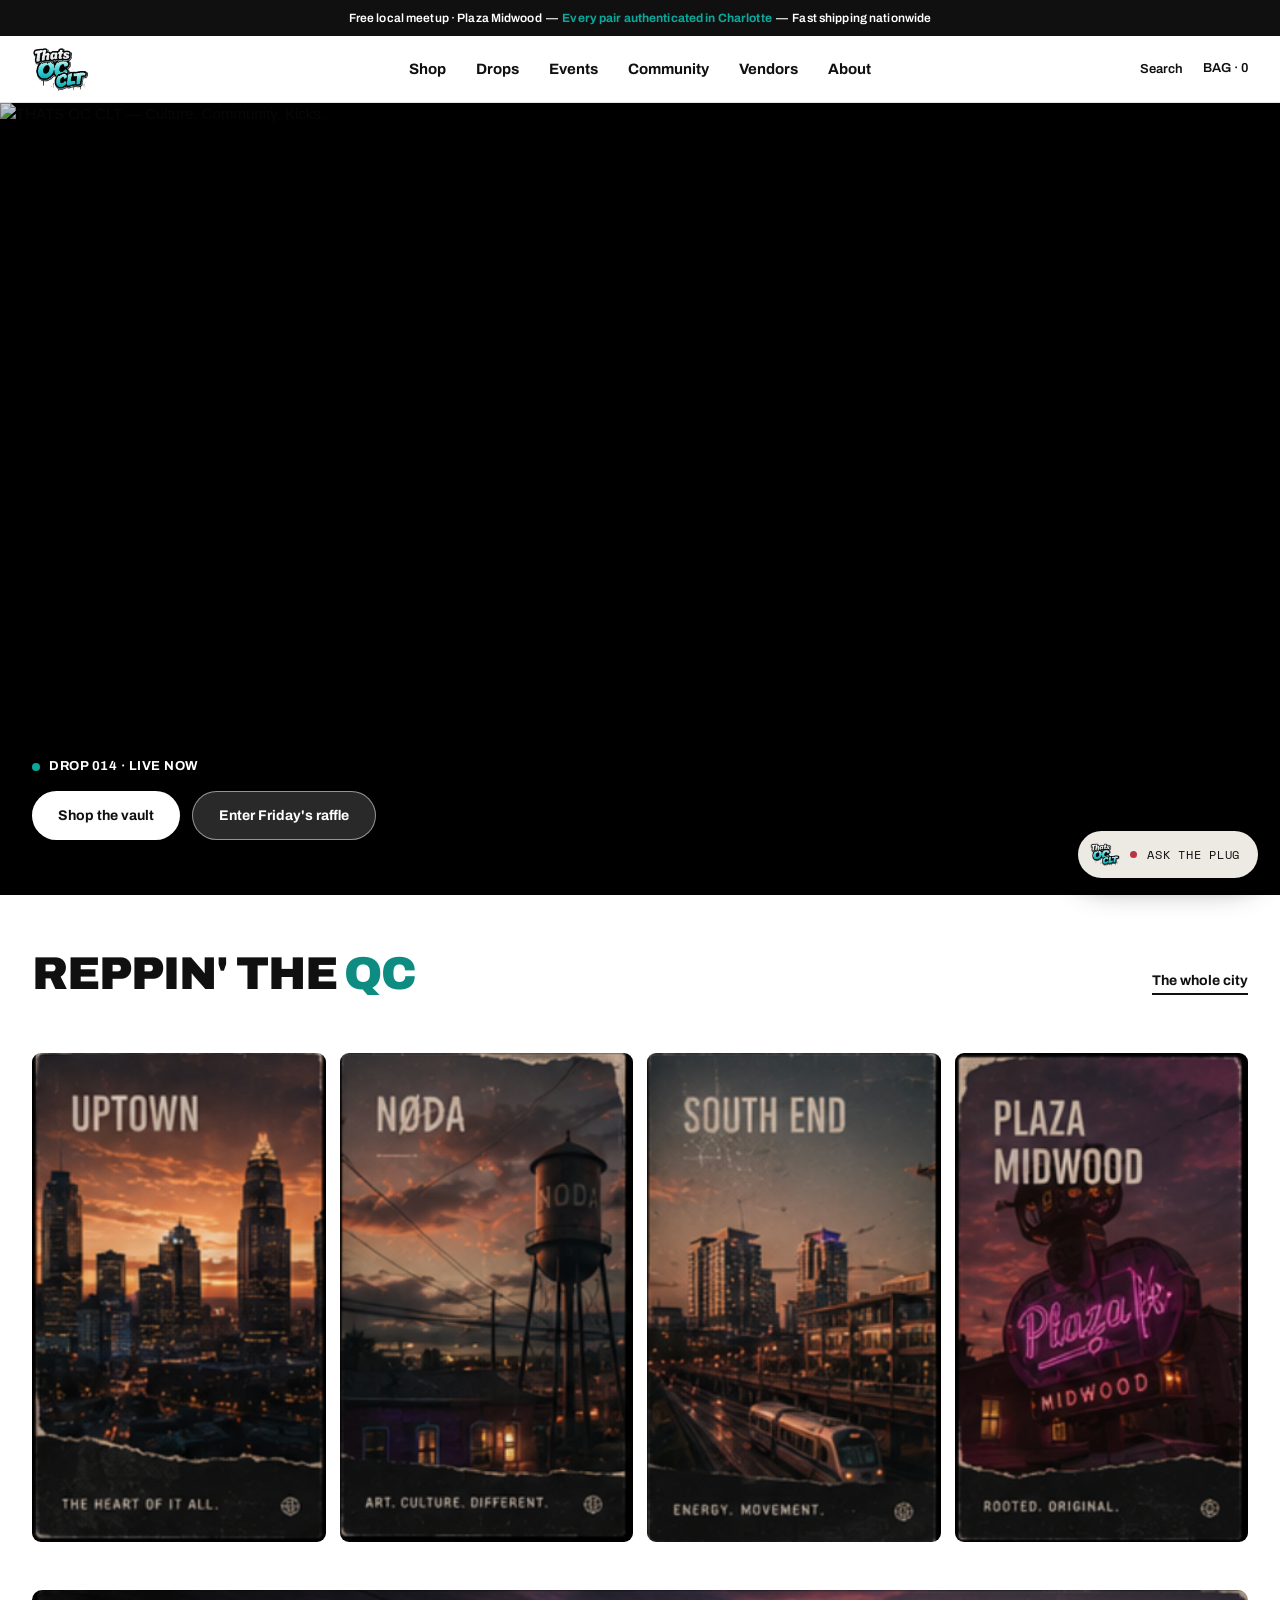
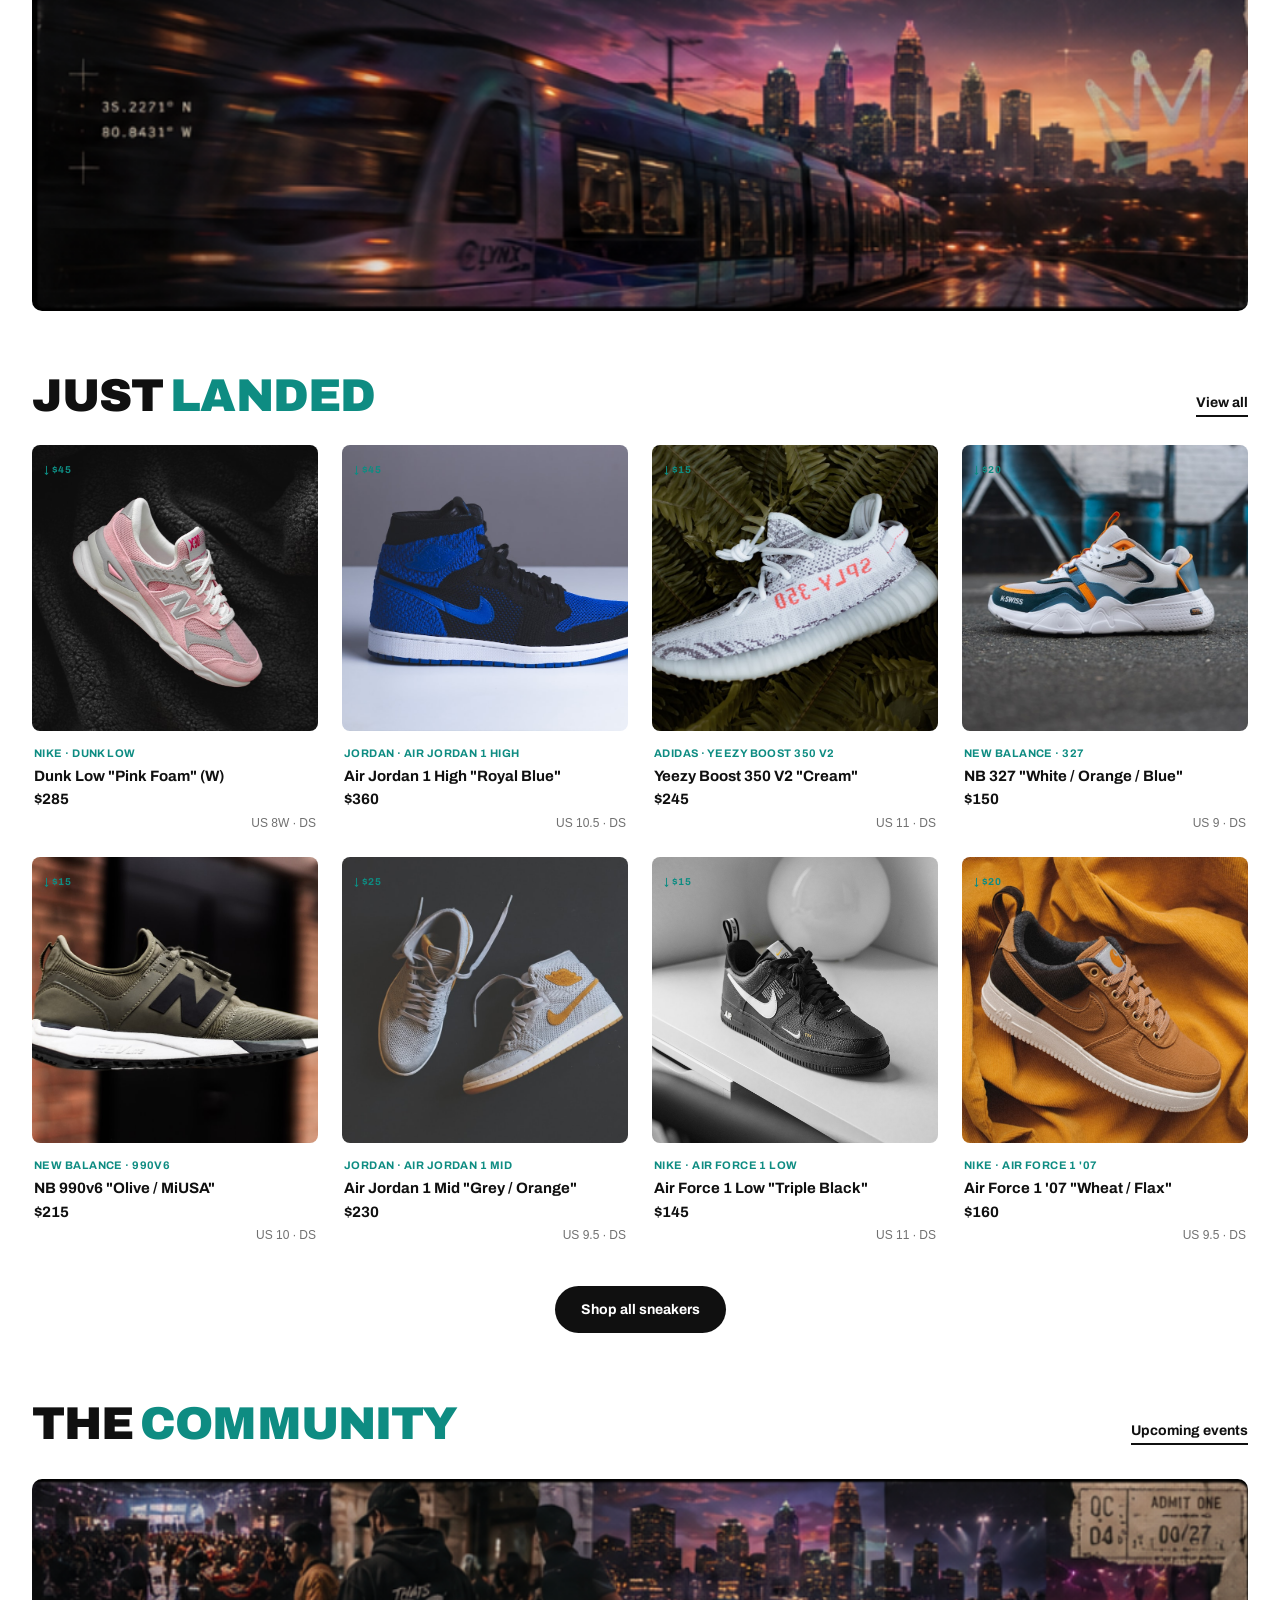
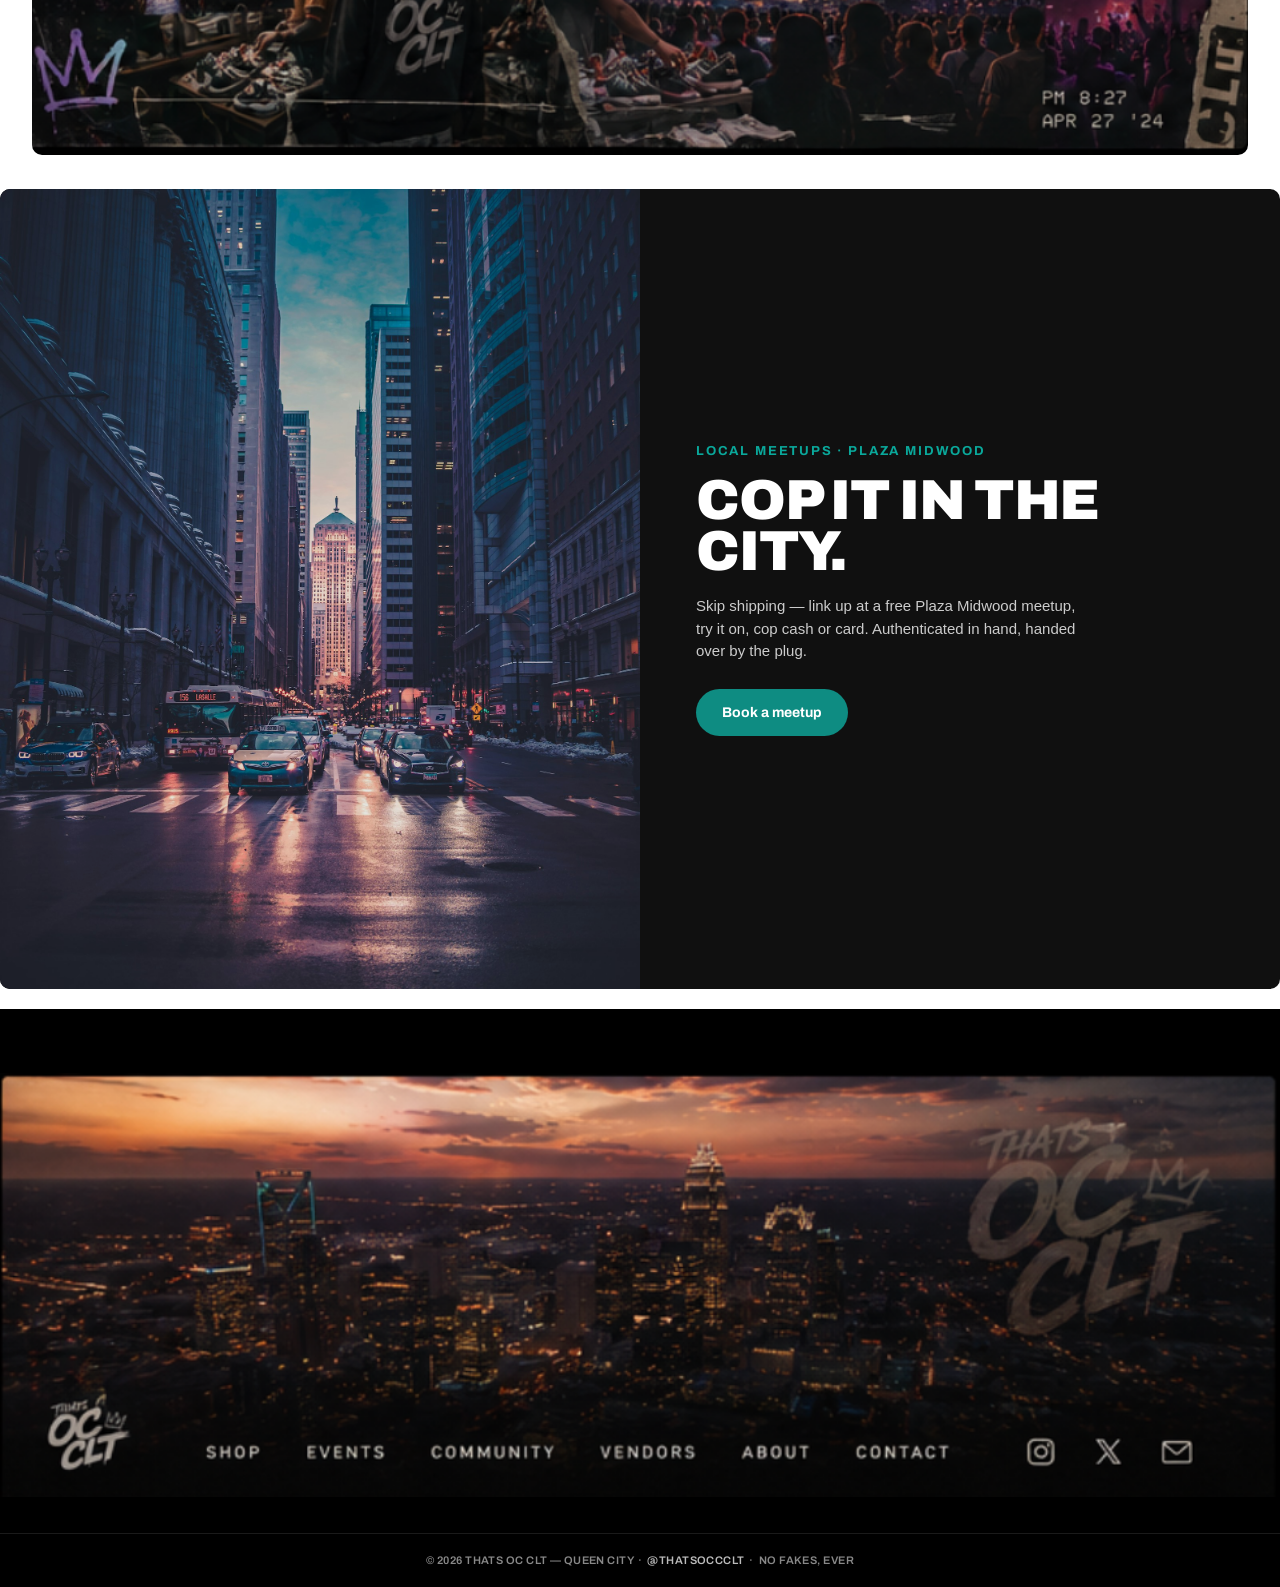
==== index.html @ 854aa5f4 "Thats OC CLT — Nike-energy Charlotte storefront + local AI concierge Co-Authored-By: Claude Opus 4.8" ====
<!DOCTYPE html>
<html lang="en">
<head>
<meta charset="UTF-8" />
<meta name="viewport" content="width=device-width, initial-scale=1.0" />
<title>THATS OC CLT — Charlotte's Plug for Global Heat</title>
<link rel="preconnect" href="https://fonts.googleapis.com" />
<link rel="preconnect" href="https://fonts.gstatic.com" crossorigin />
<link href="https://fonts.googleapis.com/css2?family=Archivo:wght@400;500;600;700;800;900&family=Space+Mono:wght@400;700&display=swap" rel="stylesheet" />
<link rel="icon" href="assets/oc-logo.png" />
<link rel="stylesheet" href="assets/site.css" />
</head>
<body>

<div class="announce">Free local meetup · Plaza Midwood &nbsp;—&nbsp; <b>Every pair authenticated in Charlotte</b> &nbsp;—&nbsp; Fast shipping nationwide</div>

<header>
  <div class="nav">
    <a href="index.html" class="logo"><img src="assets/oc-logo.png" alt="THATS OC CLT"></a>
    <div class="links">
      <a href="collection.html">Shop</a>
      <a href="drops.html">Drops</a>
      <a href="#community">Events</a>
      <a href="#city">Community</a>
      <a href="#">Vendors</a>
      <a href="#">About</a>
    </div>
    <div class="r">
      <button data-search>Search</button>
      <a href="#" class="bag">Bag (0)</a>
    </div>
  </div>
</header>

<!-- HERO: branded Charlotte skyline -->
<section class="hero bg">
  <img src="assets/hero-bg.png" alt="THATS OC CLT — Culture. Community. Kicks." />
  <div class="wrap in">
    <span class="kick"><span class="dot"></span> Drop 014 · Live now</span>
    <div class="cta">
      <a href="collection.html" class="pill lite">Shop the vault</a>
      <a href="drops.html" class="pill ghost">Enter Friday's raffle</a>
    </div>
  </div>
</section>

<div class="wrap">
  <!-- THE CITY: neighborhoods -->
  <div class="sec-hd" style="padding-top:58px;margin-bottom:0">
    <h2>Reppin' the <em>QC</em></h2>
    <a href="#city">The whole city</a>
  </div>
  <div class="nbs">
    <a href="collection.html" class="nb"><img src="assets/nb-uptown.png" alt="Uptown — the heart of it all"></a>
    <a href="collection.html" class="nb"><img src="assets/nb-noda.png" alt="NoDa — art. culture. different."></a>
    <a href="collection.html" class="nb"><img src="assets/nb-southend.png" alt="South End — energy. movement."></a>
    <a href="collection.html" class="nb"><img src="assets/nb-plaza.png" alt="Plaza Midwood — rooted. original."></a>
  </div>

  <!-- LYNX band -->
  <a href="#city" class="band" aria-label="Charlotte"><img src="assets/banner-lynx.png" alt="35.2271° N, 80.8431° W — Charlotte, NC"></a>

  <!-- IN STOCK -->
  <section class="sec" style="padding-top:30px">
    <div class="sec-hd"><h2>Just <em>landed</em></h2><a href="collection.html">View all</a></div>
    <div id="homeGrid"></div>
    <div class="shopall"><a href="collection.html" class="pill">Shop all sneakers</a></div>
  </section>

  <!-- EVENTS / COMMUNITY -->
  <div class="sec-hd" id="community" style="margin-bottom:0">
    <h2>The <em>community</em></h2>
    <a href="#community">Upcoming events</a>
  </div>
  <a href="#community" class="band" aria-label="Events"><img src="assets/events-strip.png" alt="Thats OC CLT events — meetups & culture"></a>
</div>

<!-- THE CITY: meetups -->
<section class="city" id="city" style="margin-top:34px">
  <div class="ph"><img src="assets/hoop.jpg" alt="Charlotte hoops"></div>
  <div class="tx">
    <span class="small">Local meetups · Plaza Midwood</span>
    <h2>Cop it in the city.</h2>
    <p>Skip shipping — link up at a free Plaza Midwood meetup, try it on, cop cash or card. Authenticated in hand, handed over by the plug.</p>
    <div><a href="collection.html" class="pill teal">Book a meetup</a></div>
  </div>
</section>

<!-- BRANDED FOOTER — clickable nav over the artwork -->
<footer class="imgfoot">
  <img src="assets/footer-skyline.png" alt="THATS OC CLT — Charlotte" />
  <a class="hot" href="index.html"        style="left:2%;top:62%;width:11%;height:36%"  aria-label="Home"></a>
  <a class="hot" href="collection.html"   style="left:15.5%;top:78%;width:8%;height:18%" aria-label="Shop"></a>
  <a class="hot" href="#community"         style="left:24%;top:78%;width:9%;height:18%"   aria-label="Events"></a>
  <a class="hot" href="#city"             style="left:34%;top:78%;width:13%;height:18%"  aria-label="Community"></a>
  <a class="hot" href="#"                 style="left:48%;top:78%;width:10%;height:18%"  aria-label="Vendors"></a>
  <a class="hot" href="#"                 style="left:59%;top:78%;width:8%;height:18%"   aria-label="About"></a>
  <a class="hot" href="#"                 style="left:68%;top:78%;width:10%;height:18%"  aria-label="Contact"></a>
  <a class="hot" href="https://instagram.com/thatsoccclt" style="left:82%;top:76%;width:5%;height:20%" aria-label="Instagram"></a>
  <a class="hot" href="#"                 style="left:88%;top:76%;width:5%;height:20%"   aria-label="X"></a>
  <a class="hot" href="#"                 style="left:94%;top:76%;width:5%;height:20%"   aria-label="Email"></a>
</footer>
<div class="subfoot">© 2026 Thats OC CLT — Queen City &nbsp;·&nbsp; <a href="https://instagram.com/thatsoccclt">@thatsoccclt</a> &nbsp;·&nbsp; No fakes, ever</div>

<script src="assets/concierge-widget.js"></script>
<script src="assets/cart.js"></script>
<script src="assets/filters.js"></script>
<script src="assets/search.js"></script>
</body>
</html>
---- assets/site.css ----
/* ============================================================
   THATS OC CLT — "QUEEN CITY" (Nike-energy × Charlotte)
   Bold Archivo · pill buttons · teal+purple · vibrant, dense.
   ============================================================ */
:root{
  --paper:#FFFFFF; --ink:#101010; --muted:#707070; --faint:#AEAEAE;
  --line:rgba(16,16,16,.12); --line-2:rgba(16,16,16,.06); --tile:#F0EFEC;
  --teal:#0E8C82; --teal-2:#0AA89B; --teal-d:#0a655e; --purple:#241A6B; --hot:#C8313F; --green:#1C7A48;
  --display:'Archivo','Helvetica Neue',Arial,sans-serif;
  --sans:'Helvetica Neue',Helvetica,Arial,sans-serif;
  --mono:'Space Mono',monospace;
  --maxw:1520px;
}
*{margin:0;padding:0;box-sizing:border-box}
html{scroll-behavior:smooth}
body{background:var(--paper);color:var(--ink);font-family:var(--sans);font-size:15px;line-height:1.5;-webkit-font-smoothing:antialiased;overflow-x:hidden}
a{color:inherit;text-decoration:none}
img{display:block;width:100%;height:100%;object-fit:cover}
.wrap{max-width:var(--maxw);margin:0 auto;padding:0 32px}
.mono{font-family:var(--mono)}

/* pill buttons */
.pill,.btn,.btn-buy,.cart-co,.loadmore button,.placed .btn-fill,.raffle .btn-buy{display:inline-flex;align-items:center;justify-content:center;gap:8px;font-family:var(--display);font-weight:700;font-size:14px;background:var(--ink);color:#fff;padding:13px 26px;border-radius:40px;border:none;cursor:pointer;transition:transform .14s,background .2s;white-space:nowrap;text-transform:none;letter-spacing:0}
.pill:hover,.btn:hover,.btn-buy:hover,.cart-co:hover,.loadmore button:hover,.raffle .btn-buy:hover{transform:scale(1.03);background:var(--teal)}
.pill.ghost{background:rgba(255,255,255,.16);color:#fff;backdrop-filter:blur(6px);border:1px solid rgba(255,255,255,.5)}
.pill.lite{background:#fff;color:var(--ink)} .pill.lite:hover{background:#fff}
.pill.teal{background:var(--teal)} .pill.sm{font-size:13px;padding:10px 20px}

/* announce / ticker */
.announce,.ticker{background:var(--ink);color:#fff;font-family:var(--display);font-weight:600;font-size:12px;letter-spacing:.01em;text-align:center;padding:9px 0}
.announce b,.ticker b{color:var(--teal-2)}
.ticker.center{text-align:center}

/* nav */
header{position:sticky;top:0;z-index:50;background:#fff;border-bottom:1px solid var(--line)}
.nav{display:grid;grid-template-columns:1fr auto 1fr;align-items:center;height:66px;max-width:var(--maxw);margin:0 auto;padding:0 32px}
.nav .logo{height:44px}.nav .logo img{height:100%;width:auto;object-fit:contain}
.nav .links{display:flex;gap:30px;justify-content:center}
.nav .links a{font-family:var(--display);font-weight:700;font-size:15px;color:var(--ink);transition:color .15s}
.nav .links a:hover,.nav .links a.on{color:var(--teal)}
.nav .r{display:flex;gap:20px;justify-content:flex-end;align-items:center}
.nav .r a,.nav .r button{font-family:var(--display);font-weight:600;font-size:13px;color:var(--ink);background:none;border:none;cursor:pointer}
.nav .r a:hover,.nav .r button:hover{color:var(--teal)}
@media(max-width:820px){.nav .links{display:none}.nav{grid-template-columns:auto 1fr}}

/* HERO */
.hero{position:relative;height:88vh;min-height:560px;background:#000;overflow:hidden}
.hero>img{filter:brightness(.82) contrast(1.05)}
.hero::after{content:"";position:absolute;inset:0;background:linear-gradient(0deg,rgba(0,0,0,.6),transparent 45%)}
.hero .in{position:absolute;left:0;right:0;bottom:48px;z-index:2}
.hero .kick{font-family:var(--display);font-weight:700;font-size:13px;letter-spacing:.04em;text-transform:uppercase;color:#fff;display:inline-flex;align-items:center;gap:9px;margin-bottom:14px}
.hero .kick .dot,.live-dot{width:8px;height:8px;border-radius:50%;background:var(--teal-2);display:inline-block}
.hero h1{font-family:var(--display);font-weight:900;text-transform:uppercase;font-size:clamp(48px,9vw,128px);line-height:.86;letter-spacing:-.03em;color:#fff;max-width:14ch}
.hero p{color:#eee;font-size:17px;max-width:430px;margin:18px 0 24px;font-weight:500}
.hero .cta{display:flex;gap:12px;flex-wrap:wrap}

/* editorial 3-up */
.cards3{display:grid;grid-template-columns:repeat(3,1fr);gap:16px;padding:64px 0 20px}
@media(max-width:820px){.cards3{grid-template-columns:1fr}}
.ec{position:relative;aspect-ratio:1/1.15;border-radius:8px;overflow:hidden;background:var(--tile)}
.ec>img{transition:transform .6s}.ec:hover>img{transform:scale(1.05)}
.ec::after{content:"";position:absolute;inset:0;background:linear-gradient(0deg,rgba(0,0,0,.5),transparent 50%)}
.ec .lab{position:absolute;left:24px;bottom:24px;z-index:2;color:#fff}
.ec .lab h3{font-family:var(--display);font-weight:800;font-size:26px;letter-spacing:-.01em;margin-bottom:14px}

/* big CLT moment */
.bigclt{position:relative;margin:64px 0;height:62vh;min-height:440px;border-radius:10px;overflow:hidden;background:var(--purple)}
.bigclt>img{filter:brightness(.5) saturate(1.1)}
.bigclt .ov{position:absolute;inset:0;display:flex;flex-direction:column;justify-content:center;padding:0 7%;z-index:2}
.bigclt .ov .small{font-family:var(--display);font-weight:700;font-size:14px;letter-spacing:.14em;text-transform:uppercase;color:var(--teal-2);margin-bottom:10px}
.bigclt .ov h2{font-family:var(--display);font-weight:900;text-transform:uppercase;font-size:clamp(46px,8vw,116px);line-height:.84;letter-spacing:-.03em;color:#fff}
.bigclt .ov p{color:#ddd;max-width:440px;margin:18px 0 26px;font-weight:500}

/* section heads */
.sec{padding:30px 0 70px}
.sec-hd,.sec-head,.sec-lbl{display:flex;justify-content:space-between;align-items:flex-end;margin-bottom:28px;gap:18px;flex-wrap:wrap}
.sec-hd h2,.sec-head h2{font-family:var(--display);font-weight:900;text-transform:uppercase;font-size:clamp(28px,3.6vw,46px);line-height:.92;letter-spacing:-.02em}
.sec-hd h2 em,.sec-head h2 em,.sec-lbl .l em{font-style:normal;color:var(--teal)}
.sec-hd a,.sec-head a,.sec-head .link,.link,.sec-lbl .r a{font-family:var(--display);font-weight:700;font-size:14px;color:var(--ink);border-bottom:2px solid var(--ink);padding-bottom:2px}
.sec-lbl .l{font-family:var(--display);font-weight:900;text-transform:uppercase;font-size:24px;letter-spacing:-.01em}

/* product cards */
.grid,#homeGrid{display:grid;grid-template-columns:repeat(4,1fr);gap:24px}
@media(max-width:1100px){.grid,#homeGrid{grid-template-columns:repeat(3,1fr)}}
@media(max-width:640px){.grid,#homeGrid{grid-template-columns:repeat(2,1fr);gap:16px}}
.card{display:block;position:relative}
.card .ph{position:relative;aspect-ratio:1/1;background:var(--tile);border-radius:8px;overflow:hidden}
.card .ph img{transition:transform .5s}.card:hover .ph img{transform:scale(1.05)}
.card .badges{position:absolute;top:12px;left:12px;z-index:2}
.card .pill.last{font-family:var(--display);font-weight:700;font-size:10px;text-transform:uppercase;letter-spacing:.04em;color:var(--teal);background:none;padding:0;border-radius:0}
.card .pill.auth,.card .pill.dead,.card .heart,.card .mkt{display:none}
.card .qadd{position:absolute;bottom:12px;right:12px;z-index:3;width:38px;height:38px;border:none;border-radius:50%;background:#fff;color:var(--ink);font-size:19px;line-height:1;display:grid;place-items:center;box-shadow:0 4px 14px rgba(0,0,0,.14);opacity:0;transform:translateY(6px);transition:all .2s;cursor:pointer}
.card:hover .qadd{opacity:1;transform:none}.card .qadd:hover{background:var(--ink);color:#fff}.card .qadd.added{background:var(--teal);color:#fff}
.card .meta{padding:14px 2px 0}
.card .brandline{font-family:var(--display);font-weight:700;font-size:11px;letter-spacing:.04em;text-transform:uppercase;color:var(--teal);display:block}
.card .name{font-family:var(--display);font-weight:700;font-size:15px;color:var(--ink);margin:5px 0 3px;display:block;line-height:1.25}
.card .row{display:flex;justify-content:space-between;align-items:baseline;gap:8px}
.card .price{font-family:var(--display);font-weight:700;font-size:15px}
.card .size{font-family:var(--sans);font-size:12px;color:var(--muted)}
.shopall{display:flex;justify-content:center;margin-top:40px}

/* the city split */
.city{display:grid;grid-template-columns:1fr 1fr;gap:0;border-radius:10px;overflow:hidden;margin-bottom:20px}
.city .ph{min-height:460px;position:relative;background:#000}.city .ph img{filter:brightness(.9)}
.city .tx{background:var(--ink);color:#fff;padding:64px 56px;display:flex;flex-direction:column;justify-content:center}
.city .tx .small{font-family:var(--display);font-weight:700;font-size:13px;letter-spacing:.14em;text-transform:uppercase;color:var(--teal-2);margin-bottom:14px}
.city .tx h2{font-family:var(--display);font-weight:900;text-transform:uppercase;font-size:clamp(34px,4.4vw,60px);line-height:.9;letter-spacing:-.02em}
.city .tx p{color:#ccc;max-width:400px;margin:18px 0 26px;font-weight:500}
@media(max-width:820px){.city{grid-template-columns:1fr}.city .tx{padding:44px 30px}}

/* breadcrumb */
.crumb{font-family:var(--display);font-weight:600;font-size:12px;text-transform:uppercase;letter-spacing:.02em;color:var(--muted);padding:24px 0 0}
.crumb a:hover{color:var(--ink)} .crumb b{color:var(--ink)}

/* ===== collection ===== */
.colhead{padding:34px 0 20px}
.colhead h1{font-family:var(--display);font-weight:900;text-transform:uppercase;font-size:clamp(38px,5vw,72px);line-height:.9;letter-spacing:-.025em;color:var(--ink)}
.colhead h1 em{font-style:normal;color:var(--teal)}
.colhead p{color:var(--muted);max-width:520px;margin-top:12px;font-size:14px}
.colhead .count{display:none}
.shop{display:grid;grid-template-columns:220px 1fr;gap:44px;align-items:start;padding:10px 0 100px}
@media(max-width:900px){.shop{grid-template-columns:1fr;gap:0}}
.filter-rail{position:sticky;top:90px;align-self:start}
@media(max-width:900px){.filter-rail{position:static;display:none;margin-bottom:20px}.filter-rail.open{display:block}}
.frail-hd{font-family:var(--display);font-weight:800;font-size:13px;text-transform:uppercase;letter-spacing:.02em;color:var(--ink);padding-bottom:12px;margin-bottom:6px;display:flex;justify-content:space-between;border-bottom:2px solid var(--ink)}
.frail-hd .clr{color:var(--teal);cursor:pointer;font-weight:600}
.fgroup{border-bottom:1px solid var(--line);padding:16px 0}
.fgroup .fhead{display:flex;justify-content:space-between;align-items:center;cursor:pointer;font-family:var(--display);font-weight:700;font-size:13px;text-transform:uppercase;color:var(--ink)}
.fgroup .fhead .car{color:var(--faint);font-size:13px;transition:transform .2s}.fgroup.collapsed .fhead .car{transform:rotate(-90deg)}
.fbody{margin-top:14px;display:flex;flex-direction:column;gap:10px}.fgroup.collapsed .fbody{display:none}
.frow{display:flex;align-items:center;gap:9px;cursor:pointer;font-size:14px;color:var(--muted);transition:color .15s}
.frow:hover,.frow.on{color:var(--ink)}
.frow .box{width:15px;height:15px;flex:0 0 auto;border:1.5px solid var(--line);border-radius:3px;display:grid;place-items:center;font-size:10px;color:#fff}
.frow.on .box{background:var(--ink);border-color:var(--ink)}
.frow .blogo{height:16px;width:32px;object-fit:contain;flex:0 0 auto;mix-blend-mode:multiply}
.frow .lbl{flex:1;white-space:nowrap;overflow:hidden;text-overflow:ellipsis;font-family:var(--sans)}
.frow .cnt{font-family:var(--display);font-size:11px;color:var(--faint)}
.sizes-grid{display:grid;grid-template-columns:repeat(4,1fr);gap:6px}
.size-btn{border:1px solid var(--line);border-radius:6px;padding:8px 4px;text-align:center;font-family:var(--display);font-weight:600;font-size:11px;cursor:pointer;color:var(--muted);transition:all .15s}
.size-btn:hover{border-color:var(--ink);color:var(--ink)}.size-btn.on{background:var(--ink);color:#fff;border-color:var(--ink)}
.colors{display:flex;flex-wrap:wrap;gap:9px}
.swatch{width:24px;height:24px;border-radius:50%;border:1px solid var(--line);cursor:pointer;transition:transform .15s}
.swatch:hover{transform:scale(1.14)}.swatch.on{outline:2px solid var(--ink);outline-offset:2px}
.shop-top{display:flex;justify-content:space-between;align-items:center;gap:16px;margin-bottom:20px;flex-wrap:wrap}
.shop-top .res{font-family:var(--display);font-weight:700;font-size:13px;text-transform:uppercase;color:var(--muted)} .shop-top .res b{color:var(--ink)}
.fb-sort,select.fb-sort{font-family:var(--display);font-weight:600;font-size:13px;color:var(--ink);background:none;border:1.5px solid var(--ink);border-radius:40px;padding:9px 16px;cursor:pointer;outline:none}
.filt-toggle{display:none;font-family:var(--display);font-weight:700;font-size:12px;text-transform:uppercase;color:var(--ink);background:none;border:1.5px solid var(--ink);border-radius:40px;padding:9px 16px;cursor:pointer}
@media(max-width:900px){.filt-toggle{display:inline-block}}
.applied{display:flex;gap:8px;flex-wrap:wrap;margin-bottom:20px}
.applied .ap{display:inline-flex;align-items:center;gap:7px;font-family:var(--display);font-weight:600;font-size:12px;color:var(--ink);background:var(--tile);border-radius:40px;padding:6px 12px;cursor:pointer}
.applied .ap b{color:var(--faint);font-weight:600}
.fb-group{display:flex;align-items:center;gap:8px}.fb-lbl{display:none}
.cat-empty{display:none;text-align:center;padding:90px 20px;color:var(--muted)}
.cat-empty h3{font-family:var(--display);font-weight:900;text-transform:uppercase;font-size:28px;color:var(--ink);margin-bottom:12px}
.cat-empty a{color:var(--teal);font-weight:700}
.loadmore{display:flex;justify-content:center;margin-top:48px}

/* ===== PDP ===== */
.pdp{display:grid;grid-template-columns:1.15fr .85fr;gap:56px;padding:24px 0 60px}
@media(max-width:960px){.pdp{grid-template-columns:1fr;gap:30px}}
.gallery{display:flex;flex-direction:column;gap:10px;position:sticky;top:90px;align-self:start}
@media(max-width:960px){.gallery{position:static}}
.gmain{position:relative;aspect-ratio:1/1;background:var(--tile);border-radius:10px;overflow:hidden}
.gmain .corner,.gmain .oneofone{display:none}
.thumbs{display:grid;grid-template-columns:repeat(5,1fr);gap:8px}
.thumbs .t{aspect-ratio:1/1;background:var(--tile);border-radius:6px;overflow:hidden;cursor:pointer;opacity:.55;transition:opacity .2s}
.thumbs .t:hover,.thumbs .t.on{opacity:1}
.legit{display:none}
.buy{padding-top:6px}
.buy .brandline{font-family:var(--display);font-weight:700;font-size:12px;letter-spacing:.04em;text-transform:uppercase;color:var(--teal)}
.buy h1{font-family:var(--display);font-weight:900;text-transform:uppercase;font-size:clamp(28px,3.4vw,46px);line-height:.92;letter-spacing:-.02em;margin:8px 0 8px;color:var(--ink)}
.buy h1 em{font-style:normal;color:var(--teal)}
.sku{font-family:var(--mono);font-size:11px;color:var(--faint);letter-spacing:.02em}
.priceblock{display:flex;align-items:baseline;gap:14px;margin:22px 0 4px}
.priceblock .p{font-family:var(--display);font-weight:800;font-size:30px;color:var(--ink)}
.priceblock .vs{font-family:var(--display);font-weight:600;font-size:12px;color:var(--muted)} .priceblock .vs b{color:var(--teal-d)}
.save{display:inline-block;font-family:var(--display);font-weight:700;font-size:12px;text-transform:uppercase;color:var(--teal-d);margin-bottom:24px}
.specs{display:grid;grid-template-columns:1fr 1fr;border-top:1px solid var(--line);margin-bottom:24px}
.spec{padding:14px 0;border-bottom:1px solid var(--line)}
.spec:nth-child(even){padding-left:16px;border-left:1px solid var(--line)}.spec:nth-child(odd){padding-right:16px}
.spec .k{font-family:var(--display);font-weight:700;font-size:10px;letter-spacing:.04em;text-transform:uppercase;color:var(--faint)}
.spec .v{font-size:14px;margin-top:4px;color:var(--ink);font-weight:500}.spec .v em{font-style:normal;color:var(--teal-d)}
.sizewrap{margin-bottom:22px}
.sizewrap .lab{display:flex;justify-content:space-between;font-family:var(--display);font-weight:600;font-size:12px;text-transform:uppercase;color:var(--muted);margin-bottom:9px}.sizewrap .lab a{color:var(--ink)}
.sizebox{display:flex;align-items:center;gap:12px;border:2px solid var(--ink);border-radius:40px;padding:13px 22px}
.sizebox .big{font-family:var(--display);font-weight:800;font-size:18px}.sizebox .one{font-family:var(--sans);font-size:12px;color:var(--muted)}
.sizebox .ds{margin-left:auto;font-family:var(--display);font-weight:600;font-size:11px;color:var(--teal-d)}
.btn-buy,.btn-shoppay{width:100%;padding:16px;margin-bottom:10px}
.btn-shoppay{background:#5a31f4;color:#fff;border-radius:40px;font-family:var(--display);font-weight:700;font-size:14px;display:inline-flex;align-items:center;justify-content:center;gap:6px;border:none;cursor:pointer}.btn-shoppay:hover{background:#5a31f4;transform:scale(1.03)}
.secondary{display:flex;gap:10px;margin-bottom:8px}
.btn-ghost2{flex:1;font-family:var(--display);font-weight:700;font-size:13px;padding:13px;border:1.5px solid var(--ink);border-radius:40px;background:none;color:var(--ink);cursor:pointer}.btn-ghost2:hover{background:var(--ink);color:#fff}
.reassure{font-family:var(--sans);font-size:12px;color:var(--muted);text-align:center;margin-top:14px;line-height:1.7}.reassure b{color:var(--ink)}
.pdp-ai{margin-top:24px;border:1px solid var(--line);border-radius:10px;padding:18px}
.pdp-ai .top{display:flex;align-items:center;gap:9px;margin-bottom:13px}.pdp-ai .top img{width:26px;height:auto;object-fit:contain}
.pdp-ai .top b{font-family:var(--display);font-weight:800;font-size:14px;color:var(--ink)} .pdp-ai .top span{font-family:var(--display);font-size:10px;color:var(--muted);margin-left:auto;text-transform:uppercase}
.qbar{display:flex;gap:8px;flex-wrap:wrap}
.qbar button{font-family:var(--display);font-weight:600;font-size:12px;color:var(--ink);background:var(--tile);border:none;border-radius:40px;padding:9px 14px;cursor:pointer;transition:all .2s}.qbar button:hover{background:var(--ink);color:#fff}
.trust-mini{display:flex;gap:28px;margin-top:24px;border-top:1px solid var(--line);padding-top:18px;flex-wrap:wrap}
.tm .ic{display:none}.tm .t{font-family:var(--display);font-weight:700;font-size:12px;text-transform:uppercase;color:var(--ink)}.tm .s{font-family:var(--sans);font-size:11px;color:var(--muted);margin-top:3px}
.detail{border-top:1px solid var(--line);padding:54px 0}
.detail h2{font-family:var(--display);font-weight:900;text-transform:uppercase;font-size:clamp(24px,3vw,38px);letter-spacing:-.02em;margin-bottom:24px;color:var(--ink)}.detail h2 em{font-style:normal;color:var(--teal)}
.authgrid{display:grid;grid-template-columns:1.2fr .8fr;gap:34px;align-items:center}@media(max-width:860px){.authgrid{grid-template-columns:1fr}}
.astep{display:flex;gap:18px;padding:18px 0;border-bottom:1px solid var(--line)}
.astep .num{font-family:var(--display);font-weight:900;font-size:20px;color:var(--teal);min-width:34px}
.astep h4{font-family:var(--display);font-weight:700;font-size:15px;margin-bottom:6px;color:var(--ink)}.astep p{color:var(--muted);font-size:14px;line-height:1.6}
.coacard{border:1px solid var(--line);border-radius:10px;overflow:hidden}.coacard .img{aspect-ratio:4/3;background:var(--tile)}.coacard .body{padding:20px}
.coacard .body .row{display:flex;justify-content:space-between;font-family:var(--display);font-weight:500;font-size:12px;padding:8px 0;border-bottom:1px dashed var(--line)}.coacard .body .row:last-child{border-bottom:none}.coacard .body .row span:first-child{color:var(--muted)}.coacard .body .row b{color:var(--teal-d)}
.grid4{display:grid;grid-template-columns:repeat(4,1fr);gap:24px}@media(max-width:760px){.grid4{grid-template-columns:repeat(2,1fr);gap:16px}}
.rcard .ph{aspect-ratio:1/1;background:var(--tile);border-radius:8px;overflow:hidden}.rcard:hover .ph img{transform:scale(1.05)}.rcard .ph img{transition:transform .5s}
.rcard .m{padding:12px 0 0}.rcard .bl{font-family:var(--display);font-weight:700;font-size:10px;letter-spacing:.04em;text-transform:uppercase;color:var(--teal)}
.rcard .nm{font-family:var(--display);font-weight:700;font-size:14px;margin:5px 0 3px;color:var(--ink)}.rcard .pr{font-family:var(--display);font-weight:700;font-size:14px;color:var(--ink)}
.note{max-width:var(--maxw);margin:0 auto;padding:14px 32px;font-family:var(--mono);font-size:10px;color:var(--faint)}

/* ===== drops ===== */
.drop-hero{position:relative;height:74vh;min-height:500px;border-radius:10px;overflow:hidden;background:#000;margin-bottom:0}
.drop-hero .img{position:absolute;inset:0}.drop-hero .img img{filter:brightness(.78)}.drop-hero .img .tagline{display:none}
.drop-hero::after{content:"";position:absolute;inset:0;background:linear-gradient(0deg,rgba(0,0,0,.7),transparent 50%)}
.drop-hero .info{position:absolute;left:44px;right:44px;bottom:40px;color:#fff;z-index:2}
.drop-hero .eyebrow{font-family:var(--display);font-weight:700;font-size:12px;text-transform:uppercase;letter-spacing:.06em;margin-bottom:12px;display:inline-flex;gap:8px;align-items:center}
.drop-hero h1{font-family:var(--display);font-weight:900;text-transform:uppercase;font-size:clamp(34px,5vw,72px);line-height:.88;letter-spacing:-.02em;color:#fff}.drop-hero h1 em{font-style:normal;color:var(--teal-2)}
.drop-hero .meta{font-family:var(--display);font-weight:600;font-size:12px;text-transform:uppercase;margin:12px 0 0;opacity:.85}
.cdown{display:flex;gap:24px;margin:18px 0 22px}
.cdown .u b{font-family:var(--display);font-weight:900;font-size:34px;color:#fff;display:block;line-height:1}.cdown .u small{font-family:var(--display);font-weight:600;font-size:10px;letter-spacing:.1em;text-transform:uppercase;opacity:.7}
.raffle{display:flex;flex-direction:column;gap:9px;max-width:440px}
.raffle .rrow{display:grid;grid-template-columns:1fr 110px;gap:9px}
.raffle input,.raffle select{background:rgba(255,255,255,.14);border:1px solid rgba(255,255,255,.4);border-radius:8px;padding:13px;color:#fff;font-family:var(--sans);font-size:14px;outline:none}.raffle input::placeholder{color:rgba(255,255,255,.65)}
.raffle .btn-buy{background:#fff;color:var(--ink)}.raffle .ent{font-family:var(--display);font-weight:600;font-size:10px;opacity:.75;text-transform:uppercase;text-align:center;margin-top:4px}
.entered{border:1px solid #fff;border-radius:10px;padding:22px;max-width:440px}.entered .t{font-family:var(--display);font-weight:800;font-size:18px;text-transform:uppercase}.entered .t em{font-style:normal;color:var(--teal-2)}.entered p{font-family:var(--sans);font-size:12px;opacity:.85;margin-top:8px;line-height:1.6}
.steps{display:grid;grid-template-columns:repeat(3,1fr);gap:16px;margin-bottom:44px}
.steps .st{background:var(--tile);border-radius:10px;padding:28px 26px}
.steps .st .n{font-family:var(--display);font-weight:900;font-size:24px;color:var(--teal)}.steps .st h4{font-family:var(--display);font-weight:800;font-size:16px;text-transform:uppercase;margin:10px 0 8px;color:var(--ink)}.steps .st p{font-size:13px;color:var(--muted);line-height:1.6}
@media(max-width:760px){.steps{grid-template-columns:1fr}}
.upcoming{display:grid;grid-template-columns:repeat(3,1fr);gap:24px}@media(max-width:760px){.upcoming{grid-template-columns:1fr}}
.uc .ph{aspect-ratio:4/5;background:var(--tile);border-radius:8px;overflow:hidden;position:relative}.uc:hover .ph img{transform:scale(1.04)}.uc .ph img{transition:transform .5s}
.uc .ph .when{position:absolute;top:12px;left:12px;font-family:var(--display);font-weight:700;font-size:10px;text-transform:uppercase;color:#fff;background:rgba(0,0,0,.55);backdrop-filter:blur(4px);padding:5px 10px;border-radius:40px}
.uc .m{padding:12px 0 0}.uc .m .nm{font-family:var(--display);font-weight:700;font-size:14px;color:var(--ink)}.uc .m .s{font-family:var(--display);font-weight:600;font-size:11px;color:var(--teal);text-transform:uppercase;margin-top:5px}

/* ===== checkout ===== */
.co{display:grid;grid-template-columns:1.2fr .8fr;gap:56px;padding:24px 0 90px}@media(max-width:860px){.co{grid-template-columns:1fr;gap:30px}}
.co-sec{margin-bottom:34px}.co-sec h3{font-family:var(--display);font-weight:800;font-size:15px;text-transform:uppercase;margin-bottom:16px;display:flex;gap:10px;color:var(--ink)}.co-sec h3 .n{color:var(--teal)}
.field{margin-bottom:11px}.field label{font-family:var(--display);font-weight:600;font-size:11px;text-transform:uppercase;color:var(--muted);display:block;margin-bottom:6px}
.field input{width:100%;background:none;border:1.5px solid var(--line);border-radius:8px;padding:13px;color:var(--ink);font-family:var(--sans);font-size:14px;outline:none}.field input:focus{border-color:var(--ink)}
.frow2{display:grid;grid-template-columns:1fr 1fr;gap:11px}
.fulfil{display:grid;grid-template-columns:1fr 1fr;gap:11px;margin-bottom:13px}
.ftile{border:1.5px solid var(--line);border-radius:10px;padding:18px;cursor:pointer;transition:border-color .2s}.ftile.on{border-color:var(--ink)}
.ftile .t{font-family:var(--display);font-weight:800;font-size:14px;text-transform:uppercase;color:var(--ink)}.ftile .s{font-family:var(--sans);font-size:11px;color:var(--muted);margin-top:6px;line-height:1.5}
.summary{position:sticky;top:90px;align-self:start;border:1px solid var(--line);border-radius:10px;padding:24px;background:var(--tile)}
.summary h3{font-family:var(--display);font-weight:800;font-size:15px;text-transform:uppercase;margin-bottom:18px}
.sitem{display:flex;gap:12px;align-items:center;padding:10px 0;border-bottom:1px solid var(--line)}.sitem .ph{width:52px;height:52px;border-radius:6px;overflow:hidden;flex:0 0 auto;background:#fff}
.sitem .nm{font-family:var(--display);font-weight:700;font-size:13px;color:var(--ink)}.sitem .sub{font-family:var(--sans);font-size:11px;color:var(--muted);margin-top:3px}.sitem .pr{margin-left:auto;font-family:var(--display);font-weight:700;font-size:13px}
.srow{display:flex;justify-content:space-between;font-family:var(--display);font-weight:600;font-size:12px;color:var(--muted);padding:7px 0;text-transform:uppercase}
.srow.tot{border-top:1px solid var(--ink);margin-top:8px;padding-top:14px;color:var(--ink)}.srow.tot .v{font-family:var(--display);font-weight:900;font-size:24px}
.deposit{display:flex;align-items:flex-start;gap:9px;margin:16px 0;font-family:var(--sans);font-size:12px;color:var(--muted);cursor:pointer;line-height:1.5}.deposit .box{width:16px;height:16px;border:1.5px solid var(--line);border-radius:4px;flex:0 0 auto;margin-top:1px;display:grid;place-items:center;color:#fff;font-size:11px}.deposit.on .box{background:var(--ink);border-color:var(--ink)}
.cart-co{width:100%;padding:16px}
.placed{text-align:center;padding:90px 24px}.placed h2{font-family:var(--display);font-weight:900;text-transform:uppercase;font-size:42px;color:var(--ink)}.placed h2 em{font-style:normal;color:var(--teal)}.placed p{color:var(--muted);margin-top:14px;font-family:var(--display);font-weight:600;font-size:13px;text-transform:uppercase}.placed .btn-fill{margin-top:24px}

/* ===== footer ===== */
footer{background:var(--ink);color:#fff;padding:64px 0 36px;margin-top:0}
.foot{display:grid;grid-template-columns:1.5fr 1fr 1fr 1fr;gap:30px}@media(max-width:760px){.foot{grid-template-columns:1fr 1fr}}
.foot h4{font-family:var(--display);font-weight:700;font-size:13px;text-transform:uppercase;letter-spacing:.04em;color:var(--teal-2);margin-bottom:16px}
.foot a{display:block;font-size:14px;color:#ccc;margin-bottom:10px}.foot a:hover{color:#fff}
.foot .big{font-family:var(--display);font-weight:900;text-transform:uppercase;font-size:24px;margin-bottom:12px;color:#fff}.foot .big em{font-style:normal;color:var(--teal-2)}
.foot p{color:#999;font-size:13px;max-width:280px;line-height:1.6}
.legal,.legalrow{border-top:1px solid rgba(255,255,255,.14);margin-top:44px;padding-top:22px;font-family:var(--display);font-weight:600;font-size:12px;color:#888;display:flex;justify-content:space-between;flex-wrap:wrap;gap:10px;text-transform:uppercase}
footer.mini{text-align:center;padding:48px 0}footer.mini .big{font-family:var(--display);font-weight:900;text-transform:uppercase;font-size:22px;color:#fff}footer.mini .big em{font-style:normal;color:var(--teal-2)}footer.mini p{color:#999;font-size:12px;margin-top:10px;text-transform:uppercase;font-family:var(--display);font-weight:600}

/* ===== search overlay ===== */
#searchOverlay{position:fixed;inset:0;z-index:9500;background:rgba(255,255,255,.97);display:none;opacity:0;transition:opacity .2s}#searchOverlay.open{display:block;opacity:1}
.search-panel{max-width:1000px;margin:0 auto;padding:40px 32px}
.search-top{display:flex;align-items:center;gap:14px;border-bottom:2px solid var(--ink);padding-bottom:14px}.search-top svg{width:22px;height:22px;stroke:var(--ink);fill:none;stroke-width:2;flex:0 0 auto}
.search-top input{flex:1;border:none;background:none;font-family:var(--display);font-weight:800;font-size:28px;color:var(--ink);outline:none}.search-top input::placeholder{color:var(--faint)}
.search-top .esc{font-family:var(--display);font-weight:600;font-size:11px;color:var(--muted);border:1px solid var(--line);border-radius:40px;padding:6px 12px;cursor:pointer;text-transform:uppercase}
.search-hint{font-family:var(--display);font-weight:600;font-size:11px;color:var(--faint);margin-top:12px;text-transform:uppercase}.search-hint b{color:var(--teal)}
.search-res{display:grid;grid-template-columns:repeat(4,1fr);gap:24px 18px;margin-top:24px;max-height:60vh;overflow-y:auto}@media(max-width:760px){.search-res{grid-template-columns:repeat(2,1fr)}}
.sres .ph{aspect-ratio:1/1;background:var(--tile);border-radius:8px;overflow:hidden}.sres:hover .ph img{transform:scale(1.05)}.sres .ph img{transition:transform .4s}
.sres .m{padding:11px 0 0}.sres .bl{font-family:var(--display);font-weight:700;font-size:10px;letter-spacing:.04em;text-transform:uppercase;color:var(--teal)}.sres .nm{font-family:var(--display);font-weight:700;font-size:13px;color:var(--ink);margin:4px 0 3px}.sres .pr{font-family:var(--display);font-weight:700;font-size:13px;color:var(--ink)}
.search-chips{display:flex;gap:8px;flex-wrap:wrap;margin-top:18px}.search-chips button{font-family:var(--display);font-weight:600;font-size:12px;color:var(--ink);background:var(--tile);border:none;border-radius:40px;padding:9px 16px;cursor:pointer}.search-chips button:hover{background:var(--ink);color:#fff}

/* ===== cart drawer ===== */
#cartOverlay{position:fixed;inset:0;z-index:9600;background:rgba(16,16,16,.4);display:none;opacity:0;transition:opacity .2s}#cartOverlay.open{display:block;opacity:1}
.cart-drawer{position:absolute;top:0;right:0;height:100%;width:min(410px,92vw);background:#fff;display:flex;flex-direction:column;transform:translateX(100%);transition:transform .28s cubic-bezier(.3,.8,.3,1)}#cartOverlay.open .cart-drawer{transform:none}
.cart-hd{display:flex;align-items:center;justify-content:space-between;padding:22px 24px;border-bottom:1px solid var(--line)}.cart-hd h3{font-family:var(--display);font-weight:800;font-size:16px;text-transform:uppercase}.cart-hd .x{border:none;background:none;font-size:24px;color:var(--muted);cursor:pointer}
.cart-items{flex:1;overflow-y:auto;padding:16px 22px;display:flex;flex-direction:column;gap:14px}
.cart-empty{margin:auto;text-align:center;color:var(--faint);font-family:var(--display);font-weight:600;font-size:13px;text-transform:uppercase;line-height:1.8}
.citem{display:flex;gap:12px;align-items:center}.citem .ph{width:62px;height:62px;border-radius:6px;overflow:hidden;flex:0 0 auto;background:var(--tile)}
.citem .nm{font-family:var(--display);font-weight:700;font-size:13px;color:var(--ink)}.citem .sub{font-family:var(--sans);font-size:11px;color:var(--muted);margin-top:4px}.citem .pr{font-family:var(--display);font-weight:700;font-size:13px;margin-top:5px}
.citem .rm{border:none;background:none;color:var(--faint);font-family:var(--display);font-weight:600;font-size:11px;cursor:pointer;text-transform:uppercase;align-self:flex-start}.citem .rm:hover{color:var(--hot)}
.cart-ft{padding:20px 24px;border-top:1px solid var(--line)}
.cart-tot{display:flex;justify-content:space-between;align-items:baseline;margin-bottom:6px}.cart-tot .l{font-family:var(--display);font-weight:700;font-size:12px;text-transform:uppercase;color:var(--muted)}.cart-tot .v{font-family:var(--display);font-weight:900;font-size:24px;color:var(--ink)}
.cart-note{font-family:var(--sans);font-size:10px;color:var(--faint);margin-bottom:16px;line-height:1.6}.bag-count{font-family:var(--display)}
.toast{position:fixed;bottom:24px;left:50%;transform:translateX(-50%) translateY(20px);z-index:9700;background:var(--ink);color:#fff;font-family:var(--display);font-weight:700;font-size:13px;padding:13px 22px;border-radius:40px;opacity:0;transition:all .25s;pointer-events:none}.toast.show{opacity:1;transform:translateX(-50%) translateY(0)}
.bag.pop{animation:bp .35s ease}@keyframes bp{40%{transform:scale(1.18)}}

/* ===== branded CLT assets ===== */
/* hero w/ baked-in wordmark */
.hero.bg .in{bottom:7%}
.hero.bg::after{background:linear-gradient(0deg,rgba(0,0,0,.55),transparent 38%)}
/* neighborhoods */
.nbs{display:grid;grid-template-columns:repeat(4,1fr);gap:14px;padding:58px 0 14px}
@media(max-width:820px){.nbs{grid-template-columns:repeat(2,1fr)}}
.nb{position:relative;aspect-ratio:3/5;border-radius:9px;overflow:hidden;display:block;background:#111}
.nb img{transition:transform .6s}.nb:hover img{transform:scale(1.06)}
/* full-bleed bands (lynx / events) */
.band{display:block;width:100%;margin:34px 0;border-radius:10px;overflow:hidden;line-height:0;position:relative}
.band img{width:100%;height:auto;display:block;object-fit:cover}
.band:hover img{filter:brightness(1.05)}
/* branded image footer with clickable hotspots */
.imgfoot{position:relative;line-height:0;background:#000}
.imgfoot>img{width:100%;height:auto;display:block;max-height:60vh;object-fit:cover}
.imgfoot a.hot{position:absolute;display:block;z-index:2}
.imgfoot a.hot:focus{outline:2px solid var(--teal-2)}
.subfoot{background:#000;color:#888;text-align:center;padding:18px 20px;font-family:var(--display);font-weight:600;font-size:11px;text-transform:uppercase;letter-spacing:.04em;border-top:1px solid rgba(255,255,255,.1)}
.subfoot a{color:#bbb}.subfoot a:hover{color:#fff}
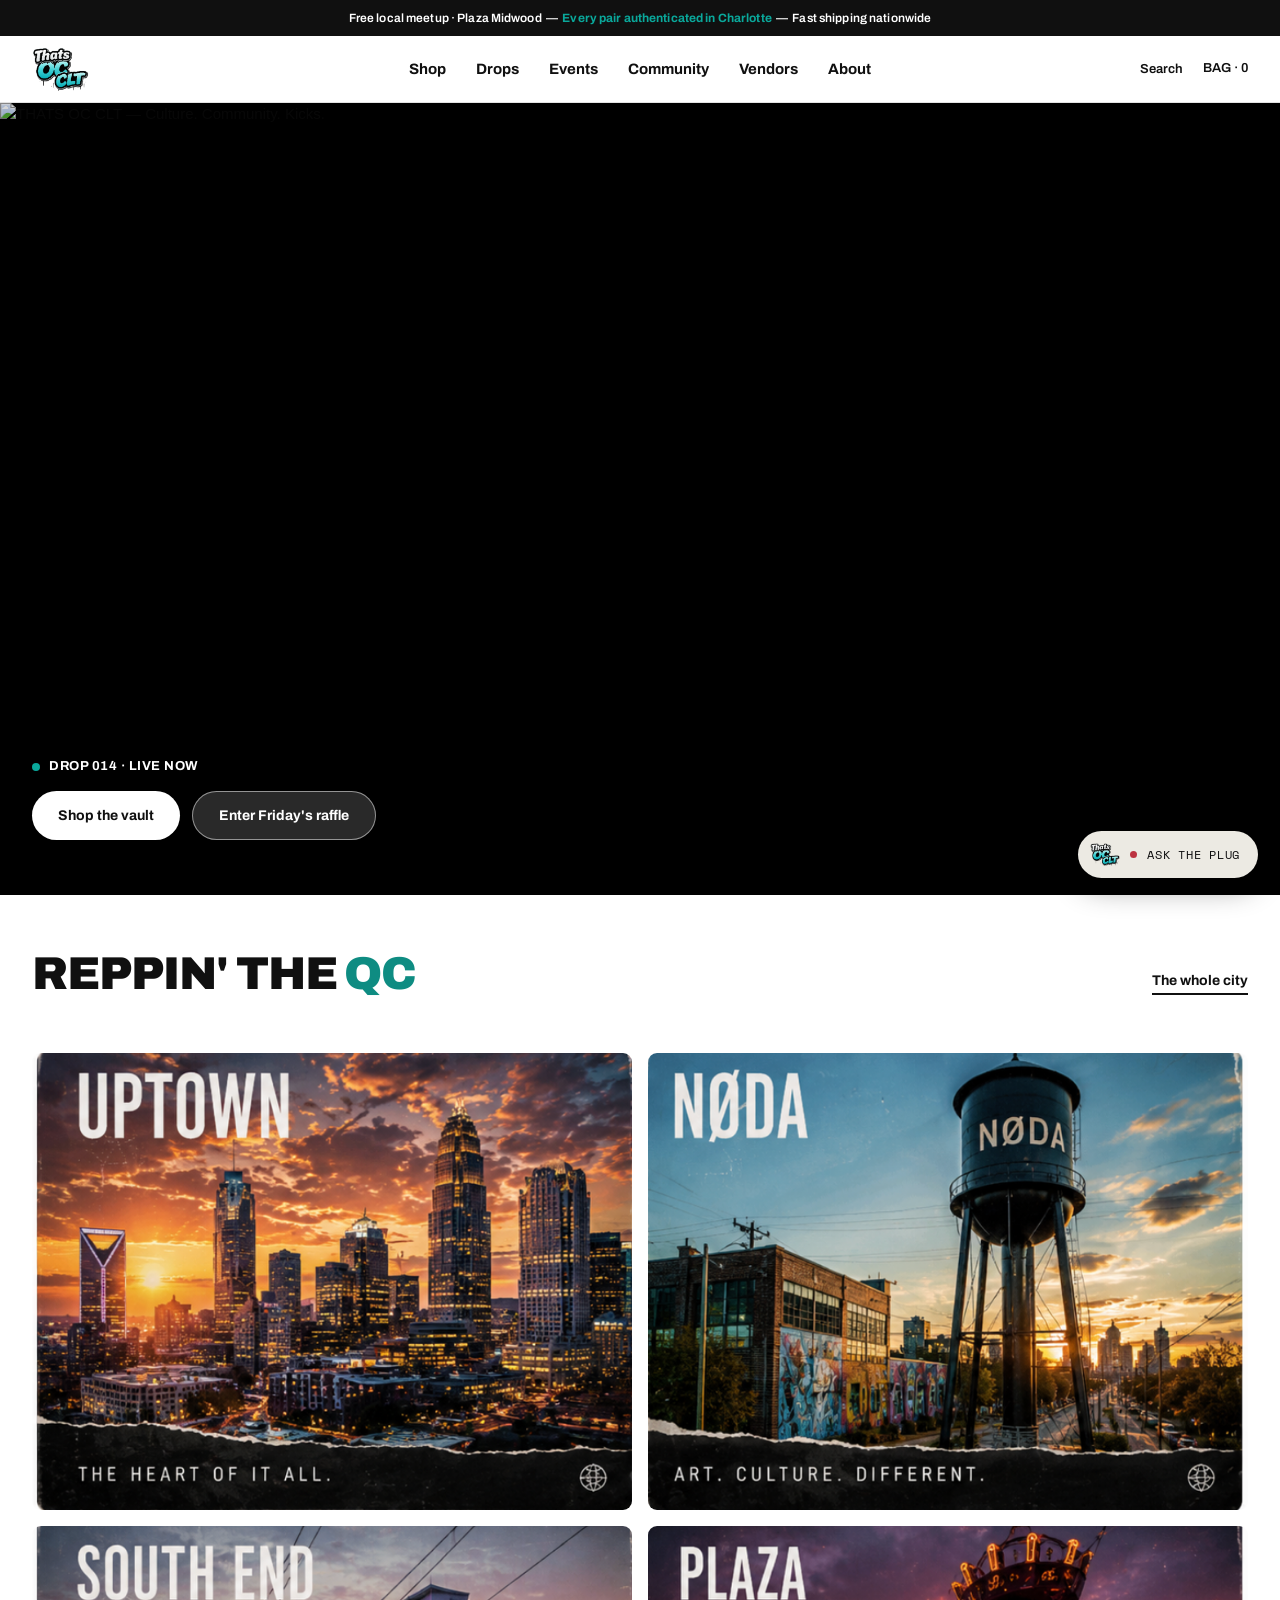
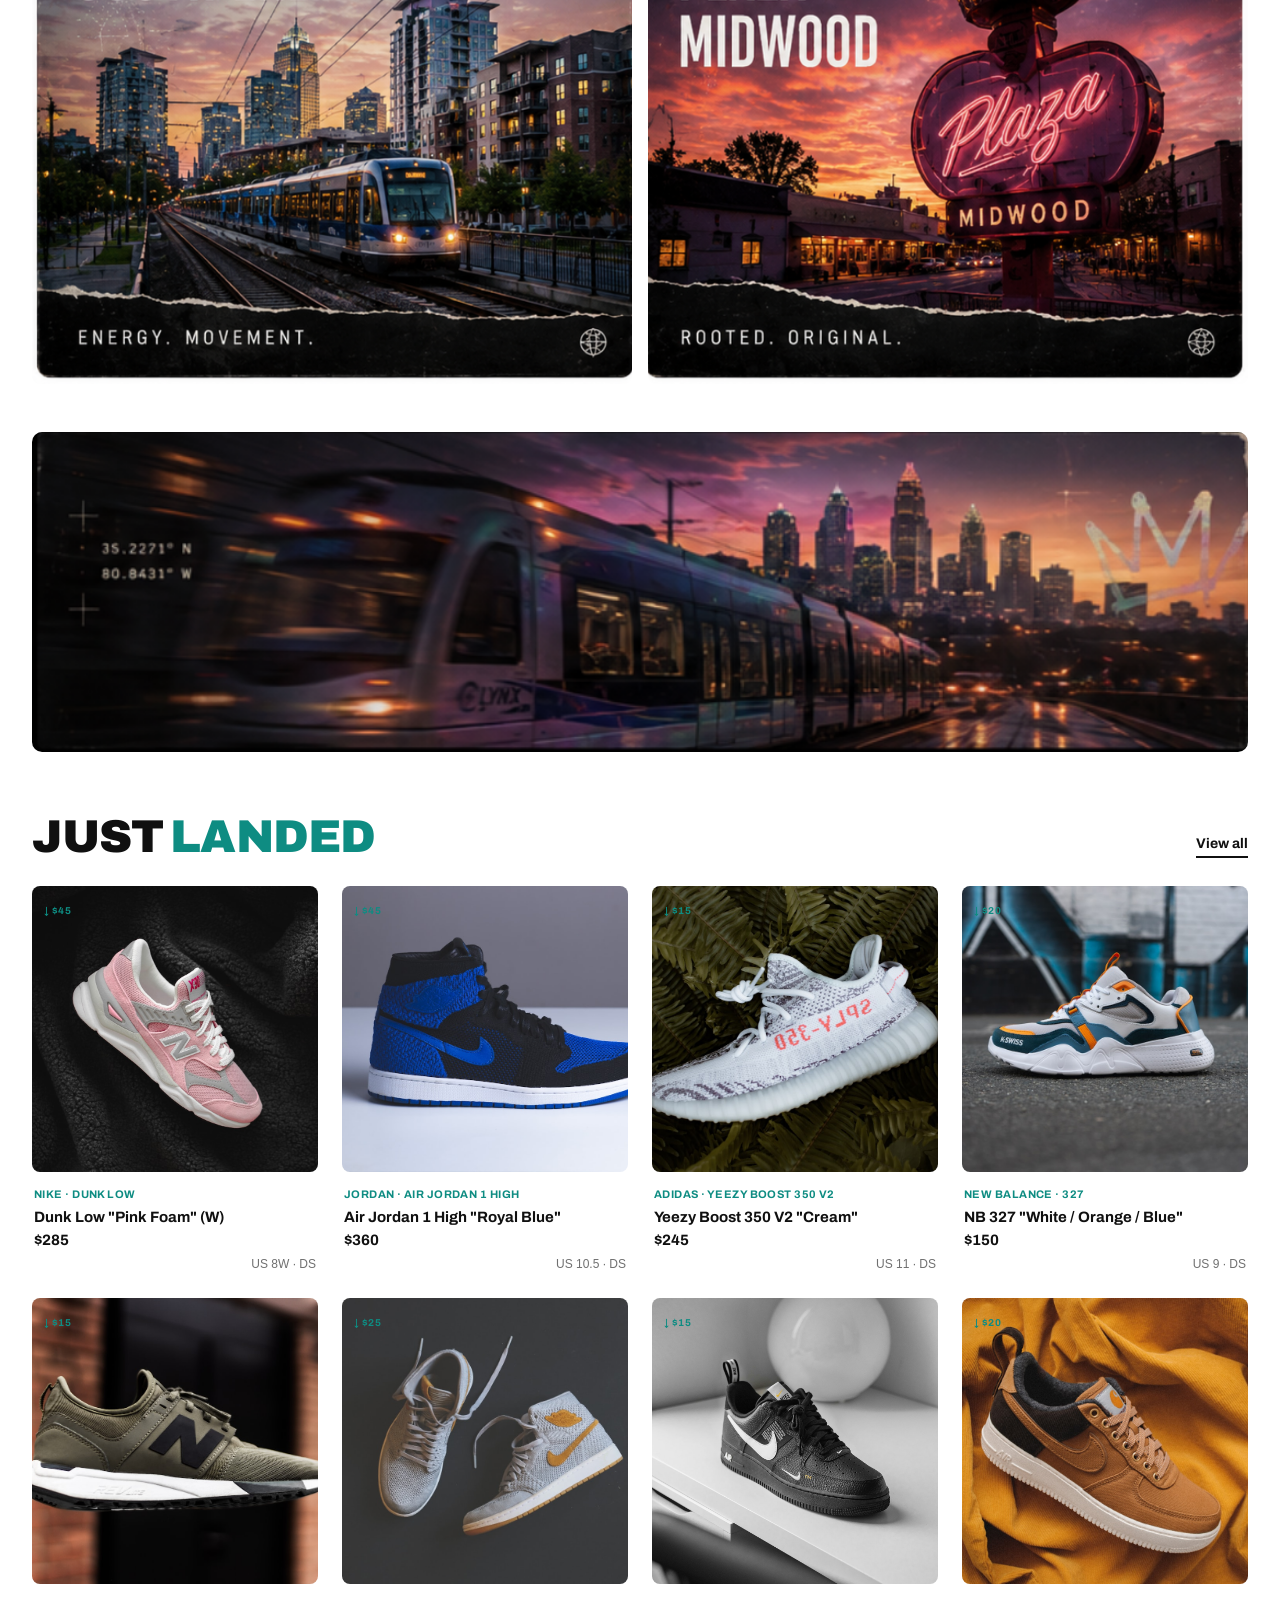
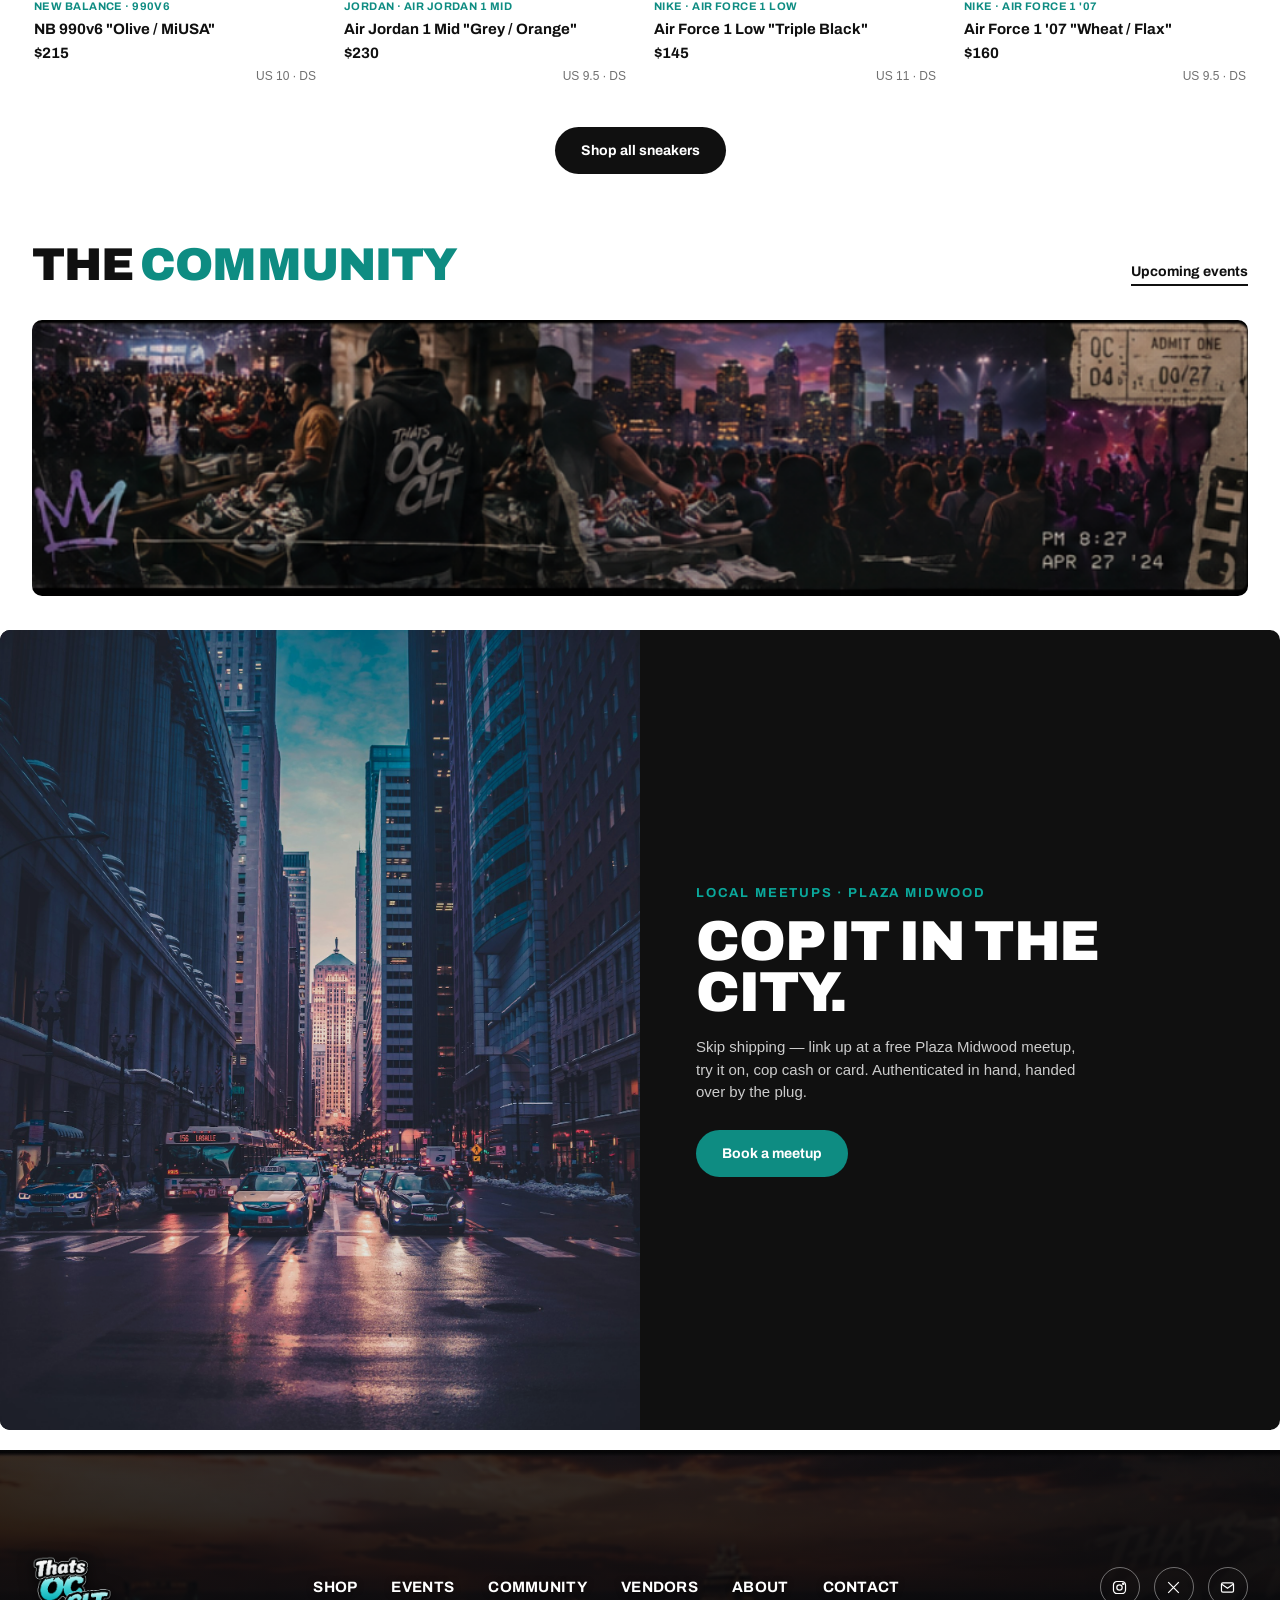
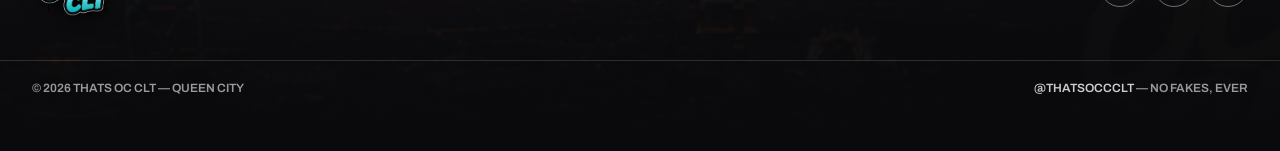
==== commit 3529756b: "Sharp neighborhood cards (pics.png) + real clickable footer over skyline Co-Authored-By: Claude Opus" ====
--- a/index.html
+++ b/index.html
@@ -51,10 +51,10 @@
     <a href="#city">The whole city</a>
   </div>
   <div class="nbs">
-    <a href="collection.html" class="nb"><img src="assets/nb-uptown.png" alt="Uptown — the heart of it all"></a>
-    <a href="collection.html" class="nb"><img src="assets/nb-noda.png" alt="NoDa — art. culture. different."></a>
-    <a href="collection.html" class="nb"><img src="assets/nb-southend.png" alt="South End — energy. movement."></a>
-    <a href="collection.html" class="nb"><img src="assets/nb-plaza.png" alt="Plaza Midwood — rooted. original."></a>
+    <a href="collection.html" class="nb"><img src="assets/nb2-uptown.png" alt="Uptown — the heart of it all"></a>
+    <a href="collection.html" class="nb"><img src="assets/nb2-noda.png" alt="NoDa — art. culture. different."></a>
+    <a href="collection.html" class="nb"><img src="assets/nb2-southend.png" alt="South End — energy. movement."></a>
+    <a href="collection.html" class="nb"><img src="assets/nb2-plaza.png" alt="Plaza Midwood — rooted. original."></a>
   </div>
 
   <!-- LYNX band -->
@@ -86,21 +86,27 @@
   </div>
 </section>
 
-<!-- BRANDED FOOTER — clickable nav over the artwork -->
-<footer class="imgfoot">
-  <img src="assets/footer-skyline.png" alt="THATS OC CLT — Charlotte" />
-  <a class="hot" href="index.html"        style="left:2%;top:62%;width:11%;height:36%"  aria-label="Home"></a>
-  <a class="hot" href="collection.html"   style="left:15.5%;top:78%;width:8%;height:18%" aria-label="Shop"></a>
-  <a class="hot" href="#community"         style="left:24%;top:78%;width:9%;height:18%"   aria-label="Events"></a>
-  <a class="hot" href="#city"             style="left:34%;top:78%;width:13%;height:18%"  aria-label="Community"></a>
-  <a class="hot" href="#"                 style="left:48%;top:78%;width:10%;height:18%"  aria-label="Vendors"></a>
-  <a class="hot" href="#"                 style="left:59%;top:78%;width:8%;height:18%"   aria-label="About"></a>
-  <a class="hot" href="#"                 style="left:68%;top:78%;width:10%;height:18%"  aria-label="Contact"></a>
-  <a class="hot" href="https://instagram.com/thatsoccclt" style="left:82%;top:76%;width:5%;height:20%" aria-label="Instagram"></a>
-  <a class="hot" href="#"                 style="left:88%;top:76%;width:5%;height:20%"   aria-label="X"></a>
-  <a class="hot" href="#"                 style="left:94%;top:76%;width:5%;height:20%"   aria-label="Email"></a>
+<!-- FOOTER — real logo + links + social over the skyline -->
+<footer class="sky-footer">
+  <img class="sf-bg" src="assets/footer-sky-clean.png" alt="" />
+  <div class="sf-row">
+    <a href="index.html" class="sf-logo"><img src="assets/oc-logo.png" alt="THATS OC CLT"></a>
+    <nav class="sf-links">
+      <a href="collection.html">Shop</a>
+      <a href="#community">Events</a>
+      <a href="#city">Community</a>
+      <a href="#">Vendors</a>
+      <a href="#">About</a>
+      <a href="#">Contact</a>
+    </nav>
+    <div class="sf-social">
+      <a href="https://instagram.com/thatsoccclt" target="_blank" rel="noopener" aria-label="Instagram"><svg viewBox="0 0 24 24"><rect x="3.5" y="3.5" width="17" height="17" rx="5"/><circle cx="12" cy="12" r="3.8"/><circle cx="17.3" cy="6.7" r="1.05"/></svg></a>
+      <a href="#" target="_blank" rel="noopener" aria-label="X"><svg viewBox="0 0 24 24"><path d="M4.5 4.5l15 15M19.5 4.5l-15 15"/></svg></a>
+      <a href="mailto:hello@thatsoccclt.com" aria-label="Email"><svg viewBox="0 0 24 24"><rect x="3.5" y="5.5" width="17" height="13" rx="2"/><path d="M4 7.5l8 5.5 8-5.5"/></svg></a>
+    </div>
+  </div>
+  <div class="sf-legal"><span>© 2026 Thats OC CLT — Queen City</span><span><a href="https://instagram.com/thatsoccclt">@thatsoccclt</a> — No fakes, ever</span></div>
 </footer>
-<div class="subfoot">© 2026 Thats OC CLT — Queen City &nbsp;·&nbsp; <a href="https://instagram.com/thatsoccclt">@thatsoccclt</a> &nbsp;·&nbsp; No fakes, ever</div>
 
 <script src="assets/concierge-widget.js"></script>
 <script src="assets/cart.js"></script>
--- a/assets/site.css
+++ b/assets/site.css
@@ -296,9 +296,9 @@
 .hero.bg .in{bottom:7%}
 .hero.bg::after{background:linear-gradient(0deg,rgba(0,0,0,.55),transparent 38%)}
 /* neighborhoods */
-.nbs{display:grid;grid-template-columns:repeat(4,1fr);gap:14px;padding:58px 0 14px}
-@media(max-width:820px){.nbs{grid-template-columns:repeat(2,1fr)}}
-.nb{position:relative;aspect-ratio:3/5;border-radius:9px;overflow:hidden;display:block;background:#111}
+.nbs{display:grid;grid-template-columns:repeat(2,1fr);gap:16px;padding:58px 0 14px}
+@media(max-width:640px){.nbs{grid-template-columns:1fr}}
+.nb{position:relative;aspect-ratio:735/560;border-radius:9px;overflow:hidden;display:block;background:#111}
 .nb img{transition:transform .6s}.nb:hover img{transform:scale(1.06)}
 /* full-bleed bands (lynx / events) */
 .band{display:block;width:100%;margin:34px 0;border-radius:10px;overflow:hidden;line-height:0;position:relative}
@@ -311,3 +311,21 @@
 .imgfoot a.hot:focus{outline:2px solid var(--teal-2)}
 .subfoot{background:#000;color:#888;text-align:center;padding:18px 20px;font-family:var(--display);font-weight:600;font-size:11px;text-transform:uppercase;letter-spacing:.04em;border-top:1px solid rgba(255,255,255,.1)}
 .subfoot a{color:#bbb}.subfoot a:hover{color:#fff}
+
+/* ===== real skyline footer (logo + links + social) ===== */
+.sky-footer{position:relative;background:#0a0a0c;color:#fff;overflow:hidden;margin-top:0}
+.sky-footer .sf-bg{position:absolute;inset:0;width:100%;height:100%;object-fit:cover;object-position:center top;opacity:.55;filter:brightness(.55) saturate(1.05);z-index:0}
+.sky-footer::after{content:"";position:absolute;inset:0;background:linear-gradient(0deg,#0a0a0c 6%,rgba(10,10,12,.35));z-index:1}
+.sf-row{position:relative;z-index:2;max-width:var(--maxw);margin:0 auto;display:flex;align-items:center;justify-content:space-between;gap:30px;padding:42px 32px;flex-wrap:wrap}
+.sf-logo img{height:62px;width:auto;object-fit:contain;filter:drop-shadow(0 2px 8px rgba(0,0,0,.6))}
+.sf-links{display:flex;gap:34px;flex-wrap:wrap}
+.sf-links a{font-family:var(--display);font-weight:700;font-size:15px;text-transform:uppercase;letter-spacing:.02em;color:#fff;transition:color .15s;text-shadow:0 1px 6px rgba(0,0,0,.5)}
+.sf-links a:hover{color:var(--teal-2)}
+.sf-social{display:flex;gap:14px}
+.sf-social a{width:40px;height:40px;border:1px solid rgba(255,255,255,.4);border-radius:50%;display:grid;place-items:center;transition:all .2s}
+.sf-social a:hover{background:#fff;border-color:#fff}
+.sf-social svg{width:17px;height:17px;fill:none;stroke:#fff;stroke-width:1.7}
+.sf-social a:hover svg{stroke:#0a0a0c}
+.sf-legal{position:relative;z-index:2;border-top:1px solid rgba(255,255,255,.14);max-width:var(--maxw);margin:0 auto;padding:18px 32px;display:flex;justify-content:space-between;flex-wrap:wrap;gap:10px;font-family:var(--display);font-weight:600;font-size:12px;text-transform:uppercase;color:#9a9a9a}
+.sf-legal a{color:#ccc}.sf-legal a:hover{color:#fff}
+@media(max-width:760px){.sf-row{flex-direction:column;align-items:flex-start;gap:22px}}
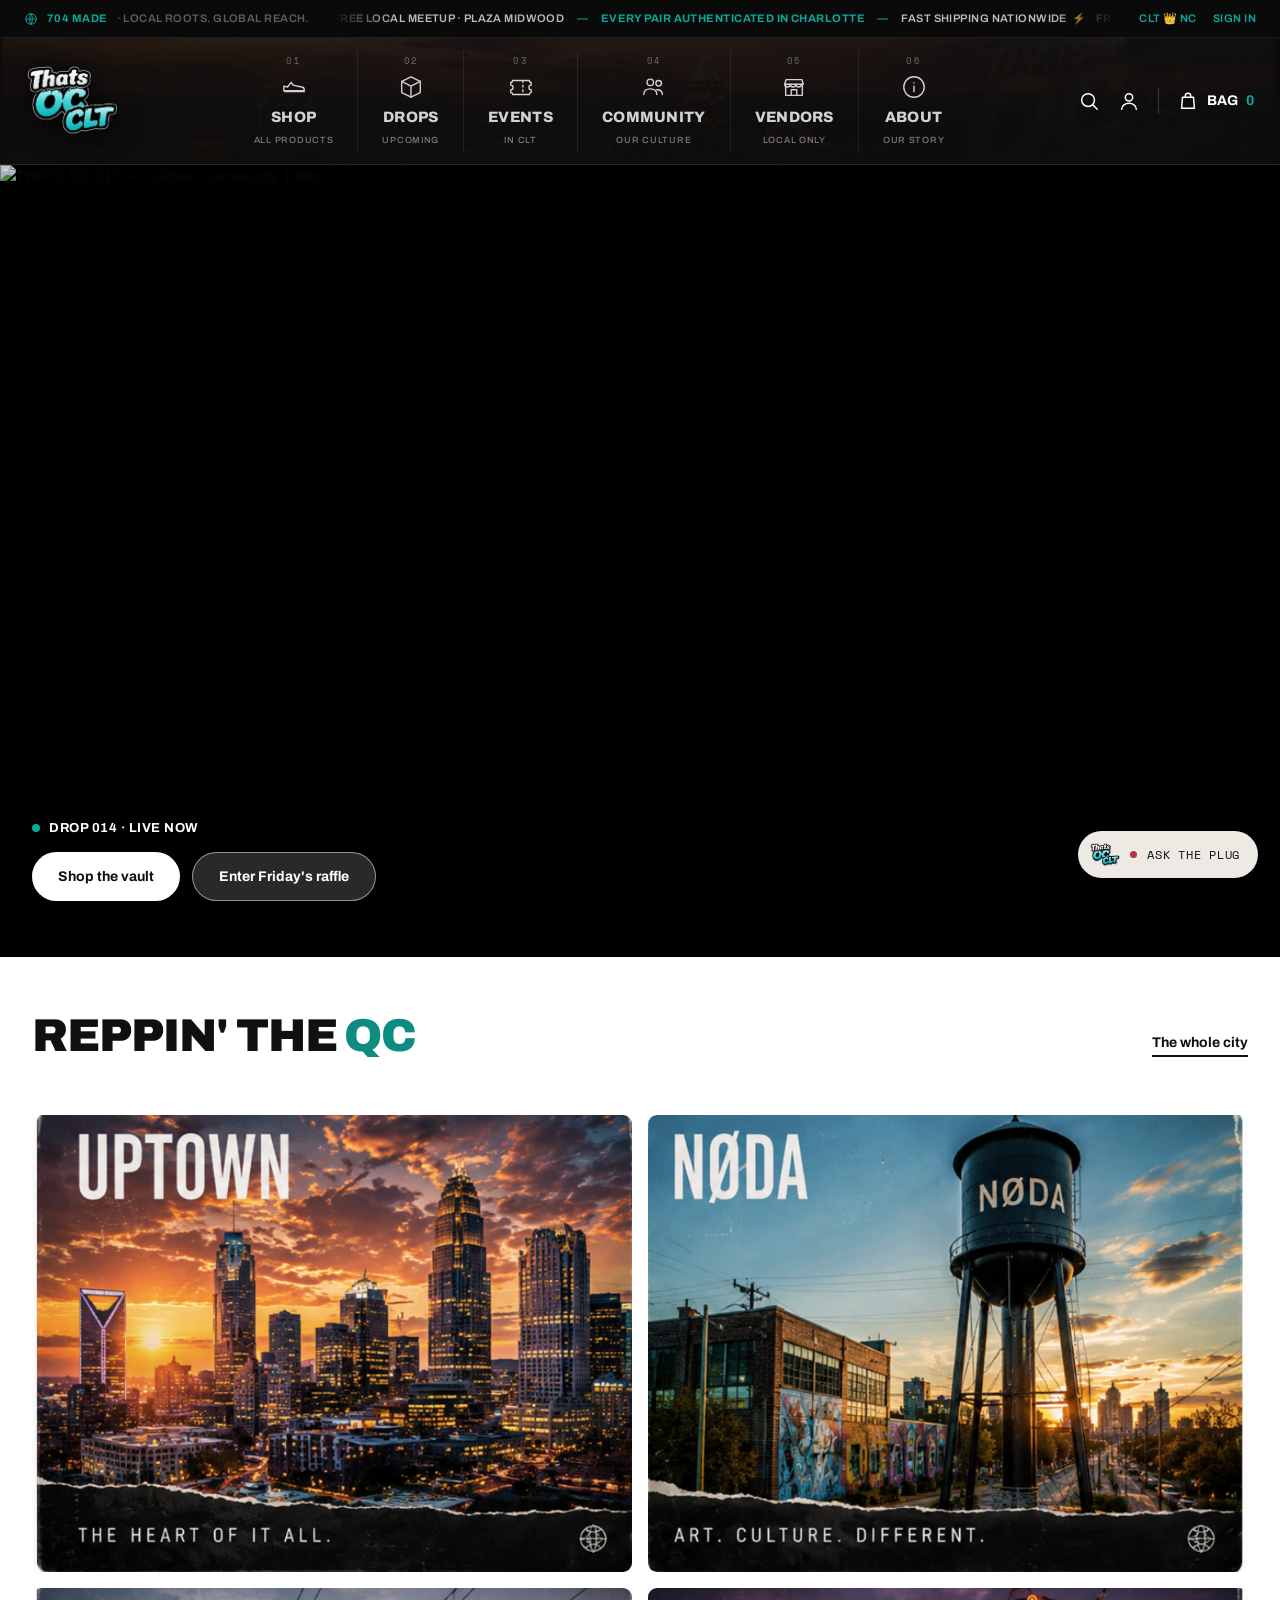
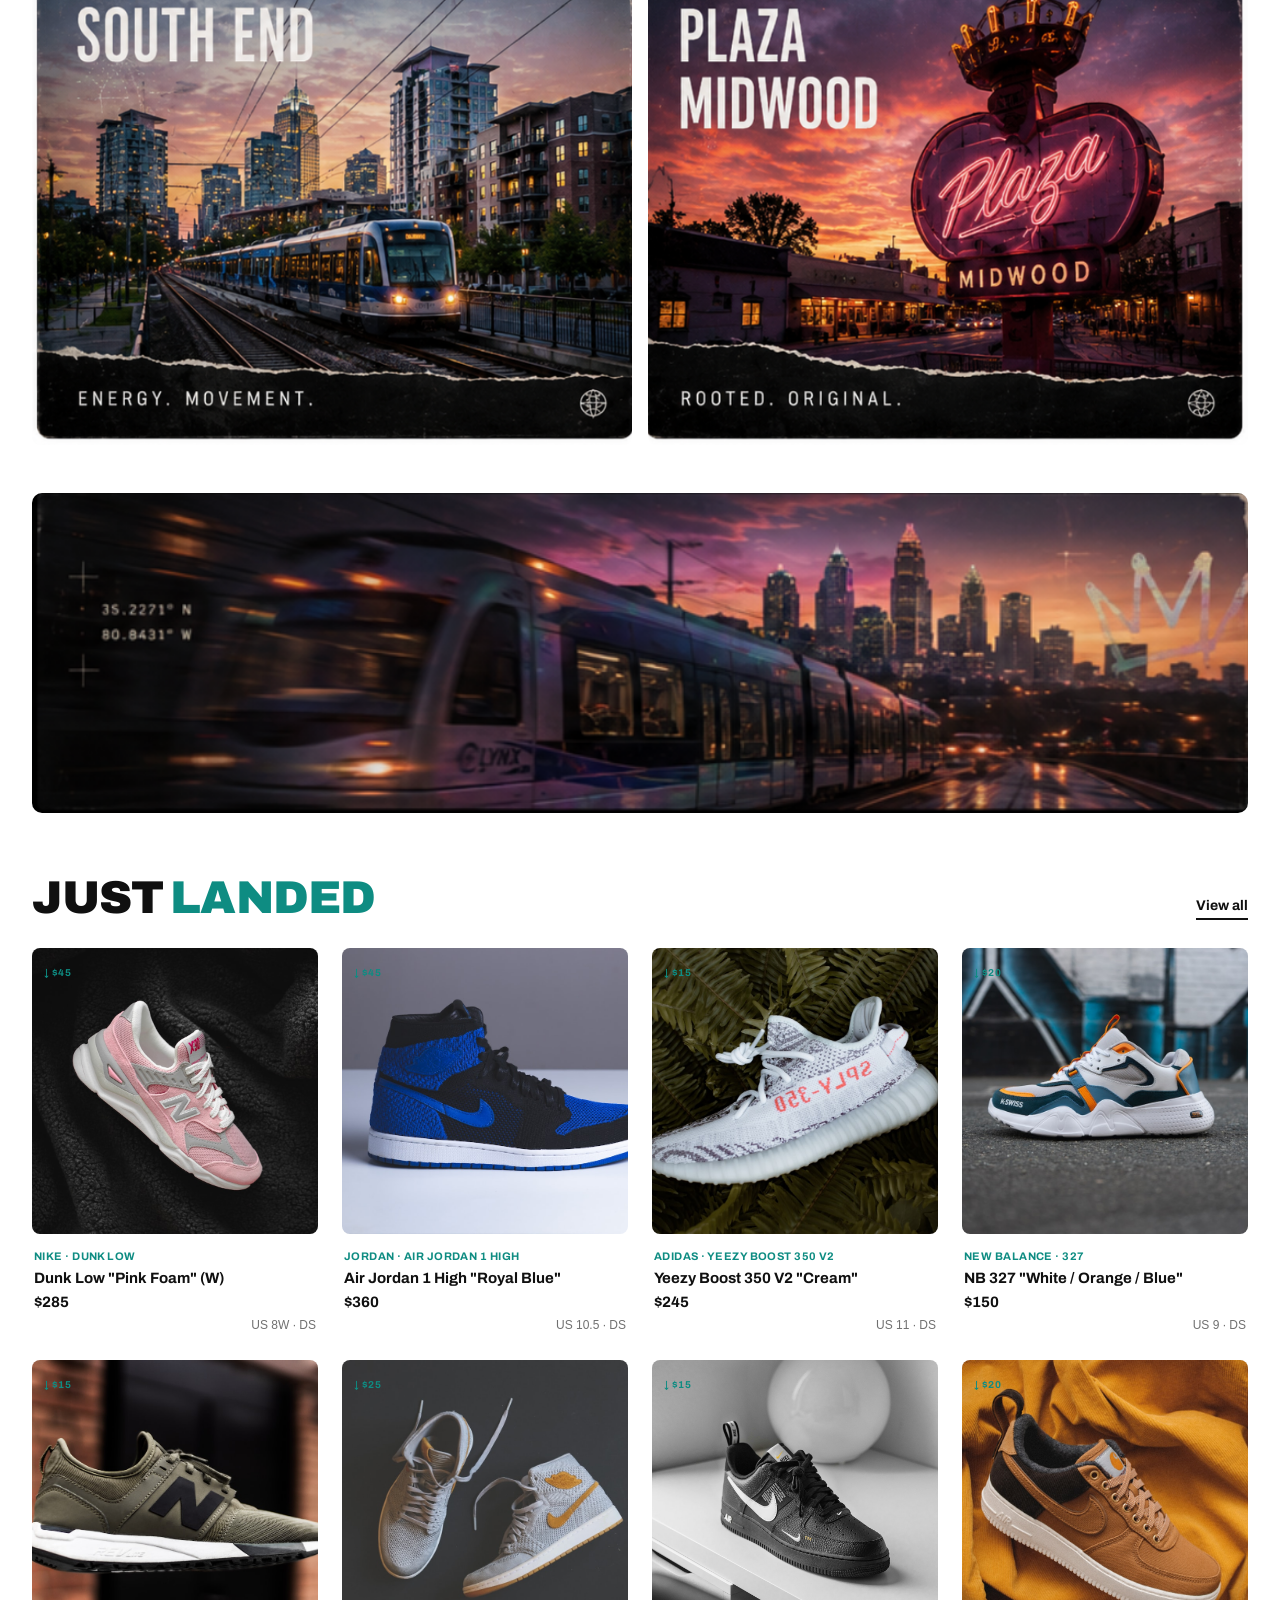
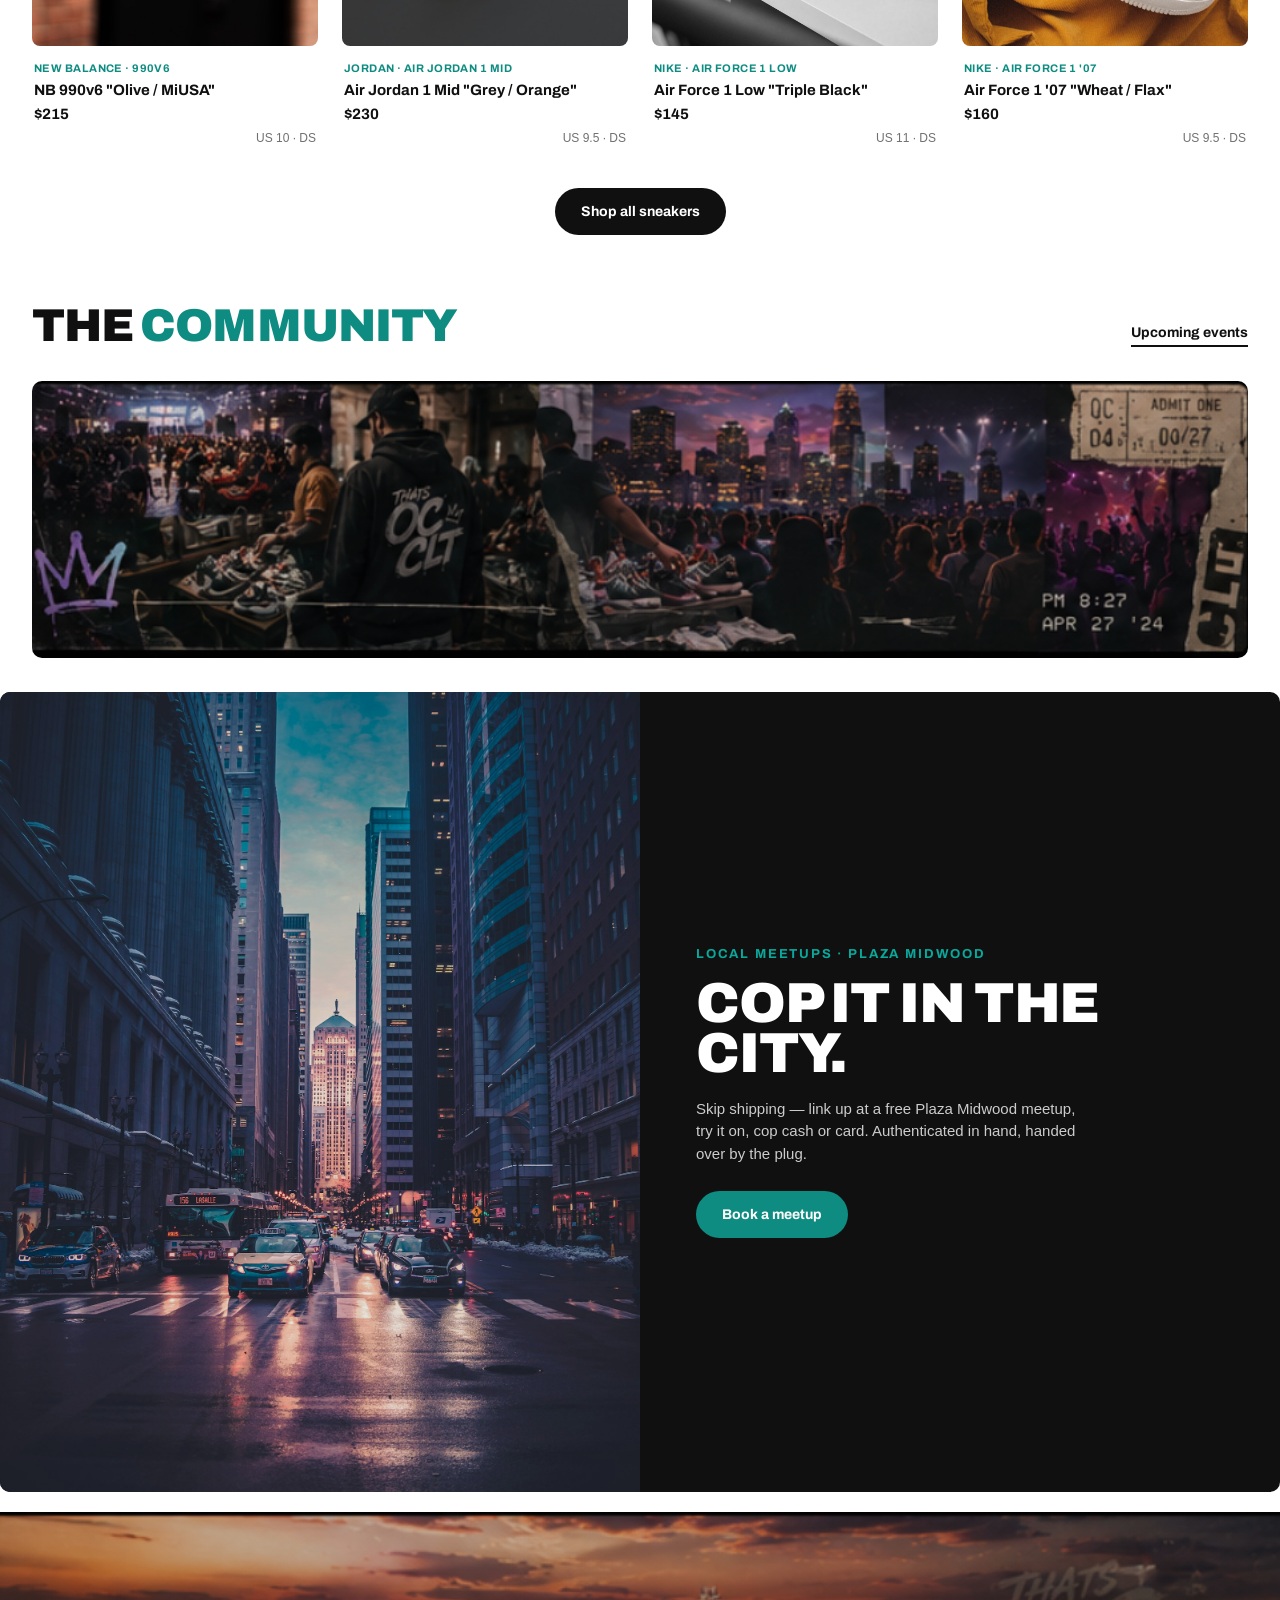
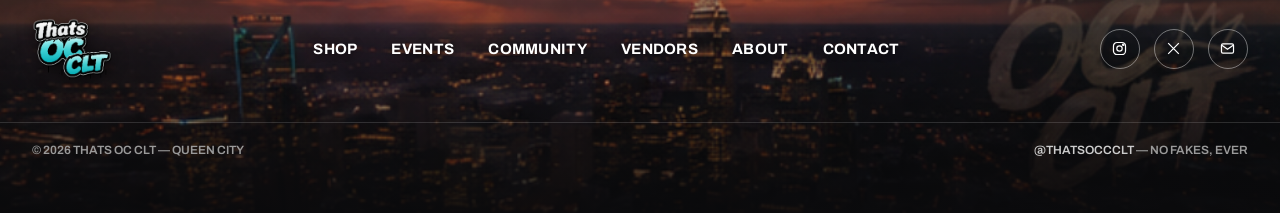
==== commit 49ab43f2: "Mega navbar: flowing top ticker + numbered icon nav over skyline (all pages)" ====
--- a/index.html
+++ b/index.html
@@ -12,25 +12,32 @@
 </head>
 <body>
 
-<div class="announce">Free local meetup · Plaza Midwood &nbsp;—&nbsp; <b>Every pair authenticated in Charlotte</b> &nbsp;—&nbsp; Fast shipping nationwide</div>
-
-<header>
-  <div class="nav">
-    <a href="index.html" class="logo"><img src="assets/oc-logo.png" alt="THATS OC CLT"></a>
-    <div class="links">
-      <a href="collection.html">Shop</a>
-      <a href="drops.html">Drops</a>
-      <a href="#community">Events</a>
-      <a href="#city">Community</a>
-      <a href="#">Vendors</a>
-      <a href="#">About</a>
-    </div>
-    <div class="r">
-      <button data-search>Search</button>
-      <a href="#" class="bag">Bag (0)</a>
+<div class="topbar">
+  <div class="tb-l"><svg viewBox="0 0 24 24"><circle cx="12" cy="12" r="9"/><path d="M3 12h18M12 3c3 3 3 15 0 18M12 3c-3 3-3 15 0 18"/></svg> <b>704 Made</b> <span class="dim">· Local Roots. Global Reach.</span></div>
+  <div class="tb-c"><span class="tb-marq">Free Local Meetup · Plaza Midwood <span class="z">—</span> <b>Every Pair Authenticated In Charlotte</b> <span class="z">—</span> Fast Shipping Nationwide&nbsp;&nbsp;⚡&nbsp;&nbsp;&nbsp;&nbsp;Free Local Meetup · Plaza Midwood <span class="z">—</span> <b>Every Pair Authenticated In Charlotte</b> <span class="z">—</span> Fast Shipping Nationwide&nbsp;&nbsp;⚡&nbsp;&nbsp;&nbsp;&nbsp;</span></div>
+  <div class="tb-r"><span class="clt">CLT&nbsp;👑&nbsp;NC</span> <a href="#">Sign In</a></div>
+</div>
+<header class="mega">
+  <img class="mega-bg" src="assets/footer-sky-clean.png" alt="">
+  <div class="mega-row">
+    <a href="index.html" class="mega-logo"><img src="assets/oc-logo.png" alt="THATS OC CLT"></a>
+    <nav class="meganav">
+      <a href="collection.html" class="mi"><span class="num">01</span><svg class="ico" viewBox="0 0 28 28"><path d="M3 18v-5l4 1 4-5 2 3 9 2a3 3 0 013 3v1H4a1 1 0 01-1-1z"/><path d="M4 19h21"/></svg><span class="ml">Shop</span><span class="ms">All Products</span></a>
+      <a href="drops.html" class="mi"><span class="num">02</span><svg class="ico" viewBox="0 0 28 28"><path d="M14 3l10 5v12l-10 5L4 20V8z"/><path d="M4 8l10 5 10-5M14 13v12"/></svg><span class="ml">Drops</span><span class="ms">Upcoming</span></a>
+      <a href="#community" class="mi"><span class="num">03</span><svg class="ico" viewBox="0 0 28 28"><path d="M3 9a2 2 0 002-2h18a2 2 0 002 2v3a2 2 0 000 5v3a2 2 0 00-2 2H5a2 2 0 00-2-2v-3a2 2 0 000-5z"/><path d="M16 7v15" stroke-dasharray="2 3"/></svg><span class="ml">Events</span><span class="ms">In CLT</span></a>
+      <a href="#city" class="mi"><span class="num">04</span><svg class="ico" viewBox="0 0 28 28"><circle cx="10" cy="9" r="3.5"/><circle cx="19" cy="10" r="3"/><path d="M3 22c0-4 3-6 7-6s7 2 7 6M17 17c3 0 6 1.5 6 5"/></svg><span class="ml">Community</span><span class="ms">Our Culture</span></a>
+      <a href="#" class="mi"><span class="num">05</span><svg class="ico" viewBox="0 0 28 28"><path d="M4 11l1.5-5h17L24 11M5 11h18v12H5zM11 23v-6h6v6"/><path d="M4 11a3 3 0 006 0 3 3 0 006 0 3 3 0 006 0"/></svg><span class="ml">Vendors</span><span class="ms">Local Only</span></a>
+      <a href="#" class="mi"><span class="num">06</span><svg class="ico" viewBox="0 0 28 28"><circle cx="14" cy="14" r="11"/><path d="M14 13v6M14 9.4v.2"/></svg><span class="ml">About</span><span class="ms">Our Story</span></a>
+    </nav>
+    <div class="utils">
+      <button data-search aria-label="Search"><svg viewBox="0 0 24 24"><circle cx="11" cy="11" r="7"/><path d="M16.5 16.5L21 21"/></svg></button>
+      <a href="#" aria-label="Account"><svg viewBox="0 0 24 24"><circle cx="12" cy="8" r="4"/><path d="M4 21c0-4 4-6.5 8-6.5s8 2.5 8 6.5"/></svg></a>
+      <span class="vsep"></span>
+      <a href="#" class="bag" aria-label="Bag"><svg viewBox="0 0 24 24"><path d="M6 8h12l1 12H5zM9 8V6.5a3 3 0 016 0V8"/></svg> Bag <b class="bag-count">0</b></a>
     </div>
   </div>
 </header>
+
 
 <!-- HERO: branded Charlotte skyline -->
 <section class="hero bg">
--- a/assets/site.css
+++ b/assets/site.css
@@ -314,8 +314,8 @@
 
 /* ===== real skyline footer (logo + links + social) ===== */
 .sky-footer{position:relative;background:#0a0a0c;color:#fff;overflow:hidden;margin-top:0}
-.sky-footer .sf-bg{position:absolute;inset:0;width:100%;height:100%;object-fit:cover;object-position:center top;opacity:.55;filter:brightness(.55) saturate(1.05);z-index:0}
-.sky-footer::after{content:"";position:absolute;inset:0;background:linear-gradient(0deg,#0a0a0c 6%,rgba(10,10,12,.35));z-index:1}
+.sky-footer .sf-bg{position:absolute;inset:0;width:100%;height:100%;object-fit:cover;object-position:center 38%;opacity:1;filter:brightness(.92) saturate(1.12);z-index:0}
+.sky-footer::after{content:"";position:absolute;inset:0;background:linear-gradient(0deg,rgba(10,10,12,.92) 0%,rgba(10,10,12,.3) 45%,rgba(10,10,12,.15));z-index:1}
 .sf-row{position:relative;z-index:2;max-width:var(--maxw);margin:0 auto;display:flex;align-items:center;justify-content:space-between;gap:30px;padding:42px 32px;flex-wrap:wrap}
 .sf-logo img{height:62px;width:auto;object-fit:contain;filter:drop-shadow(0 2px 8px rgba(0,0,0,.6))}
 .sf-links{display:flex;gap:34px;flex-wrap:wrap}
@@ -329,3 +329,40 @@
 .sf-legal{position:relative;z-index:2;border-top:1px solid rgba(255,255,255,.14);max-width:var(--maxw);margin:0 auto;padding:18px 32px;display:flex;justify-content:space-between;flex-wrap:wrap;gap:10px;font-family:var(--display);font-weight:600;font-size:12px;text-transform:uppercase;color:#9a9a9a}
 .sf-legal a{color:#ccc}.sf-legal a:hover{color:#fff}
 @media(max-width:760px){.sf-row{flex-direction:column;align-items:flex-start;gap:22px}}
+
+/* ============================================================
+   MEGA NAV — flowing top ticker + numbered nav over skyline
+   ============================================================ */
+.topbar{background:#0a0a0b;border-bottom:1px solid rgba(255,255,255,.08);display:grid;grid-template-columns:1fr auto 1fr;align-items:center;gap:24px;height:38px;padding:0 24px;font-family:var(--display);font-weight:600;font-size:11px;letter-spacing:.04em;text-transform:uppercase;color:#8a8a8a}
+.topbar .tb-l{display:flex;align-items:center;gap:9px;white-space:nowrap}
+.topbar .tb-l svg{width:14px;height:14px;stroke:var(--teal-2);fill:none;stroke-width:1.6}
+.topbar .tb-l b{color:var(--teal-2);font-weight:700}.topbar .tb-l .dim{color:#5e5e5e}
+.topbar .tb-c{overflow:hidden;white-space:nowrap;-webkit-mask-image:linear-gradient(90deg,transparent,#000 8%,#000 92%,transparent)}
+.tb-marq{display:inline-block;animation:scroll 34s linear infinite;color:#bcbcbc}
+.tb-marq b{color:var(--teal-2);font-weight:700}.tb-marq .z{color:var(--teal-2);margin:0 10px}
+.topbar .tb-r{display:flex;align-items:center;gap:16px;justify-content:flex-end;white-space:nowrap}
+.topbar .tb-r .clt{color:var(--teal-2);display:inline-flex;align-items:center;gap:5px}
+.topbar .tb-r a{color:var(--teal-2)}.topbar .tb-r a:hover{color:#fff}
+@media(max-width:1000px){.topbar{grid-template-columns:1fr}.topbar .tb-l,.topbar .tb-r{display:none}}
+
+header.mega{position:sticky;top:0;z-index:50;background:#0e0d0c;border-bottom:1px solid rgba(255,255,255,.1);overflow:hidden}
+header.mega .mega-bg{position:absolute;inset:0;width:100%;height:100%;object-fit:cover;object-position:center 32%;opacity:.32;filter:brightness(.7) saturate(1.1);z-index:0}
+header.mega::after{content:"";position:absolute;inset:0;background:linear-gradient(180deg,rgba(14,13,12,.55),rgba(14,13,12,.82));z-index:1}
+.mega-row{position:relative;z-index:2;max-width:1640px;margin:0 auto;display:flex;align-items:center;gap:26px;padding:12px 26px}
+.mega-logo{flex:0 0 auto}.mega-logo img{height:72px;width:auto;object-fit:contain;filter:drop-shadow(0 3px 12px rgba(0,0,0,.7))}
+.meganav{display:flex;flex:1;justify-content:center}
+.mi{position:relative;display:flex;flex-direction:column;align-items:center;gap:6px;padding:4px 24px;color:#d2d2d2;transition:color .15s}
+.mi+.mi{border-left:1px solid rgba(255,255,255,.08)}
+.mi:hover{color:#fff}
+.mi .num{font-family:var(--mono);font-size:9px;color:#6a6a6a;letter-spacing:.12em}
+.mi .ico{width:26px;height:26px;stroke:currentColor;fill:none;stroke-width:1.5;stroke-linecap:round;stroke-linejoin:round}
+.mi .ml{font-family:var(--display);font-weight:800;font-size:15px;letter-spacing:.02em;text-transform:uppercase}
+.mi .ms{font-family:var(--display);font-weight:500;font-size:9px;letter-spacing:.08em;text-transform:uppercase;color:#7c7c7c}
+.mi:hover .ms{color:var(--teal-2)}
+.utils{flex:0 0 auto;display:flex;align-items:center;gap:18px}
+.utils a,.utils button{color:#fff;background:none;border:none;cursor:pointer;display:flex;align-items:center;gap:8px;font-family:var(--display);font-weight:700;font-size:14px;text-transform:uppercase}
+.utils svg{width:22px;height:22px;stroke:#fff;fill:none;stroke-width:1.6;stroke-linecap:round;stroke-linejoin:round}
+.utils a:hover svg,.utils button:hover svg{stroke:var(--teal-2)}
+.utils .bag b{color:var(--teal-2)}
+.utils .vsep{width:1px;height:26px;background:rgba(255,255,255,.18)}
+@media(max-width:1100px){.meganav{display:none}.mega-row{justify-content:space-between}.mega-logo img{height:56px}}
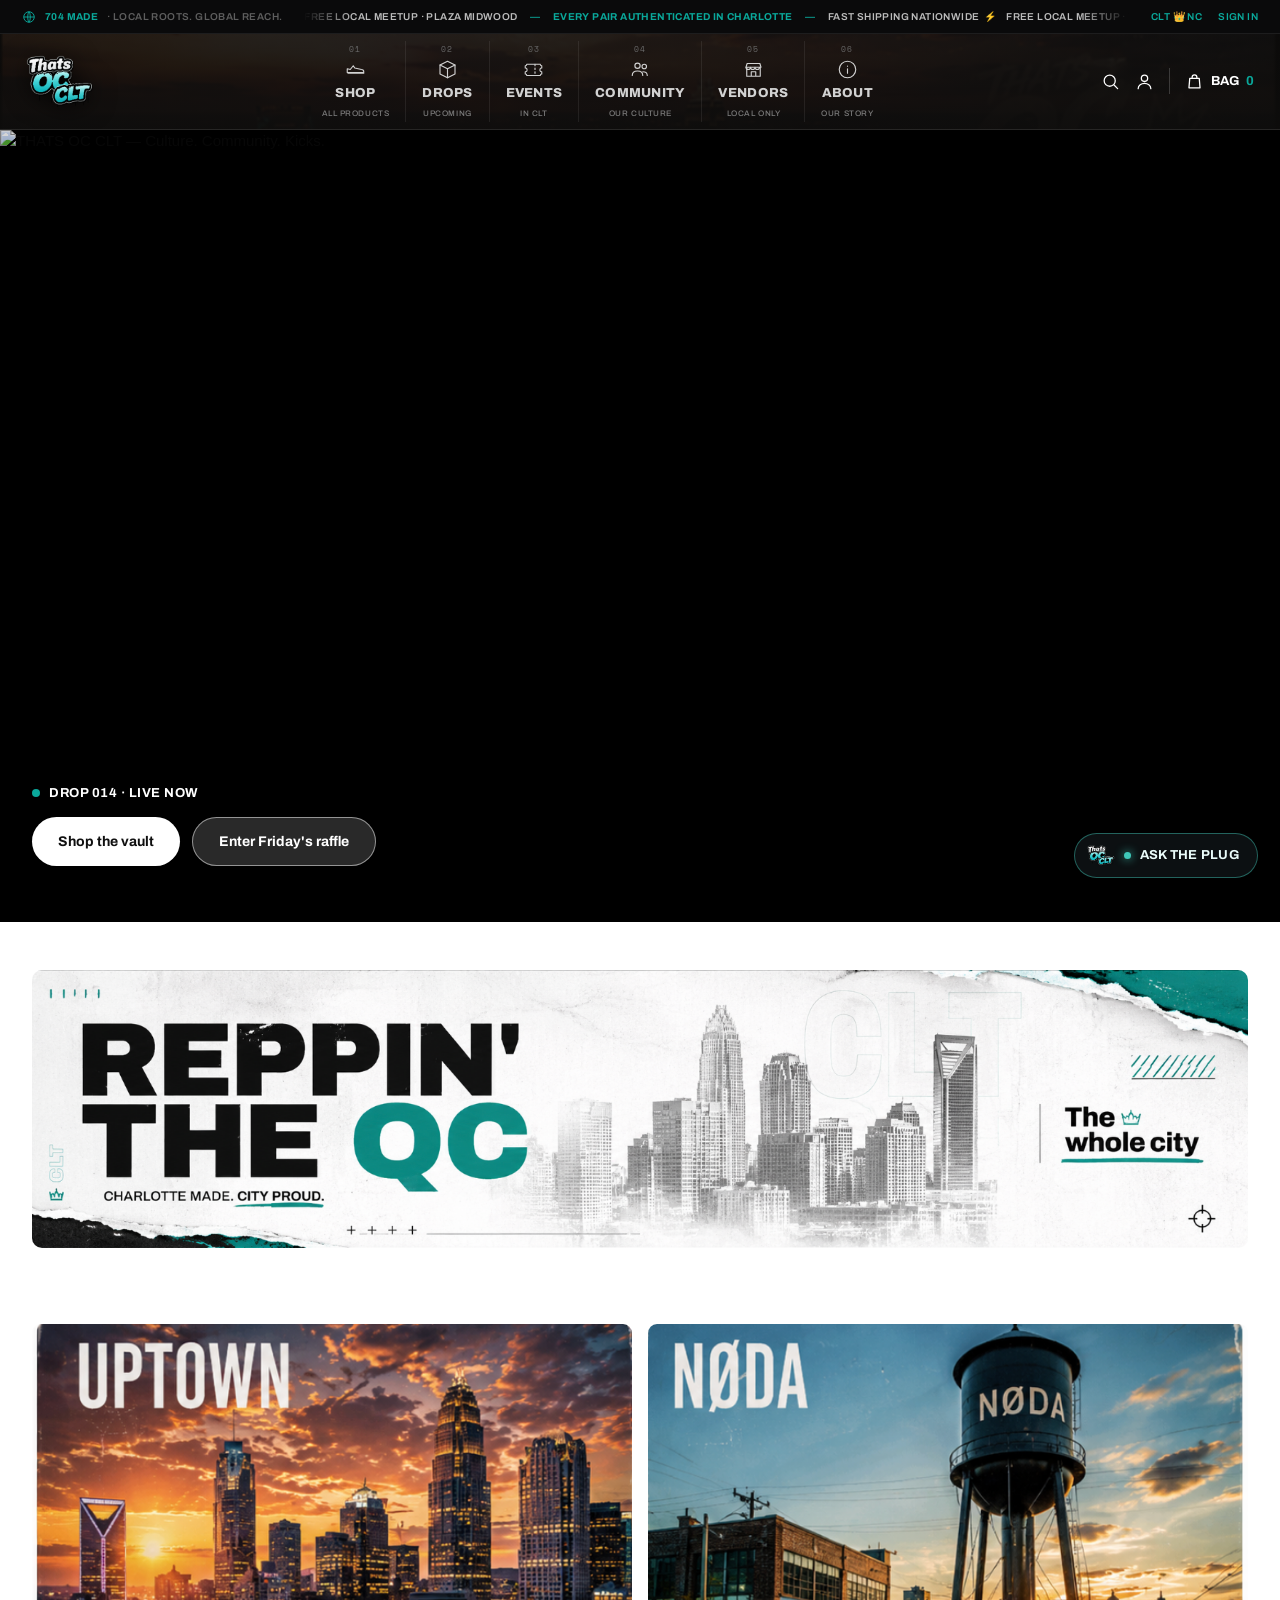
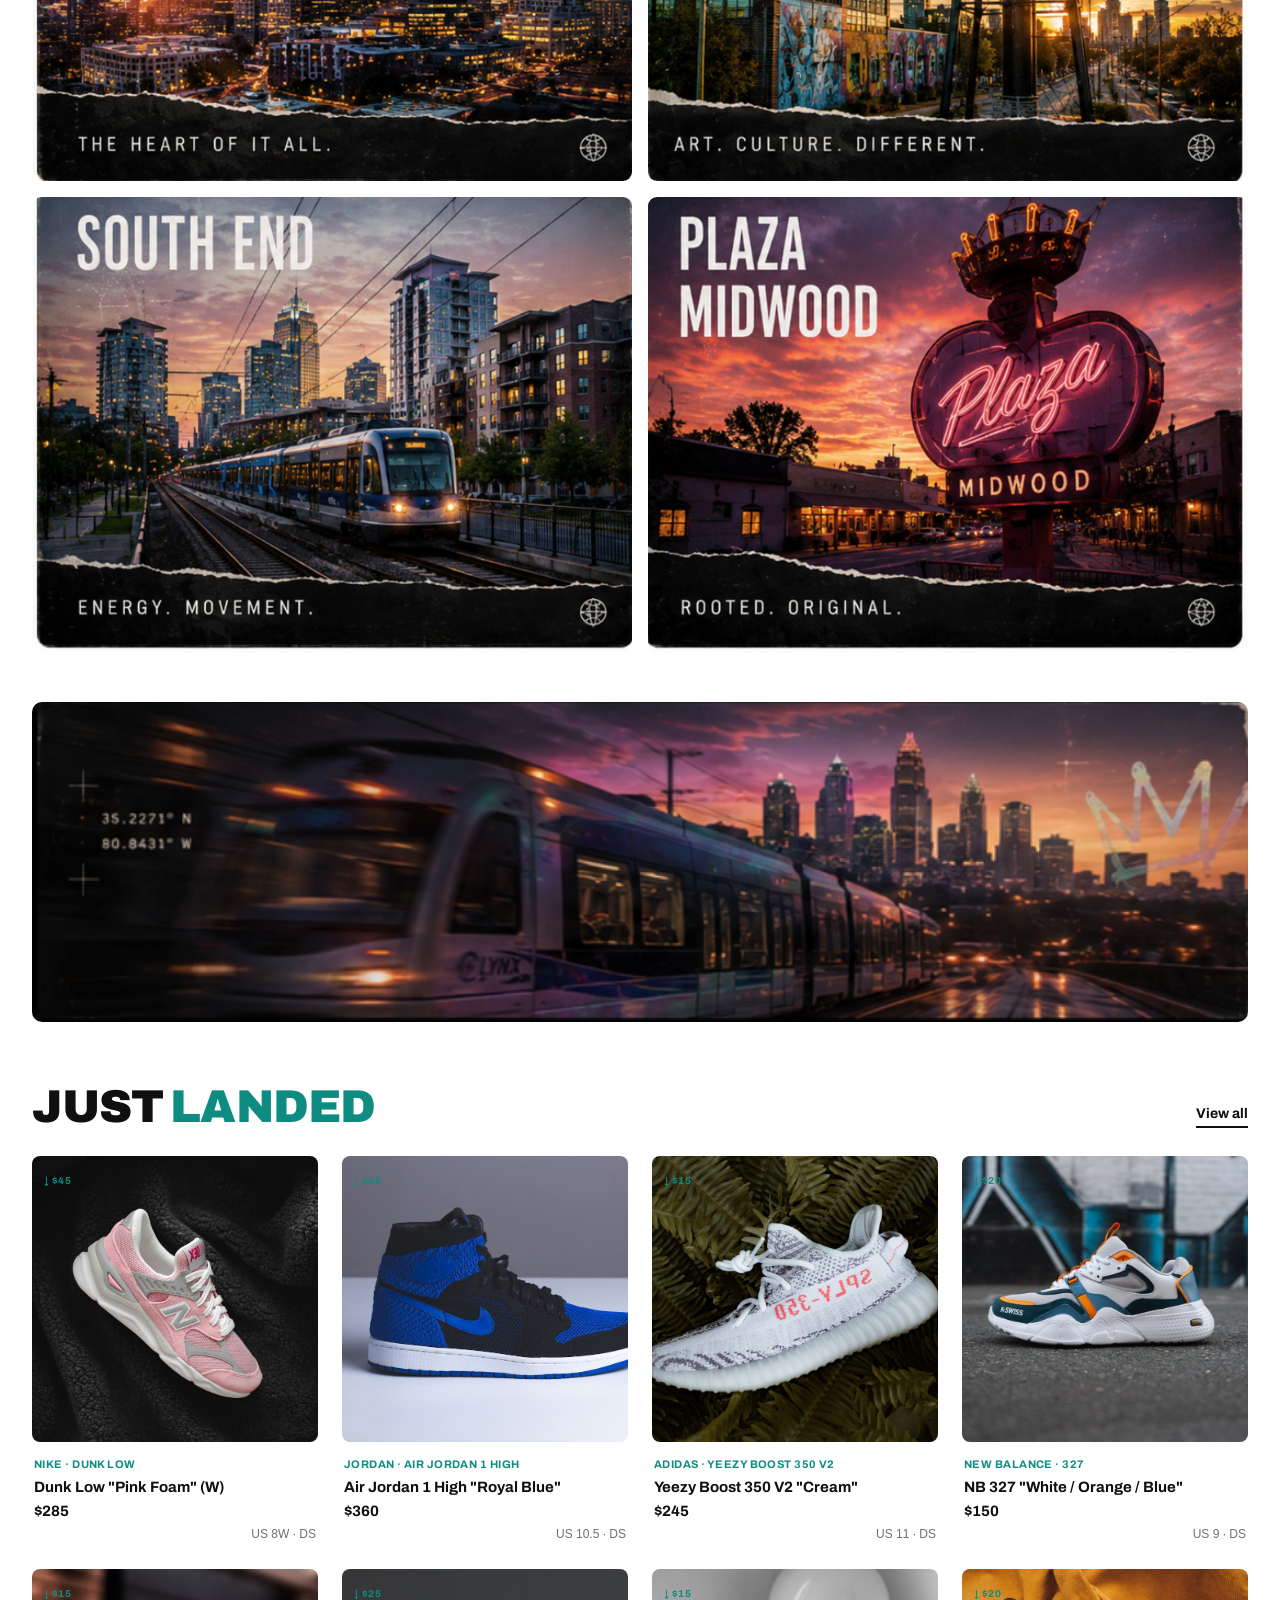
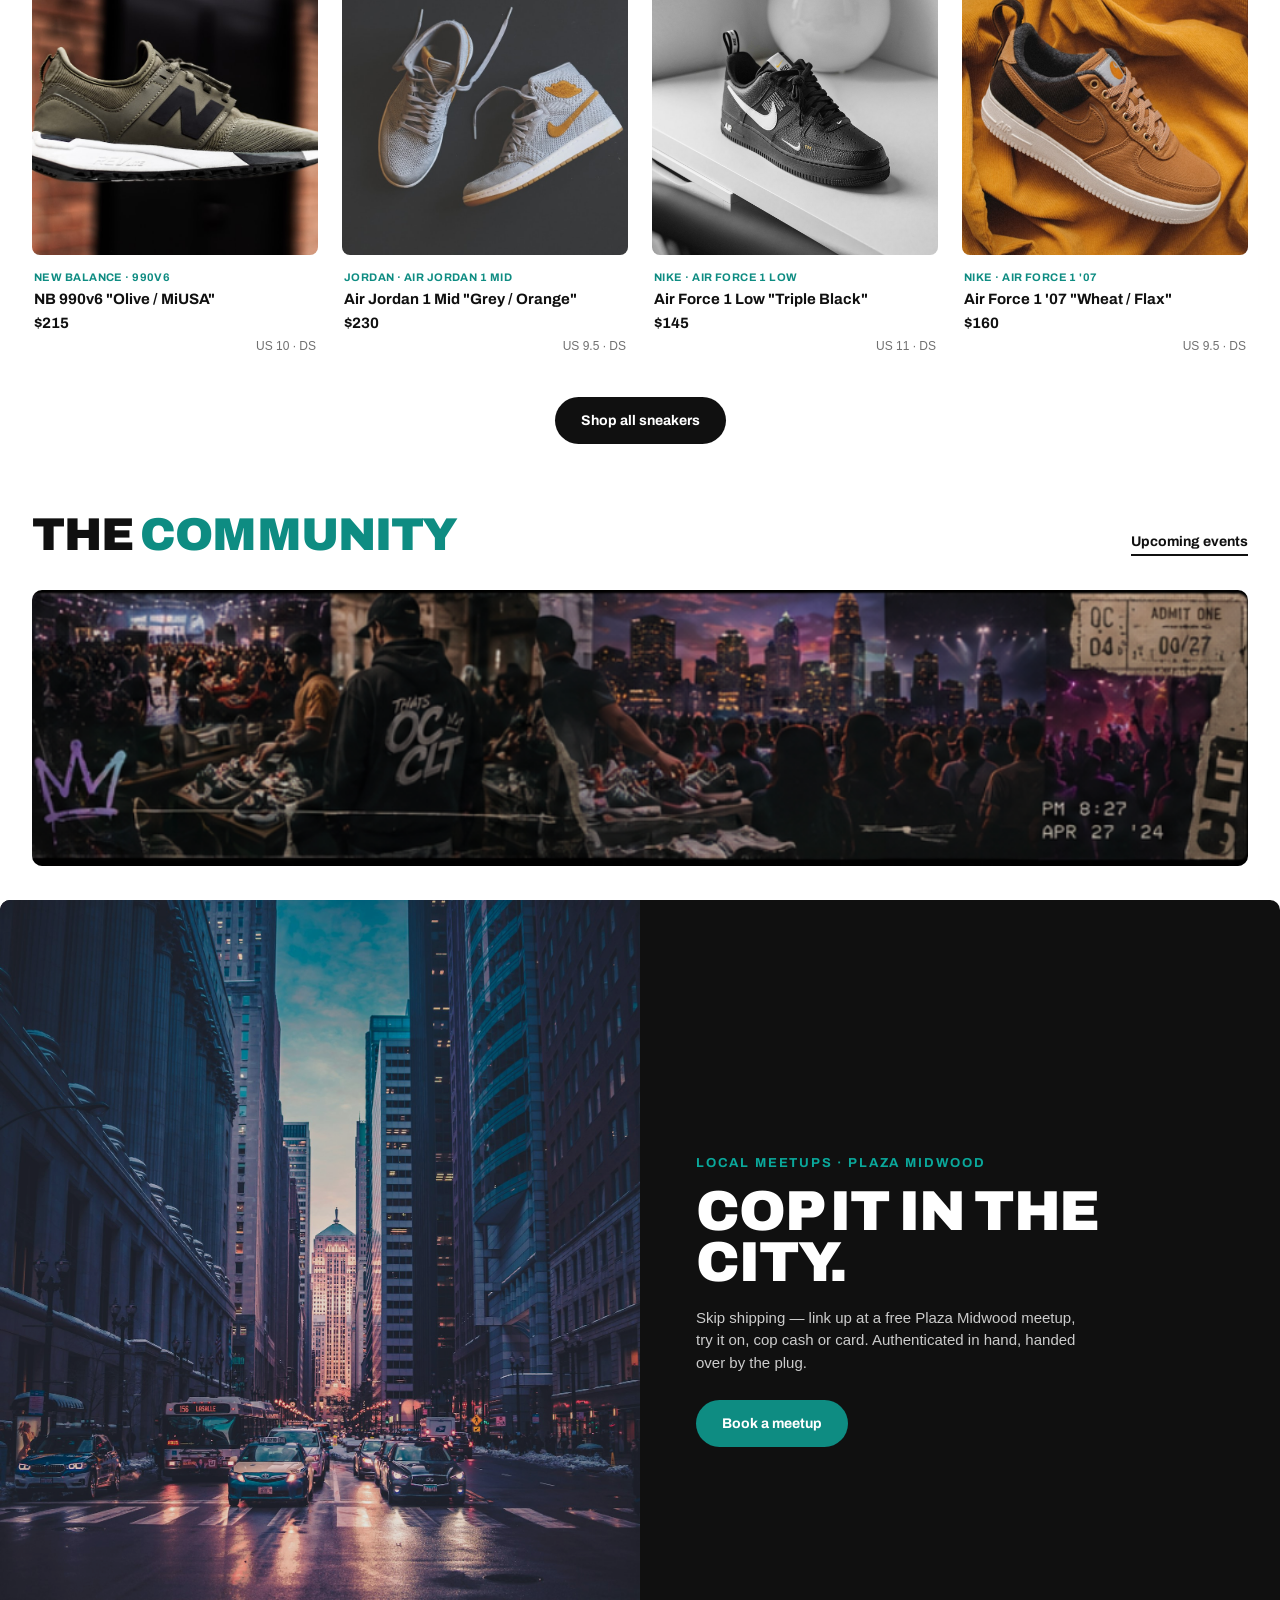
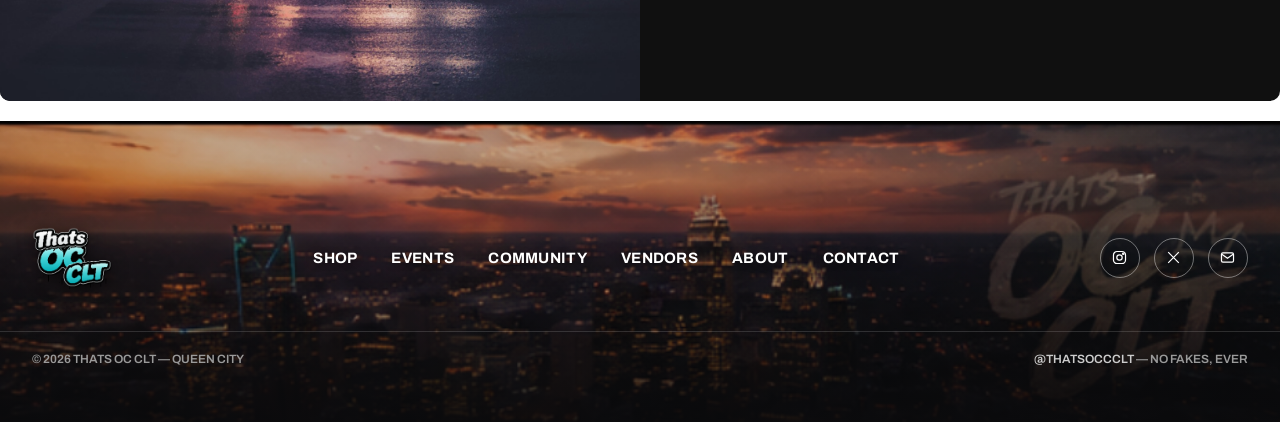
==== commit 850da54e: "Reppin' the QC banner (rep.png) + raise nav skyline crop so tower tip isn't cut" ====
--- a/index.html
+++ b/index.html
@@ -53,10 +53,7 @@
 
 <div class="wrap">
   <!-- THE CITY: neighborhoods -->
-  <div class="sec-hd" style="padding-top:58px;margin-bottom:0">
-    <h2>Reppin' the <em>QC</em></h2>
-    <a href="#city">The whole city</a>
-  </div>
+  <a href="#city" class="band" style="margin:48px 0 18px" aria-label="Reppin' the QC — the whole city"><img src="assets/rep.png" alt="Reppin' the QC — Charlotte made, city proud"></a>
   <div class="nbs">
     <a href="collection.html" class="nb"><img src="assets/nb2-uptown.png" alt="Uptown — the heart of it all"></a>
     <a href="collection.html" class="nb"><img src="assets/nb2-noda.png" alt="NoDa — art. culture. different."></a>
--- a/assets/site.css
+++ b/assets/site.css
@@ -333,11 +333,11 @@
 /* ============================================================
    MEGA NAV — flowing top ticker + numbered nav over skyline
    ============================================================ */
-.topbar{background:#0a0a0b;border-bottom:1px solid rgba(255,255,255,.08);display:grid;grid-template-columns:1fr auto 1fr;align-items:center;gap:24px;height:38px;padding:0 24px;font-family:var(--display);font-weight:600;font-size:11px;letter-spacing:.04em;text-transform:uppercase;color:#8a8a8a}
+.topbar{background:#0a0a0b;border-bottom:1px solid rgba(255,255,255,.08);display:grid;grid-template-columns:auto minmax(0,1fr) auto;align-items:center;gap:22px;height:34px;padding:0 22px;font-family:var(--display);font-weight:600;font-size:10px;letter-spacing:.04em;text-transform:uppercase;color:#8a8a8a}
 .topbar .tb-l{display:flex;align-items:center;gap:9px;white-space:nowrap}
 .topbar .tb-l svg{width:14px;height:14px;stroke:var(--teal-2);fill:none;stroke-width:1.6}
 .topbar .tb-l b{color:var(--teal-2);font-weight:700}.topbar .tb-l .dim{color:#5e5e5e}
-.topbar .tb-c{overflow:hidden;white-space:nowrap;-webkit-mask-image:linear-gradient(90deg,transparent,#000 8%,#000 92%,transparent)}
+.topbar .tb-c{min-width:0;overflow:hidden;white-space:nowrap;-webkit-mask-image:linear-gradient(90deg,transparent,#000 6%,#000 94%,transparent)}
 .tb-marq{display:inline-block;animation:scroll 34s linear infinite;color:#bcbcbc}
 .tb-marq b{color:var(--teal-2);font-weight:700}.tb-marq .z{color:var(--teal-2);margin:0 10px}
 .topbar .tb-r{display:flex;align-items:center;gap:16px;justify-content:flex-end;white-space:nowrap}
@@ -346,23 +346,26 @@
 @media(max-width:1000px){.topbar{grid-template-columns:1fr}.topbar .tb-l,.topbar .tb-r{display:none}}
 
 header.mega{position:sticky;top:0;z-index:50;background:#0e0d0c;border-bottom:1px solid rgba(255,255,255,.1);overflow:hidden}
-header.mega .mega-bg{position:absolute;inset:0;width:100%;height:100%;object-fit:cover;object-position:center 32%;opacity:.32;filter:brightness(.7) saturate(1.1);z-index:0}
+header.mega .mega-bg{position:absolute;inset:0;width:100%;height:100%;object-fit:cover;object-position:center 14%;opacity:.32;filter:brightness(.7) saturate(1.1);z-index:0}
 header.mega::after{content:"";position:absolute;inset:0;background:linear-gradient(180deg,rgba(14,13,12,.55),rgba(14,13,12,.82));z-index:1}
-.mega-row{position:relative;z-index:2;max-width:1640px;margin:0 auto;display:flex;align-items:center;gap:26px;padding:12px 26px}
-.mega-logo{flex:0 0 auto}.mega-logo img{height:72px;width:auto;object-fit:contain;filter:drop-shadow(0 3px 12px rgba(0,0,0,.7))}
+.mega-row{position:relative;z-index:2;max-width:1640px;margin:0 auto;display:flex;align-items:center;gap:20px;padding:7px 26px}
+.mega-logo{flex:0 0 auto}.mega-logo img{height:52px;width:auto;object-fit:contain;filter:drop-shadow(0 3px 12px rgba(0,0,0,.7))}
 .meganav{display:flex;flex:1;justify-content:center}
-.mi{position:relative;display:flex;flex-direction:column;align-items:center;gap:6px;padding:4px 24px;color:#d2d2d2;transition:color .15s}
+.mi{position:relative;display:flex;flex-direction:column;align-items:center;gap:4px;padding:2px 16px;color:#d2d2d2;transition:color .15s}
 .mi+.mi{border-left:1px solid rgba(255,255,255,.08)}
 .mi:hover{color:#fff}
-.mi .num{font-family:var(--mono);font-size:9px;color:#6a6a6a;letter-spacing:.12em}
-.mi .ico{width:26px;height:26px;stroke:currentColor;fill:none;stroke-width:1.5;stroke-linecap:round;stroke-linejoin:round}
-.mi .ml{font-family:var(--display);font-weight:800;font-size:15px;letter-spacing:.02em;text-transform:uppercase}
-.mi .ms{font-family:var(--display);font-weight:500;font-size:9px;letter-spacing:.08em;text-transform:uppercase;color:#7c7c7c}
+.mi .num{font-family:var(--mono);font-size:8px;color:#6a6a6a;letter-spacing:.12em}
+.mi .ico{width:21px;height:21px;stroke:currentColor;fill:none;stroke-width:1.5;stroke-linecap:round;stroke-linejoin:round}
+.mi .ml{font-family:var(--display);font-weight:800;font-size:13px;letter-spacing:.02em;text-transform:uppercase}
+.mi .ms{font-family:var(--display);font-weight:500;font-size:8px;letter-spacing:.07em;text-transform:uppercase;color:#7c7c7c}
 .mi:hover .ms{color:var(--teal-2)}
-.utils{flex:0 0 auto;display:flex;align-items:center;gap:18px}
-.utils a,.utils button{color:#fff;background:none;border:none;cursor:pointer;display:flex;align-items:center;gap:8px;font-family:var(--display);font-weight:700;font-size:14px;text-transform:uppercase}
-.utils svg{width:22px;height:22px;stroke:#fff;fill:none;stroke-width:1.6;stroke-linecap:round;stroke-linejoin:round}
+.utils{flex:0 0 auto;display:flex;align-items:center;gap:15px}
+.utils a,.utils button{color:#fff;background:none;border:none;cursor:pointer;display:flex;align-items:center;gap:7px;font-family:var(--display);font-weight:700;font-size:13px;text-transform:uppercase}
+.utils svg{width:19px;height:19px;stroke:#fff;fill:none;stroke-width:1.6;stroke-linecap:round;stroke-linejoin:round}
 .utils a:hover svg,.utils button:hover svg{stroke:var(--teal-2)}
 .utils .bag b{color:var(--teal-2)}
 .utils .vsep{width:1px;height:26px;background:rgba(255,255,255,.18)}
 @media(max-width:1100px){.meganav{display:none}.mega-row{justify-content:space-between}.mega-logo img{height:56px}}
+
+/* marquee keyframe (referenced by .tb-marq, .ticker .track, .brands .track) */
+@keyframes scroll{from{transform:translateX(0)}to{transform:translateX(-50%)}}
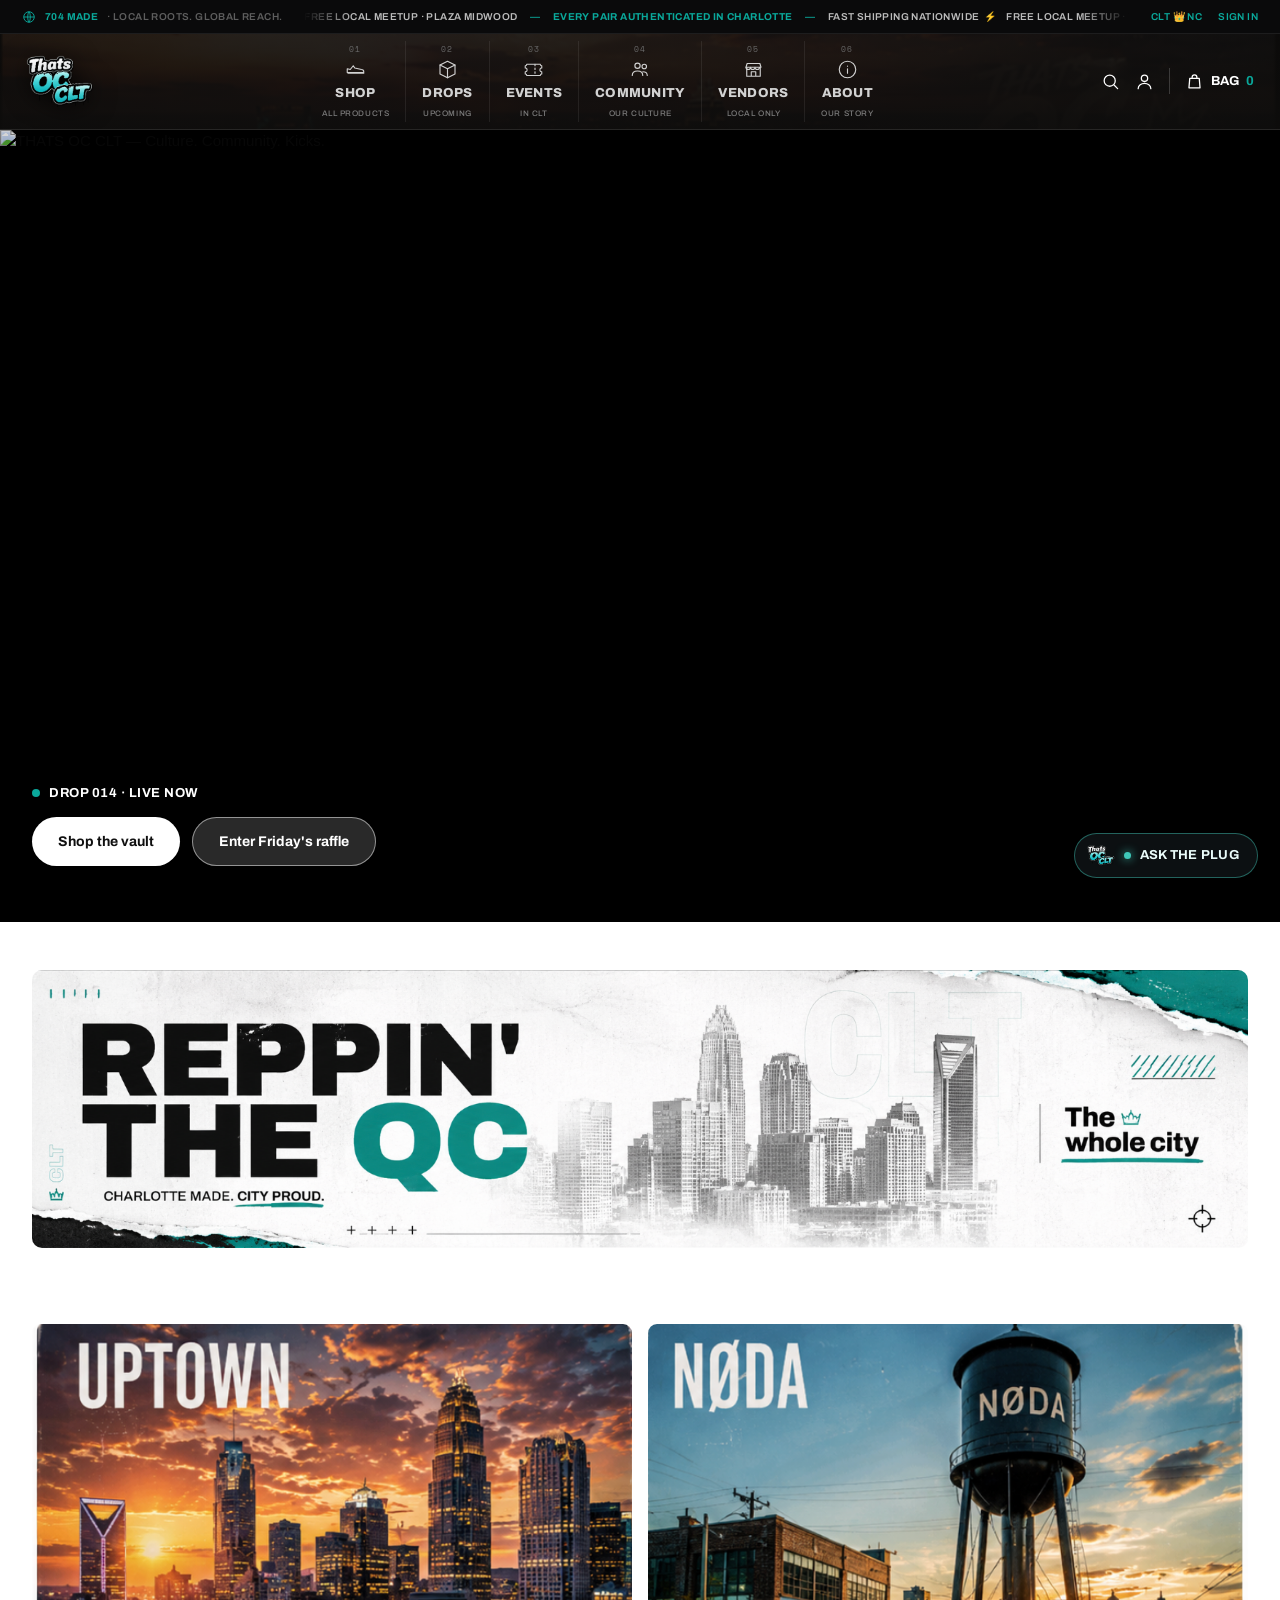
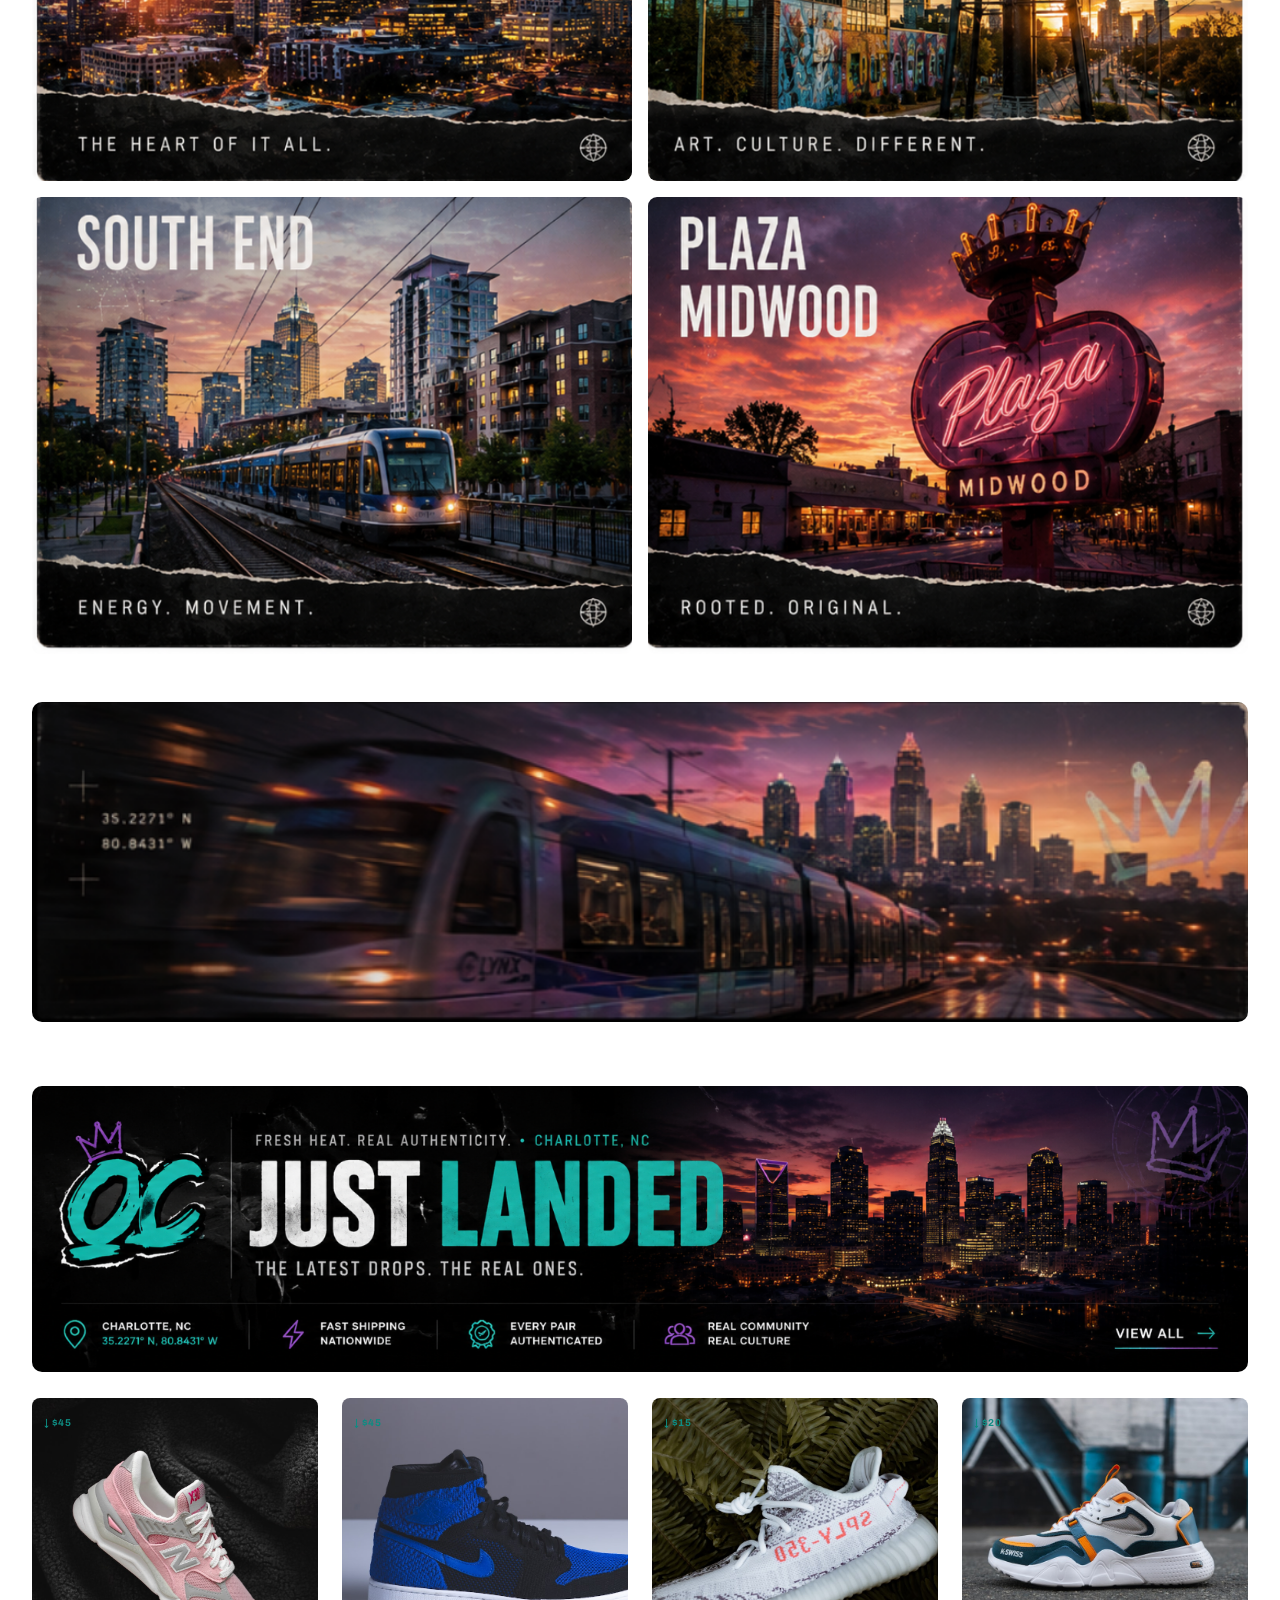
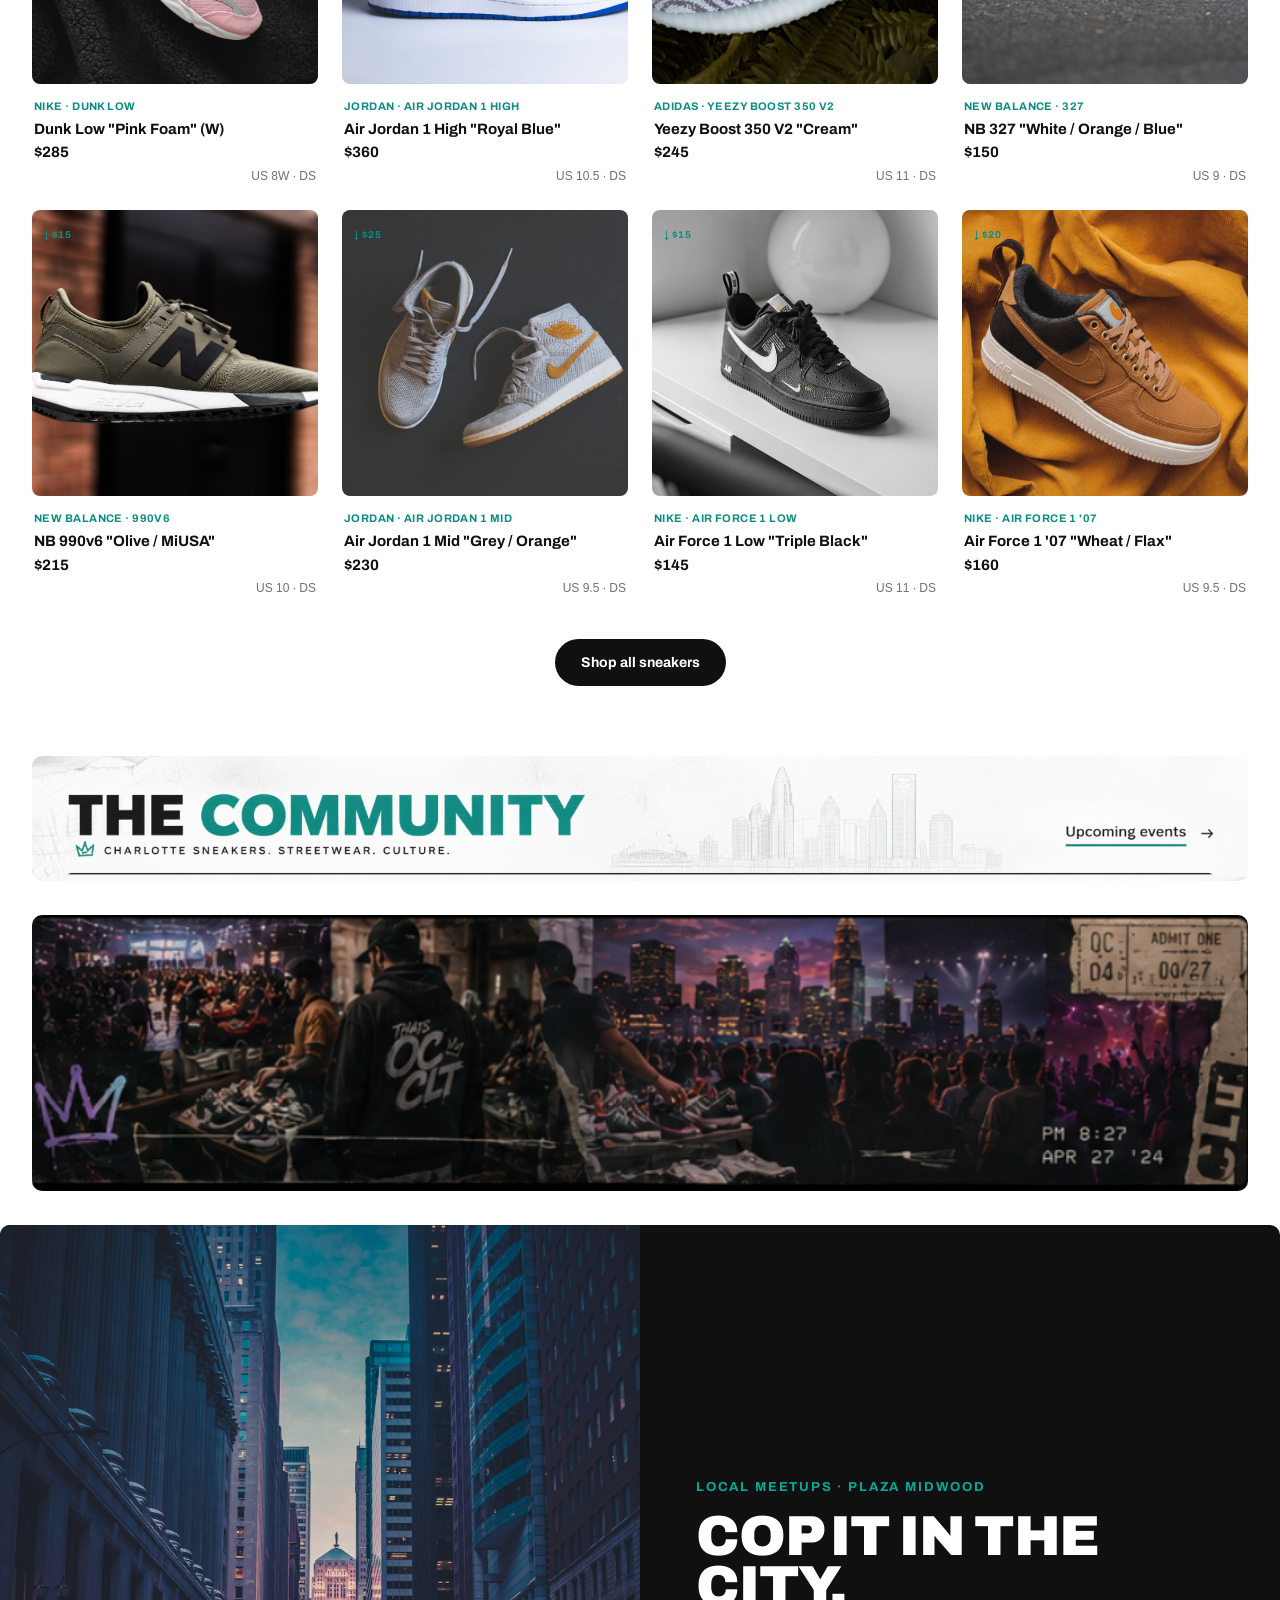
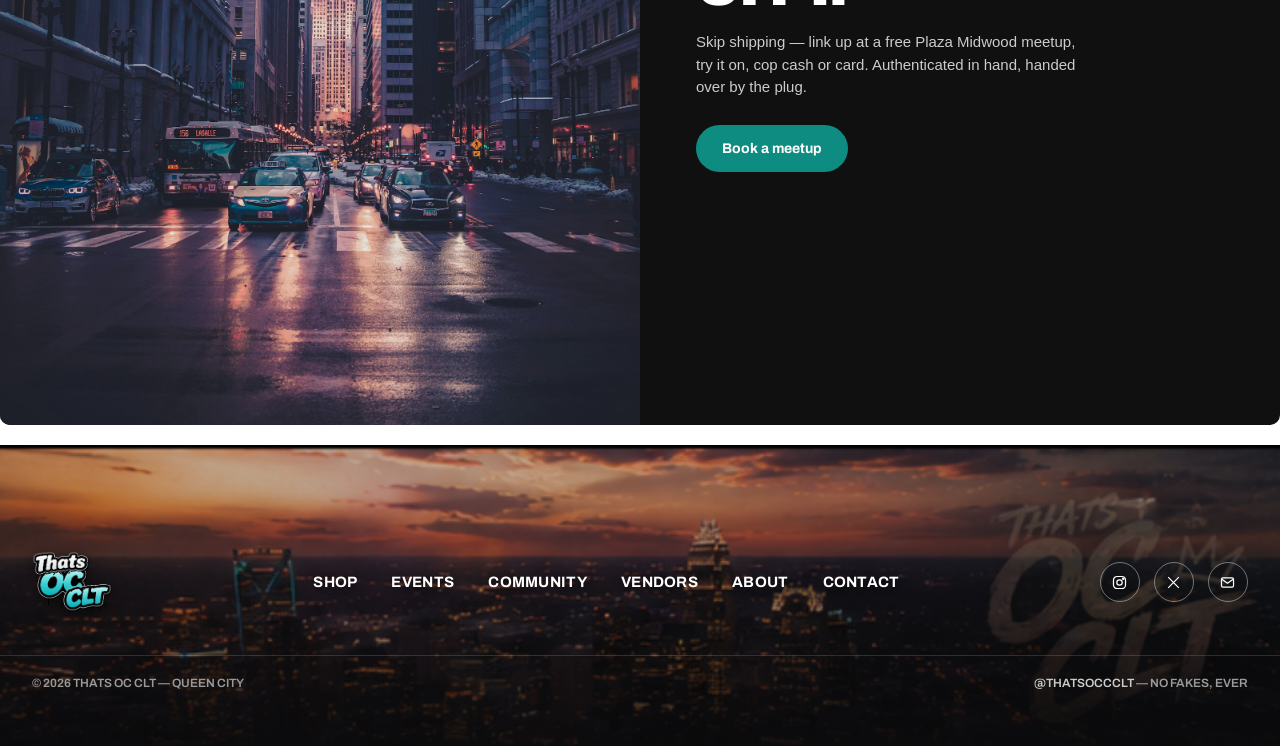
==== commit 977109d7: "Swap Just Landed + The Community text headings for land.png / com.png banners" ====
--- a/index.html
+++ b/index.html
@@ -66,16 +66,13 @@
 
   <!-- IN STOCK -->
   <section class="sec" style="padding-top:30px">
-    <div class="sec-hd"><h2>Just <em>landed</em></h2><a href="collection.html">View all</a></div>
+    <a href="collection.html" class="band" style="margin:0 0 26px" aria-label="Just Landed — view all"><img src="assets/land.png" alt="Just Landed — the latest drops, the real ones"></a>
     <div id="homeGrid"></div>
     <div class="shopall"><a href="collection.html" class="pill">Shop all sneakers</a></div>
   </section>
 
   <!-- EVENTS / COMMUNITY -->
-  <div class="sec-hd" id="community" style="margin-bottom:0">
-    <h2>The <em>community</em></h2>
-    <a href="#community">Upcoming events</a>
-  </div>
+  <a href="#community" id="community" class="band" style="margin:0 0 18px" aria-label="The Community — upcoming events"><img src="assets/com.png" alt="The Community — Charlotte sneakers, streetwear, culture"></a>
   <a href="#community" class="band" aria-label="Events"><img src="assets/events-strip.png" alt="Thats OC CLT events — meetups & culture"></a>
 </div>
 
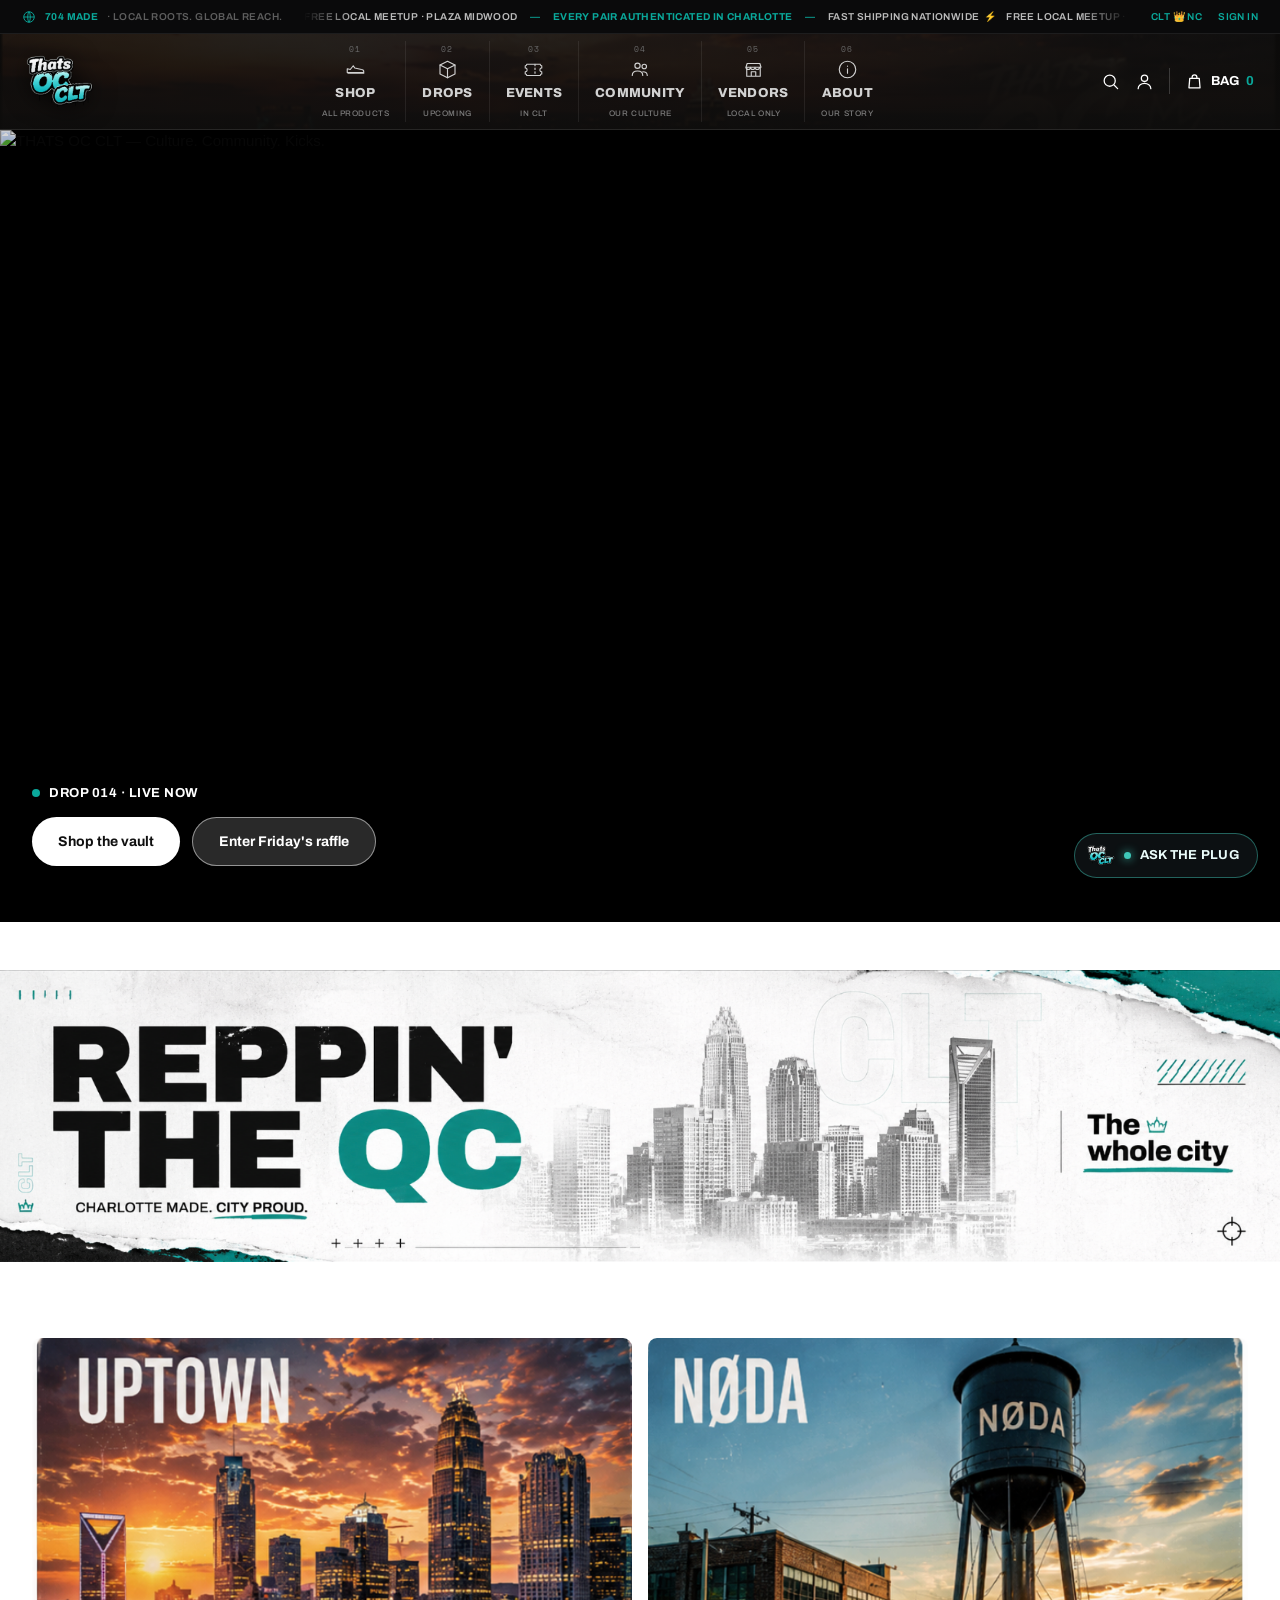
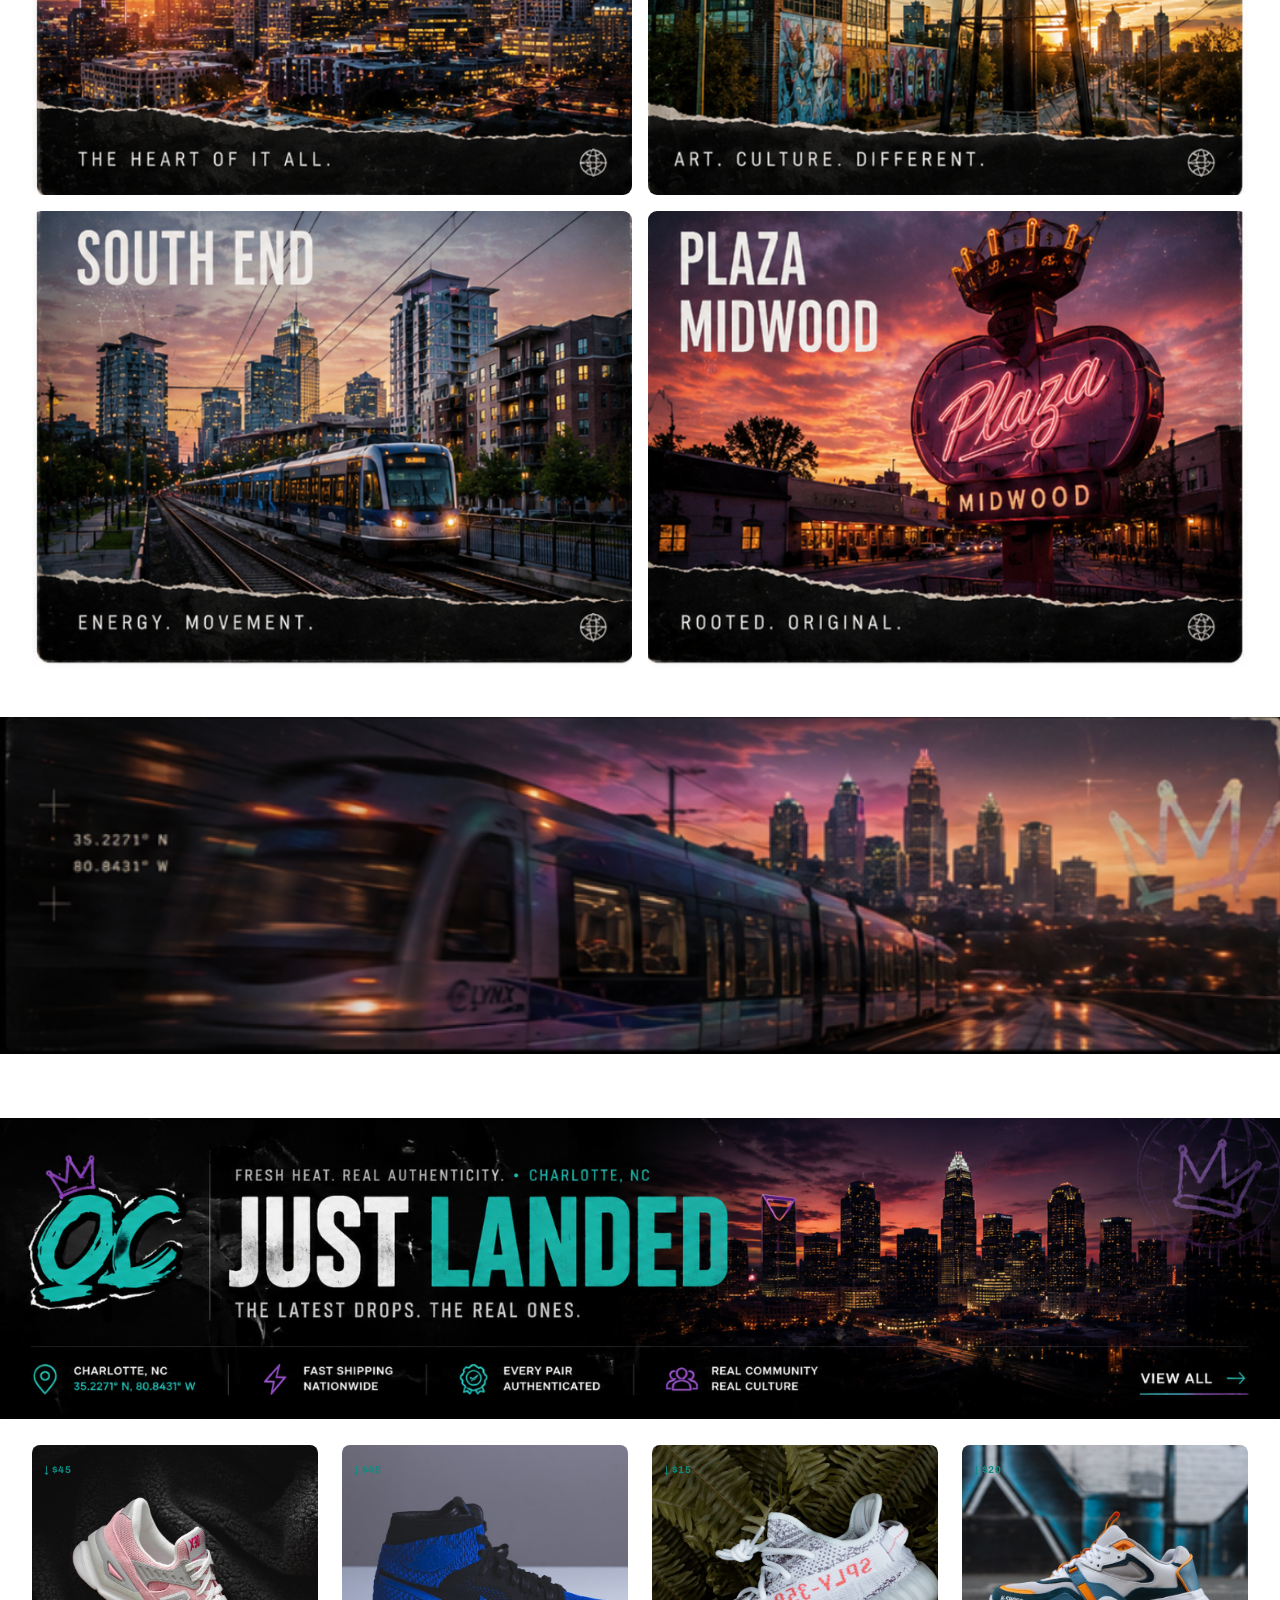
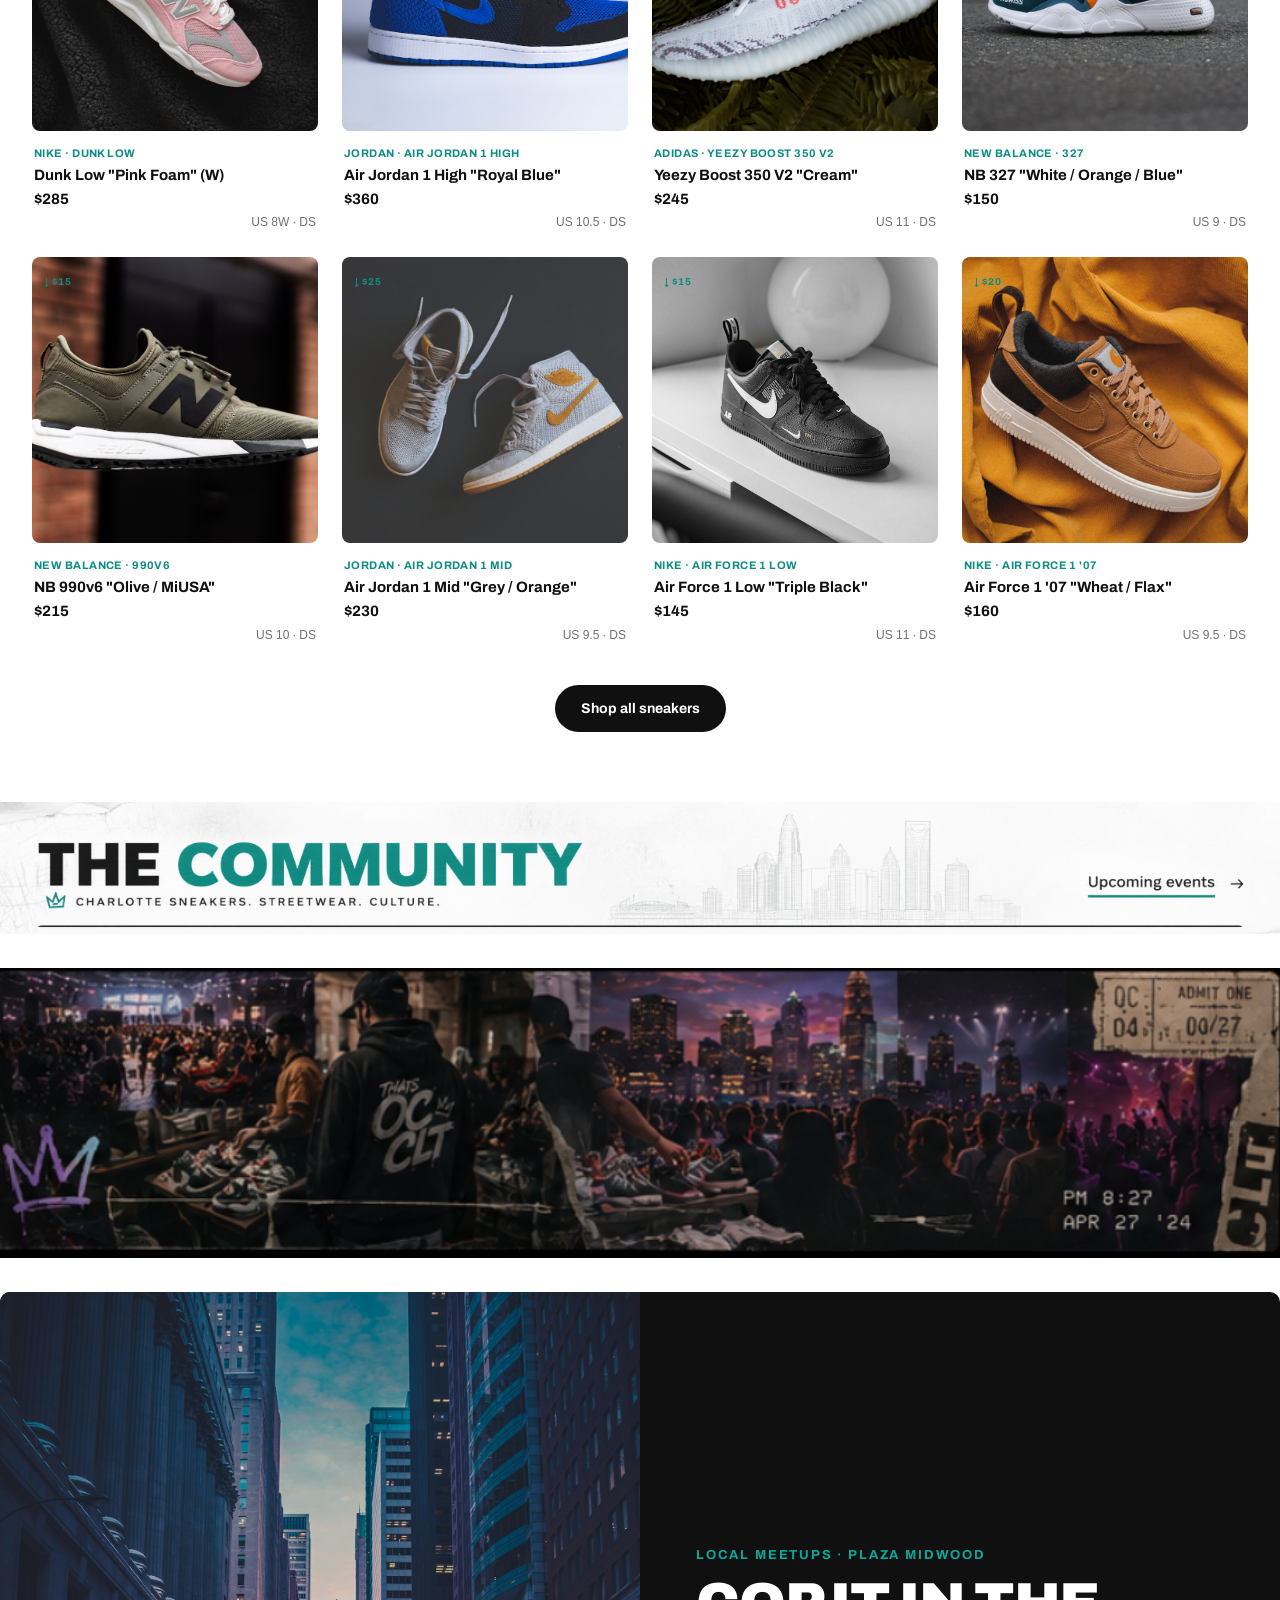
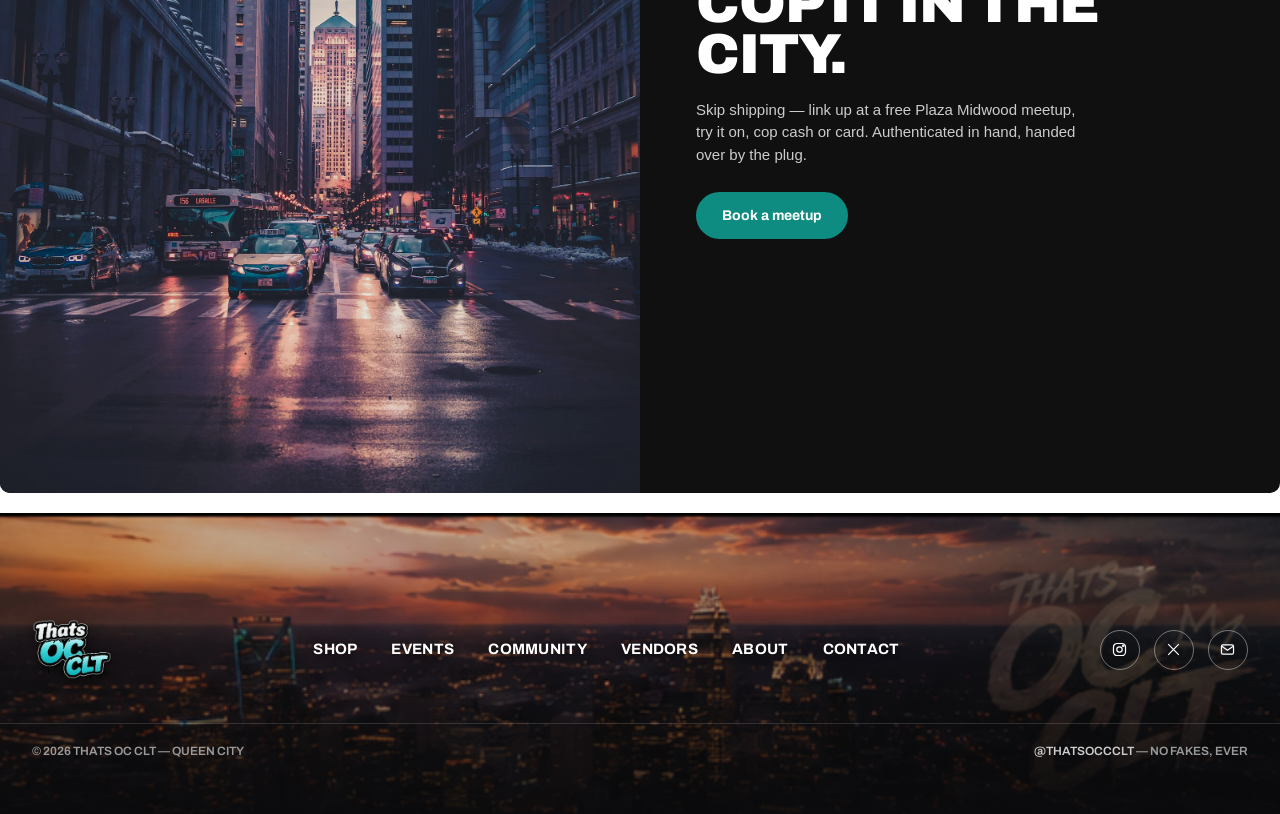
==== commit fd319e9d: "Full-bleed banners edge-to-edge (100vw, no side whitespace)" ====
--- a/index.html
+++ b/index.html
@@ -53,7 +53,7 @@
 
 <div class="wrap">
   <!-- THE CITY: neighborhoods -->
-  <a href="#city" class="band" style="margin:48px 0 18px" aria-label="Reppin' the QC — the whole city"><img src="assets/rep.png" alt="Reppin' the QC — Charlotte made, city proud"></a>
+  <a href="#city" class="band" style="margin-top:48px;margin-bottom:18px" aria-label="Reppin' the QC — the whole city"><img src="assets/rep.png" alt="Reppin' the QC — Charlotte made, city proud"></a>
   <div class="nbs">
     <a href="collection.html" class="nb"><img src="assets/nb2-uptown.png" alt="Uptown — the heart of it all"></a>
     <a href="collection.html" class="nb"><img src="assets/nb2-noda.png" alt="NoDa — art. culture. different."></a>
@@ -66,13 +66,13 @@
 
   <!-- IN STOCK -->
   <section class="sec" style="padding-top:30px">
-    <a href="collection.html" class="band" style="margin:0 0 26px" aria-label="Just Landed — view all"><img src="assets/land.png" alt="Just Landed — the latest drops, the real ones"></a>
+    <a href="collection.html" class="band" style="margin-top:0;margin-bottom:26px" aria-label="Just Landed — view all"><img src="assets/land.png" alt="Just Landed — the latest drops, the real ones"></a>
     <div id="homeGrid"></div>
     <div class="shopall"><a href="collection.html" class="pill">Shop all sneakers</a></div>
   </section>
 
   <!-- EVENTS / COMMUNITY -->
-  <a href="#community" id="community" class="band" style="margin:0 0 18px" aria-label="The Community — upcoming events"><img src="assets/com.png" alt="The Community — Charlotte sneakers, streetwear, culture"></a>
+  <a href="#community" id="community" class="band" style="margin-top:0;margin-bottom:18px" aria-label="The Community — upcoming events"><img src="assets/com.png" alt="The Community — Charlotte sneakers, streetwear, culture"></a>
   <a href="#community" class="band" aria-label="Events"><img src="assets/events-strip.png" alt="Thats OC CLT events — meetups & culture"></a>
 </div>
 
--- a/assets/site.css
+++ b/assets/site.css
@@ -301,7 +301,7 @@
 .nb{position:relative;aspect-ratio:735/560;border-radius:9px;overflow:hidden;display:block;background:#111}
 .nb img{transition:transform .6s}.nb:hover img{transform:scale(1.06)}
 /* full-bleed bands (lynx / events) */
-.band{display:block;width:100%;margin:34px 0;border-radius:10px;overflow:hidden;line-height:0;position:relative}
+.band{display:block;width:100vw;margin-left:calc(50% - 50vw);margin-right:calc(50% - 50vw);margin-top:34px;margin-bottom:34px;overflow:hidden;line-height:0;position:relative}
 .band img{width:100%;height:auto;display:block;object-fit:cover}
 .band:hover img{filter:brightness(1.05)}
 /* branded image footer with clickable hotspots */
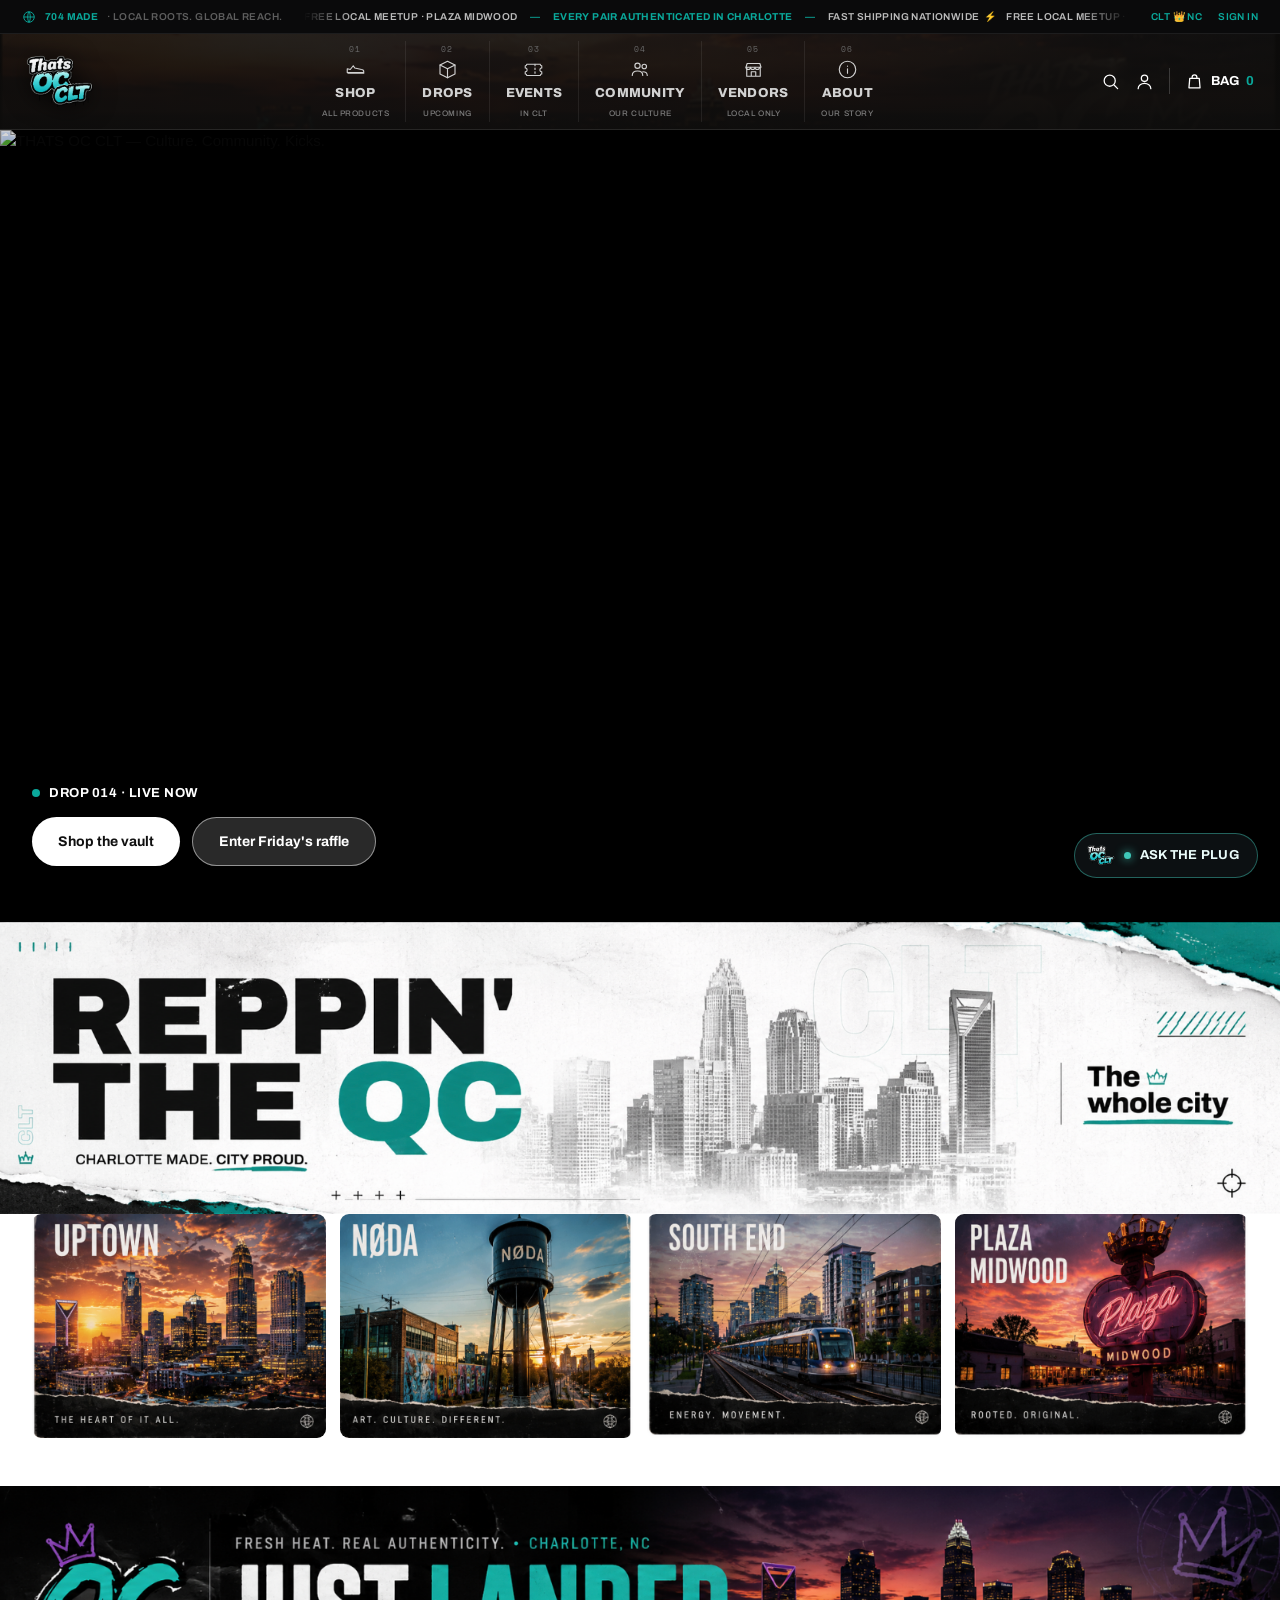
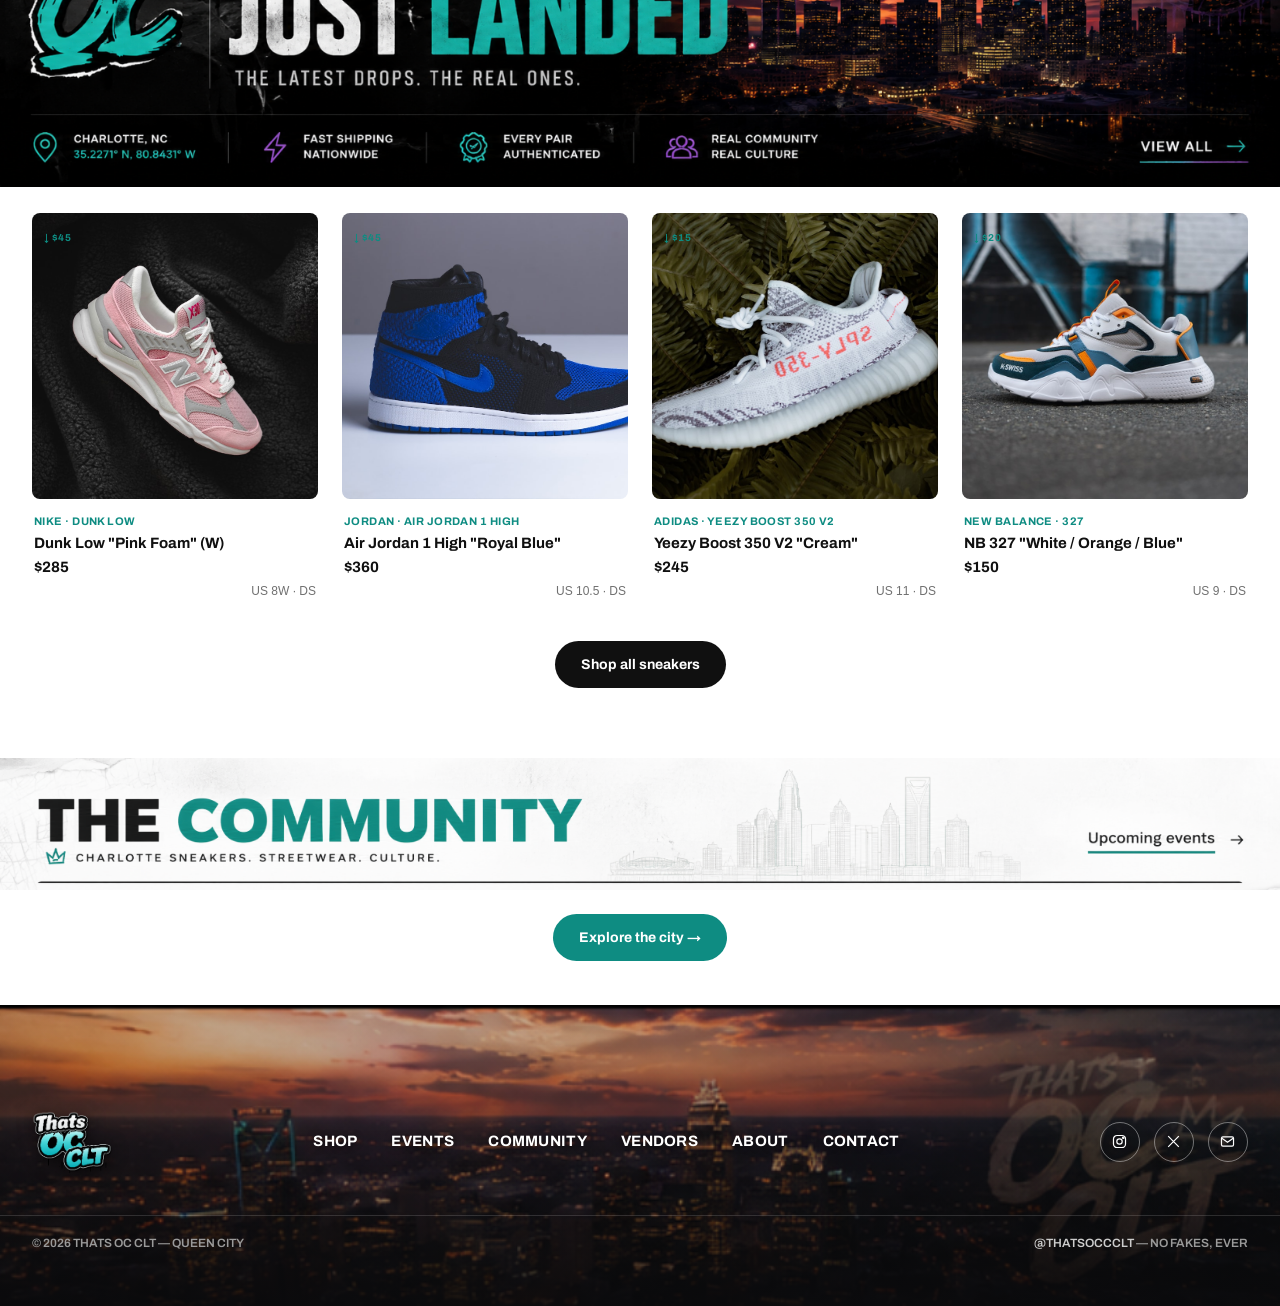
==== commit f0bcb91c: "Home: 4-up neighborhood cards flush under REPPIN banner, gap before Just Landed" ====
--- a/index.html
+++ b/index.html
@@ -24,8 +24,8 @@
     <nav class="meganav">
       <a href="collection.html" class="mi"><span class="num">01</span><svg class="ico" viewBox="0 0 28 28"><path d="M3 18v-5l4 1 4-5 2 3 9 2a3 3 0 013 3v1H4a1 1 0 01-1-1z"/><path d="M4 19h21"/></svg><span class="ml">Shop</span><span class="ms">All Products</span></a>
       <a href="drops.html" class="mi"><span class="num">02</span><svg class="ico" viewBox="0 0 28 28"><path d="M14 3l10 5v12l-10 5L4 20V8z"/><path d="M4 8l10 5 10-5M14 13v12"/></svg><span class="ml">Drops</span><span class="ms">Upcoming</span></a>
-      <a href="#community" class="mi"><span class="num">03</span><svg class="ico" viewBox="0 0 28 28"><path d="M3 9a2 2 0 002-2h18a2 2 0 002 2v3a2 2 0 000 5v3a2 2 0 00-2 2H5a2 2 0 00-2-2v-3a2 2 0 000-5z"/><path d="M16 7v15" stroke-dasharray="2 3"/></svg><span class="ml">Events</span><span class="ms">In CLT</span></a>
-      <a href="#city" class="mi"><span class="num">04</span><svg class="ico" viewBox="0 0 28 28"><circle cx="10" cy="9" r="3.5"/><circle cx="19" cy="10" r="3"/><path d="M3 22c0-4 3-6 7-6s7 2 7 6M17 17c3 0 6 1.5 6 5"/></svg><span class="ml">Community</span><span class="ms">Our Culture</span></a>
+      <a href="city.html#events" class="mi"><span class="num">03</span><svg class="ico" viewBox="0 0 28 28"><path d="M3 9a2 2 0 002-2h18a2 2 0 002 2v3a2 2 0 000 5v3a2 2 0 00-2 2H5a2 2 0 00-2-2v-3a2 2 0 000-5z"/><path d="M16 7v15" stroke-dasharray="2 3"/></svg><span class="ml">Events</span><span class="ms">In CLT</span></a>
+      <a href="city.html" class="mi"><span class="num">04</span><svg class="ico" viewBox="0 0 28 28"><circle cx="10" cy="9" r="3.5"/><circle cx="19" cy="10" r="3"/><path d="M3 22c0-4 3-6 7-6s7 2 7 6M17 17c3 0 6 1.5 6 5"/></svg><span class="ml">Community</span><span class="ms">Our Culture</span></a>
       <a href="#" class="mi"><span class="num">05</span><svg class="ico" viewBox="0 0 28 28"><path d="M4 11l1.5-5h17L24 11M5 11h18v12H5zM11 23v-6h6v6"/><path d="M4 11a3 3 0 006 0 3 3 0 006 0 3 3 0 006 0"/></svg><span class="ml">Vendors</span><span class="ms">Local Only</span></a>
       <a href="#" class="mi"><span class="num">06</span><svg class="ico" viewBox="0 0 28 28"><circle cx="14" cy="14" r="11"/><path d="M14 13v6M14 9.4v.2"/></svg><span class="ml">About</span><span class="ms">Our Story</span></a>
     </nav>
@@ -52,40 +52,26 @@
 </section>
 
 <div class="wrap">
-  <!-- THE CITY: neighborhoods -->
-  <a href="#city" class="band" style="margin-top:48px;margin-bottom:18px" aria-label="Reppin' the QC — the whole city"><img src="assets/rep.png" alt="Reppin' the QC — Charlotte made, city proud"></a>
-  <div class="nbs">
-    <a href="collection.html" class="nb"><img src="assets/nb2-uptown.png" alt="Uptown — the heart of it all"></a>
-    <a href="collection.html" class="nb"><img src="assets/nb2-noda.png" alt="NoDa — art. culture. different."></a>
-    <a href="collection.html" class="nb"><img src="assets/nb2-southend.png" alt="South End — energy. movement."></a>
-    <a href="collection.html" class="nb"><img src="assets/nb2-plaza.png" alt="Plaza Midwood — rooted. original."></a>
+  <!-- NEIGHBORHOODS teaser → The City -->
+  <a href="city.html" class="band" style="margin-top:0;margin-bottom:0" aria-label="Reppin' the QC — the whole city"><img src="assets/rep.png" alt="Reppin' the QC — Charlotte made, city proud"></a>
+  <div class="nbs home4">
+    <a href="city.html" class="nb"><img src="assets/nb2-uptown.png" alt="Uptown — the heart of it all"></a>
+    <a href="city.html" class="nb"><img src="assets/nb2-noda.png" alt="NoDa — art. culture. different."></a>
+    <a href="city.html" class="nb"><img src="assets/nb2-southend.png" alt="South End — energy. movement."></a>
+    <a href="city.html" class="nb"><img src="assets/nb2-plaza.png" alt="Plaza Midwood — rooted. original."></a>
   </div>
 
-  <!-- LYNX band -->
-  <a href="#city" class="band" aria-label="Charlotte"><img src="assets/banner-lynx.png" alt="35.2271° N, 80.8431° W — Charlotte, NC"></a>
-
-  <!-- IN STOCK -->
-  <section class="sec" style="padding-top:30px">
+  <!-- JUST LANDED teaser (4-up) → Shop -->
+  <section class="sec" style="padding-top:0">
     <a href="collection.html" class="band" style="margin-top:0;margin-bottom:26px" aria-label="Just Landed — view all"><img src="assets/land.png" alt="Just Landed — the latest drops, the real ones"></a>
-    <div id="homeGrid"></div>
+    <div id="homeGrid" data-limit="4"></div>
     <div class="shopall"><a href="collection.html" class="pill">Shop all sneakers</a></div>
   </section>
-
-  <!-- EVENTS / COMMUNITY -->
-  <a href="#community" id="community" class="band" style="margin-top:0;margin-bottom:18px" aria-label="The Community — upcoming events"><img src="assets/com.png" alt="The Community — Charlotte sneakers, streetwear, culture"></a>
-  <a href="#community" class="band" aria-label="Events"><img src="assets/events-strip.png" alt="Thats OC CLT events — meetups & culture"></a>
 </div>
 
-<!-- THE CITY: meetups -->
-<section class="city" id="city" style="margin-top:34px">
-  <div class="ph"><img src="assets/hoop.jpg" alt="Charlotte hoops"></div>
-  <div class="tx">
-    <span class="small">Local meetups · Plaza Midwood</span>
-    <h2>Cop it in the city.</h2>
-    <p>Skip shipping — link up at a free Plaza Midwood meetup, try it on, cop cash or card. Authenticated in hand, handed over by the plug.</p>
-    <div><a href="collection.html" class="pill teal">Book a meetup</a></div>
-  </div>
-</section>
+<!-- COMMUNITY teaser → The City -->
+<a href="city.html" class="band" style="margin-top:0;margin-bottom:0" aria-label="The Community — explore the city"><img src="assets/com.png" alt="The Community — Charlotte sneakers, streetwear, culture"></a>
+<div class="wrap"><div class="shopall" style="margin:24px 0 44px"><a href="city.html" class="pill teal">Explore the city →</a></div></div>
 
 <!-- FOOTER — real logo + links + social over the skyline -->
 <footer class="sky-footer">
@@ -94,8 +80,8 @@
     <a href="index.html" class="sf-logo"><img src="assets/oc-logo.png" alt="THATS OC CLT"></a>
     <nav class="sf-links">
       <a href="collection.html">Shop</a>
-      <a href="#community">Events</a>
-      <a href="#city">Community</a>
+      <a href="city.html#events">Events</a>
+      <a href="city.html">Community</a>
       <a href="#">Vendors</a>
       <a href="#">About</a>
       <a href="#">Contact</a>
--- a/assets/site.css
+++ b/assets/site.css
@@ -369,3 +369,7 @@
 
 /* marquee keyframe (referenced by .tb-marq, .ticker .track, .brands .track) */
 @keyframes scroll{from{transform:translateX(0)}to{transform:translateX(-50%)}}
+
+/* homepage: 4 neighborhood cards side-by-side, flush under REPPIN banner, gap before Just Landed */
+.nbs.home4{grid-template-columns:repeat(4,1fr);gap:14px;padding:0 0 48px}
+@media(max-width:900px){.nbs.home4{grid-template-columns:repeat(2,1fr);gap:12px;padding-bottom:36px}}
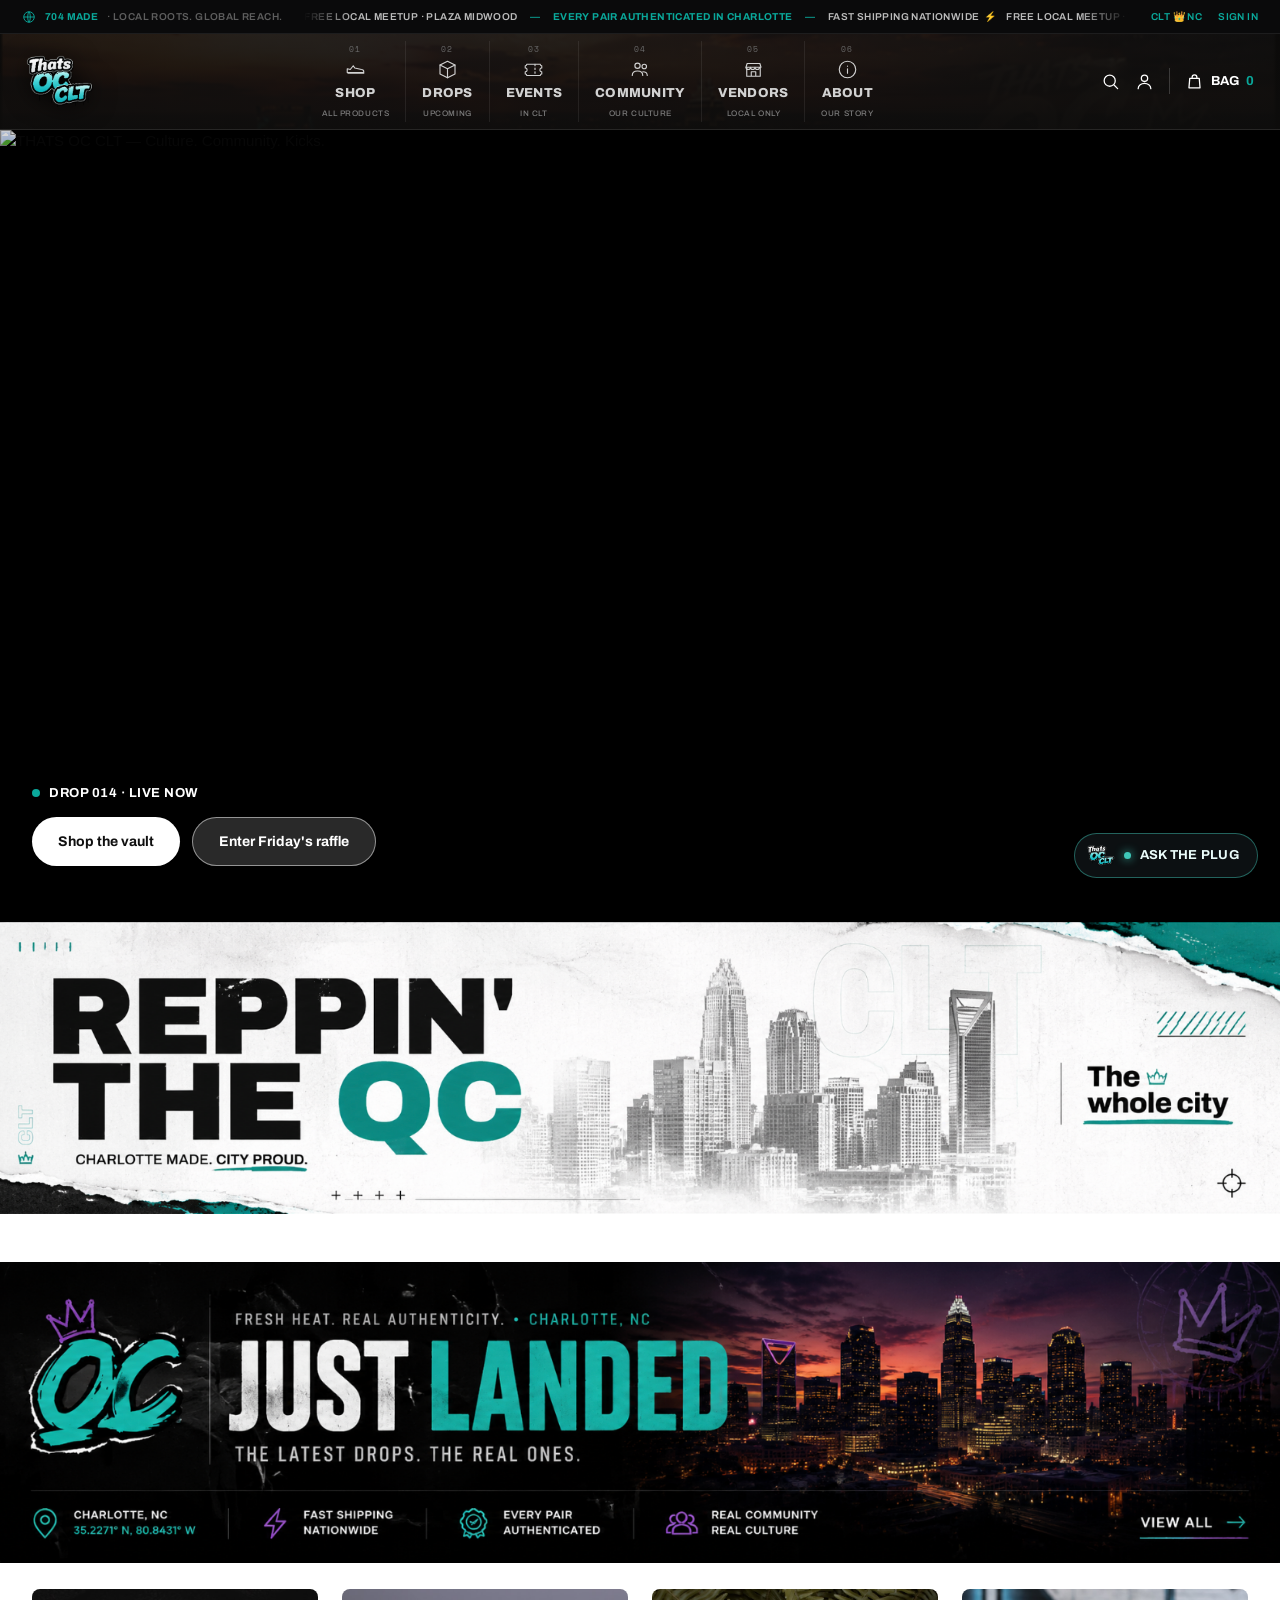
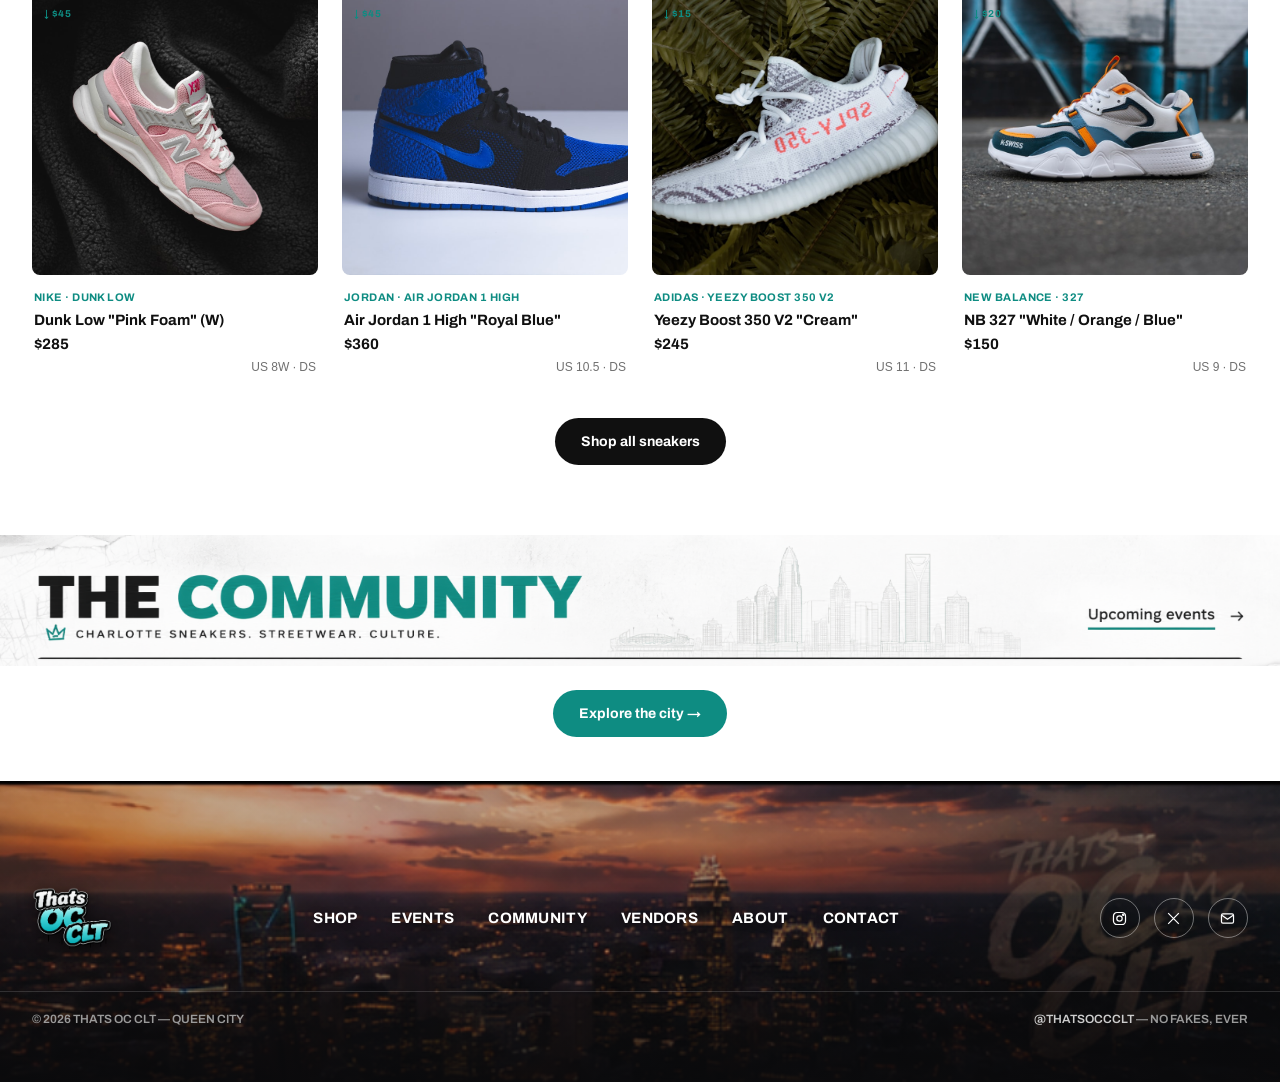
==== commit 443e5386: "Home: remove the four neighborhood cards (they live on the City page)" ====
--- a/index.html
+++ b/index.html
@@ -52,17 +52,11 @@
 </section>
 
 <div class="wrap">
-  <!-- NEIGHBORHOODS teaser → The City -->
+  <!-- REPPIN' THE QC teaser → The City -->
   <a href="city.html" class="band" style="margin-top:0;margin-bottom:0" aria-label="Reppin' the QC — the whole city"><img src="assets/rep.png" alt="Reppin' the QC — Charlotte made, city proud"></a>
-  <div class="nbs home4">
-    <a href="city.html" class="nb"><img src="assets/nb2-uptown.png" alt="Uptown — the heart of it all"></a>
-    <a href="city.html" class="nb"><img src="assets/nb2-noda.png" alt="NoDa — art. culture. different."></a>
-    <a href="city.html" class="nb"><img src="assets/nb2-southend.png" alt="South End — energy. movement."></a>
-    <a href="city.html" class="nb"><img src="assets/nb2-plaza.png" alt="Plaza Midwood — rooted. original."></a>
-  </div>
 
   <!-- JUST LANDED teaser (4-up) → Shop -->
-  <section class="sec" style="padding-top:0">
+  <section class="sec" style="padding-top:48px">
     <a href="collection.html" class="band" style="margin-top:0;margin-bottom:26px" aria-label="Just Landed — view all"><img src="assets/land.png" alt="Just Landed — the latest drops, the real ones"></a>
     <div id="homeGrid" data-limit="4"></div>
     <div class="shopall"><a href="collection.html" class="pill">Shop all sneakers</a></div>
--- a/assets/site.css
+++ b/assets/site.css
@@ -371,5 +371,6 @@
 @keyframes scroll{from{transform:translateX(0)}to{transform:translateX(-50%)}}
 
 /* homepage: 4 neighborhood cards side-by-side, flush under REPPIN banner, gap before Just Landed */
-.nbs.home4{grid-template-columns:repeat(4,1fr);gap:14px;padding:0 0 48px}
-@media(max-width:900px){.nbs.home4{grid-template-columns:repeat(2,1fr);gap:12px;padding-bottom:36px}}
+.nbs.home4{grid-template-columns:repeat(4,1fr);gap:0;padding:0 0 48px}
+.nbs.home4 .nb{border-radius:0}
+@media(max-width:900px){.nbs.home4{grid-template-columns:repeat(2,1fr);padding-bottom:36px}}
